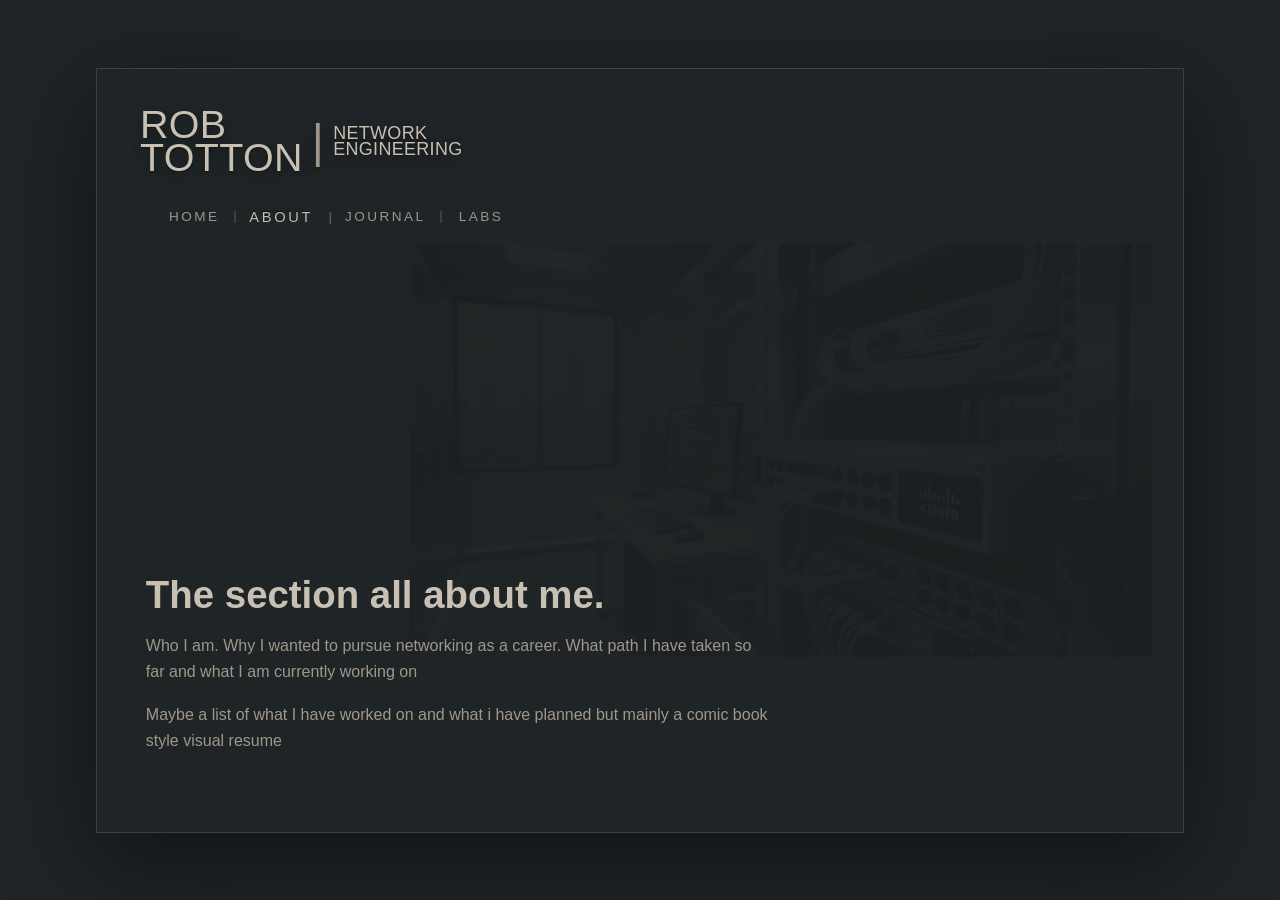
==== pages/about.html @ e5fb8323 "Added YAML front matter" ====
<!DOCTYPE html>
<html lang="en-GB">
<head>
  <meta charset="UTF-8" />
  <meta name="viewport" content="width=device-width, initial-scale=1.0" />

  <title>Rob Totton | Network Engineering Portfolio</title>

  <link rel="stylesheet" href="../styles.css" />
</head>

<body class="inner-page">
  <main class="landing-page">

    <img
      src="../Images/switches.jpg"
      alt=""
      class="background-switch"
    />

    <section class="portfolio-panel">

      <div class="hero-title" id="heroTitle">
        <div class="name-block">
          <span>ROB</span>
          <span>TOTTON</span>
        </div>

        <div class="divider">|</div>

        <div class="title-block">
          <span>NETWORK</span>
          <span>ENGINEERING</span>
        </div>
      </div>

     <nav class="portfolio-links main-nav">
      <a href="../index.html">Home</a>
      <a href="about.html" class="active">About</a>
      <a href="journal.html">Journal</a>
      <a href="../Lab-index.md">Labs</a>
     </nav>

      <div class="welcome-content" id="welcomeContent">
        <h1>The section all about me.</h1>

        <p>
          Who I am. Why I wanted to pursue networking as a career. What path I have taken so far and what I am currently working on
        </p>

        <p>
          Maybe a list of what I have worked on and what i have planned but mainly a comic book style visual resume
        </p>

      </div>

    </section>

  </main>

  <script src="script.js"></script>
</body>
</html>
---- styles.css ----
:root {
  --bg-main: #1f2426;
  --panel-bg: rgba(35, 41, 43, 0.72);
  --text-main: #c8c1b3;
  --text-muted: #9f978a;
  --shadow-main: rgba(0, 0, 0, 0.45);
  --line-soft: rgba(200, 193, 179, 0.18);
}

* {
  box-sizing: border-box;
}

body {
  margin: 0;
  font-family: Arial, Helvetica, sans-serif;
  background: var(--bg-main);
  color: var(--text-main);
  overflow: hidden;
}

.landing-page {
  min-height: 100vh;
  position: relative;
  display: flex;
  align-items: center;
  justify-content: center;
  overflow: hidden;
}

/* Background switch image */
.background-switch {
  position: absolute;
  right: 10vw;
  top: 50%;
  transform: translateY(-50%);
  width: 58vw;
  max-width: 900px;
  opacity: 0.18;
  filter: grayscale(100%) sepia(18%) blur(0.4px);
  mix-blend-mode: soft-light;
  pointer-events: none;
}

/* Main transparent container */
.portfolio-panel {
  width: 85vw;
  height: 85vh;
  position: relative;
  border: 1px solid var(--line-soft);
  background: transparent;
  box-shadow: 0 30px 90px var(--shadow-main);
  overflow: hidden;
}

/* Logo / title */
.hero-title {
  position: absolute;
  display: flex;
  align-items: center;
  gap: 2rem;
  font-family: Impact, Haettenschweiler, "Arial Narrow Bold", sans-serif;
  letter-spacing: 0.08em;
  color: var(--text-main);
  text-shadow:
    0 5px 0 rgba(0, 0, 0, 0.18),
    0 18px 40px rgba(0, 0, 0, 0.35);
  z-index: 2;
}

/* Home page: logo starts large in the centre, then animates */
.home-page .hero-title {
  left: 50%;
  top: 50%;
  transform: translate(-50%, -50%) scale(1);
  animation: moveTitle 1.2s ease-in-out forwards;
  animation-delay: 2s;
}

/* Inner pages: logo is already in final position */
.inner-page .hero-title {
  left: 4%;
  top: 5%;
  transform: translate(0, 0) scale(0.28);
  transform-origin: top left;
}

.name-block,
.title-block {
  display: flex;
  flex-direction: column;
  line-height: 0.86;
}

.name-block span {
  font-size: clamp(4rem, 11vw, 10rem);
}

.title-block span {
  font-size: clamp(2.1rem, 5vw, 5rem);
}

.divider {
  font-size: clamp(6rem, 13vw, 12rem);
  line-height: 0.8;
  color: var(--text-muted);
}

/* Logo animation for home page only */
@keyframes moveTitle {
  from {
    left: 50%;
    top: 50%;
    transform: translate(-50%, -50%) scale(1);
  }

  to {
    left: 4%;
    top: 5%;
    transform: translate(0, 0) scale(0.28);
    transform-origin: top left;
  }
}

/* Navigation */
.portfolio-links {
  display: flex;
  align-items: center;
  gap: 0;
  margin-top: 1rem;
  font-size: 0.85rem;
  letter-spacing: 0.18em;
  text-transform: uppercase;
}

.portfolio-links a {
  color: inherit;
  text-decoration: none;
  border: none;
  padding: 0;
  background: transparent;
  opacity: 0.72;

  transition:
    opacity 0.25s ease,
    transform 0.25s ease,
    text-shadow 0.25s ease;
}

.portfolio-links a:hover {
  opacity: 1;
  transform: translateY(-1px);
  text-shadow: 0 0 12px rgba(255, 255, 255, 0.25);
}

/* Highlights the current page */
.portfolio-links a.active {
  opacity: 1;
  transform: translateY(1px) scale(1.08);
  color: var(--text-main);
  text-shadow:
    0 -1px 0 rgba(0, 0, 0, 0.7),
    0 1px 10px rgba(200, 193, 179, 0.16);
}

/* Adds | separators between nav links */
.portfolio-links a:not(:last-child)::after {
  content: "|";
  display: inline-block;
  margin: 0 0.85rem;
  opacity: 0.45;
  transform: translateY(-1px) scale(1);
}

/* Prevents the separator after the active link from looking oversized */
.portfolio-links a.active::after {
  transform: translateY(-1px) scale(0.92);
}

/* Positions nav below the logo */
.main-nav {
  position: absolute;
  top: 7.8rem;
  left: 4.5rem;
  z-index: 5;

  opacity: 0;
  animation: navFadeIn 2s ease forwards;
}

/* Home page: nav waits until logo has moved */
.home-page .main-nav {
  animation-delay: 3.25s;
}

/* Inner pages: nav fades in over 2 seconds from page load */
.inner-page .main-nav {
  animation-delay: 0s;
}

@keyframes navFadeIn {
  from {
    opacity: 0;
    transform: translateY(0.4rem);
  }

  to {
    opacity: 1;
    transform: translateY(0);
  }
}

/* Welcome section */
.welcome-content {
  position: absolute;
  left: 4.5%;
  bottom: 8%;
  width: min(760px, 82%);
  opacity: 0;
  transform: translateY(24px);
  animation: fadeWelcome 1s ease forwards;
}

/* On home page, welcome text appears after logo/nav movement */
.home-page .welcome-content {
  animation-delay: 3.75s;
}

/* On inner pages, content appears shortly after page load */
.inner-page .welcome-content {
  animation-delay: 0.6s;
}

@keyframes fadeWelcome {
  to {
    opacity: 1;
    transform: translateY(0);
  }
}

.welcome-content h1 {
  font-size: clamp(1.8rem, 3vw, 3rem);
  margin: 0 0 1rem;
  color: var(--text-main);
}

.welcome-content p {
  max-width: 70ch;
  font-size: clamp(1rem, 1.2vw, 1.15rem);
  line-height: 1.65;
  color: var(--text-muted);
}

/* Mobile layout */
@media (max-width: 760px) {
  body {
    overflow: auto;
  }

  .portfolio-panel {
    position: relative;
    width: 92vw;
    min-height: 92vh;
    height: auto;
  }

  .hero-title {
    gap: 0.8rem;
  }

  .name-block span {
    font-size: clamp(3rem, 15vw, 5rem);
  }

  .title-block span {
    font-size: clamp(1.4rem, 7vw, 2.5rem);
  }

  .divider {
    font-size: clamp(4rem, 17vw, 6rem);
  }

  .home-page .hero-title {
    left: 50%;
    top: 50%;
    transform: translate(-50%, -50%) scale(1);
    animation: moveTitleMobile 1.2s ease-in-out forwards;
    animation-delay: 2s;
  }

  .inner-page .hero-title {
    left: 6%;
    top: 5%;
    transform: translate(0, 0) scale(0.42);
    transform-origin: top left;
  }

  @keyframes moveTitleMobile {
    from {
      left: 50%;
      top: 50%;
      transform: translate(-50%, -50%) scale(1);
    }

    to {
      left: 6%;
      top: 5%;
      transform: translate(0, 0) scale(0.42);
      transform-origin: top left;
    }
  }

  .main-nav {
    top: 8.5rem;
    left: 1.5rem;
    font-size: 0.75rem;
    letter-spacing: 0.12em;
    flex-wrap: wrap;
  }

  .portfolio-links a:not(:last-child)::after {
    margin: 0 0.55rem;
  }

  .welcome-content {
    position: relative;
    left: auto;
    bottom: auto;
    width: auto;
    padding: 12rem 1.5rem 2rem;
  }

  .background-switch {
    width: 95vw;
    right: -5vw;
    opacity: 0.12;
  }
}
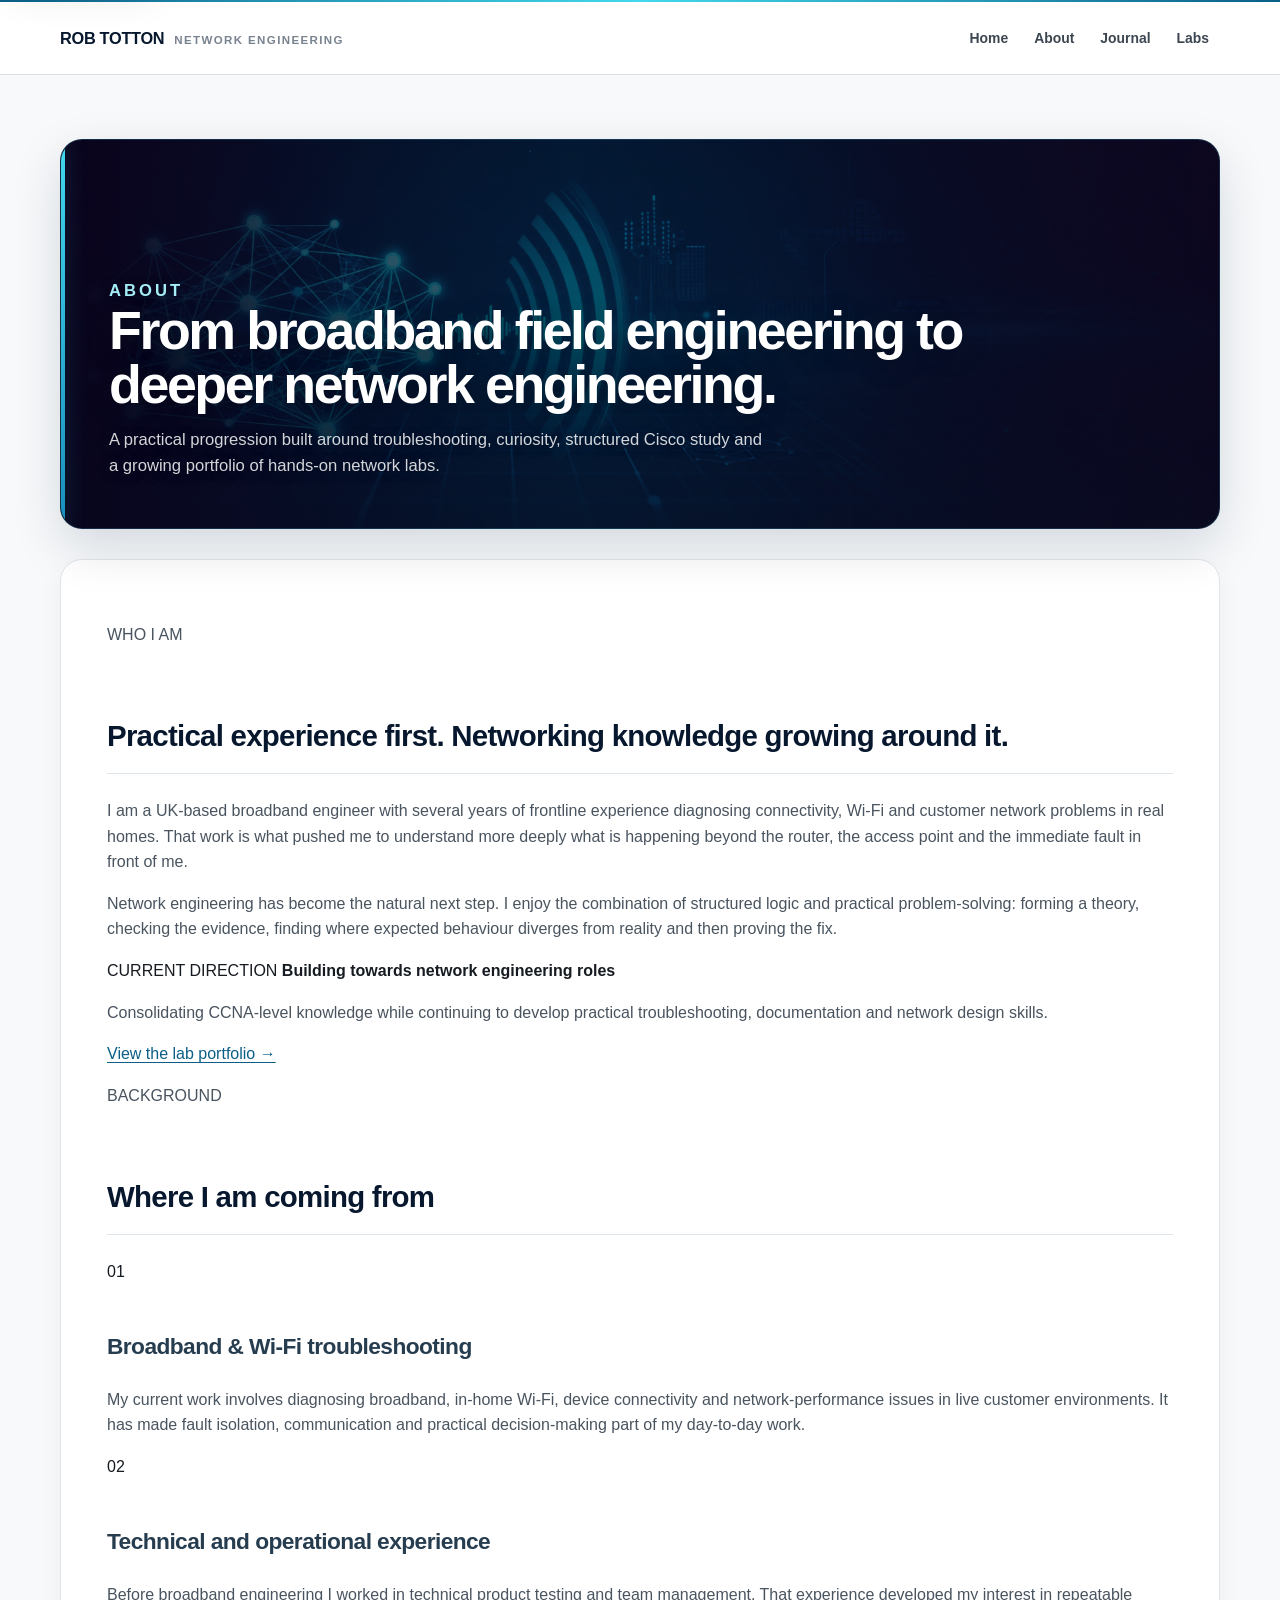
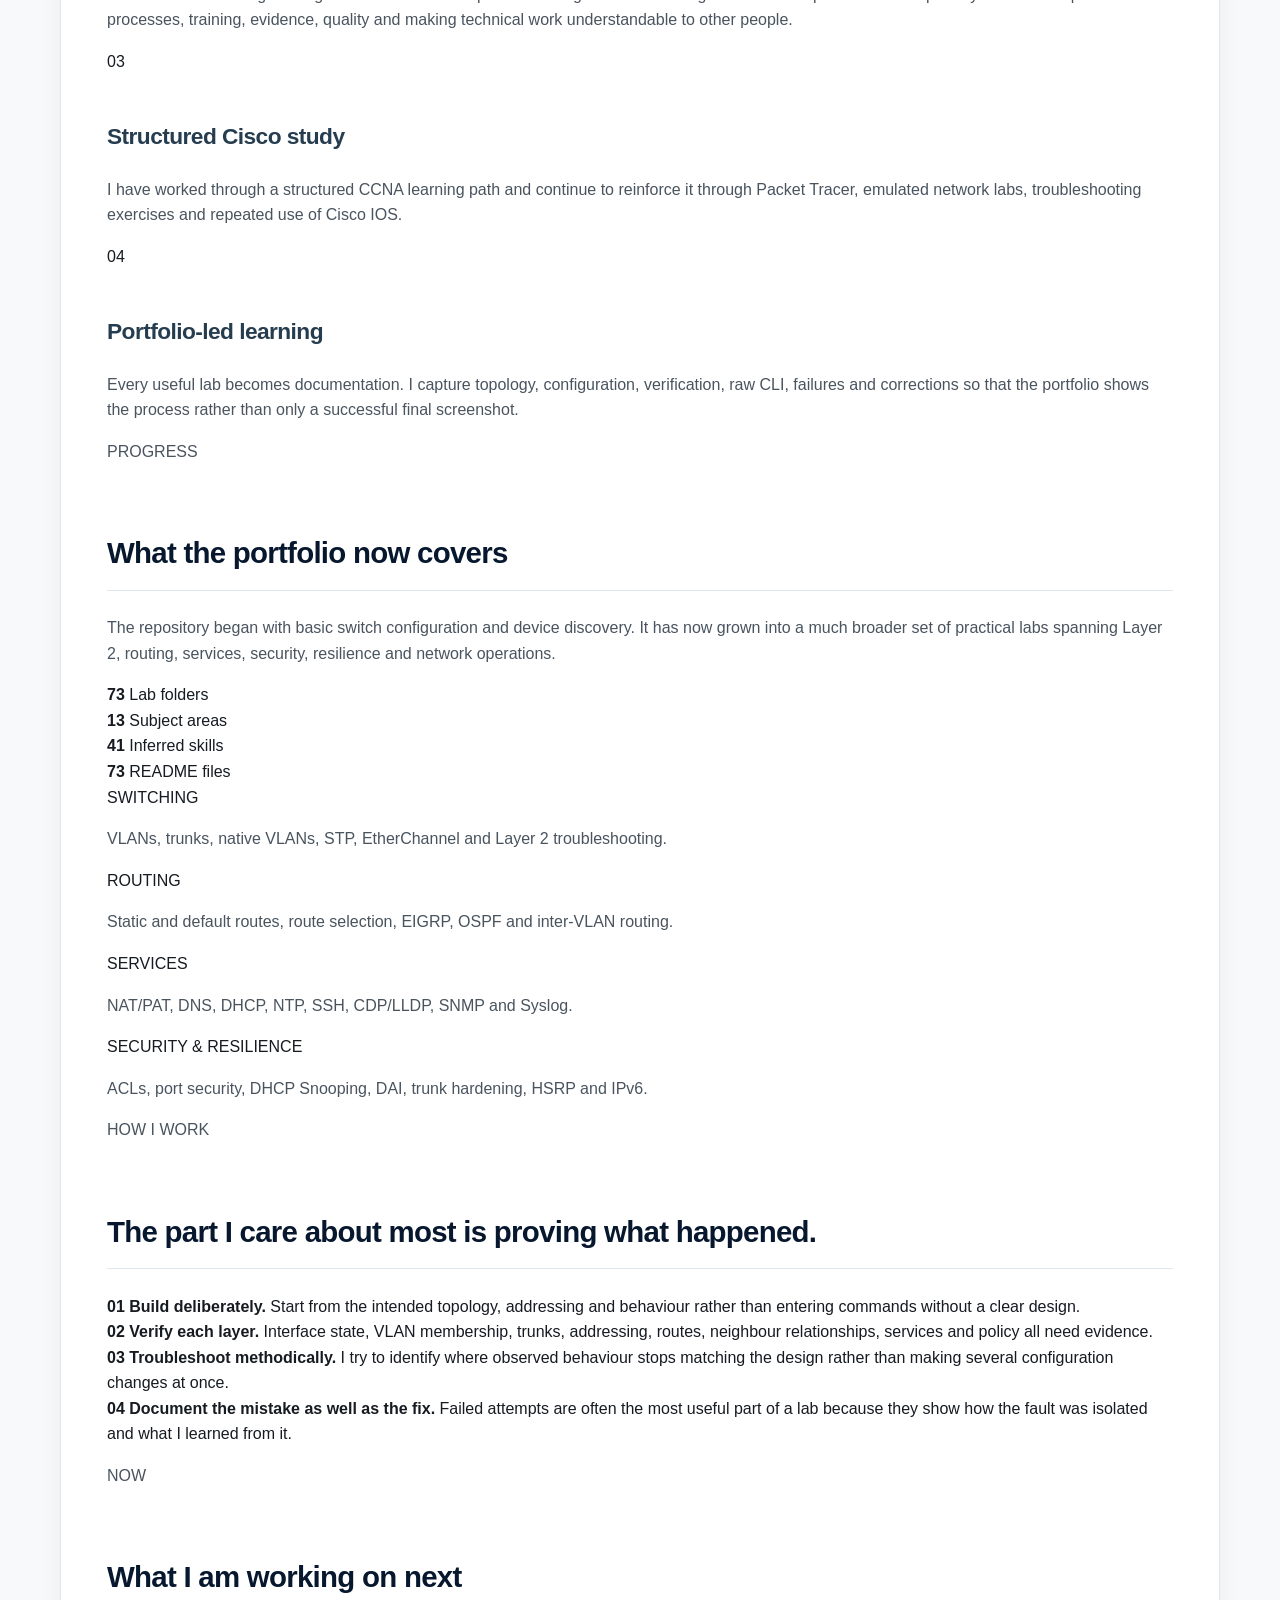
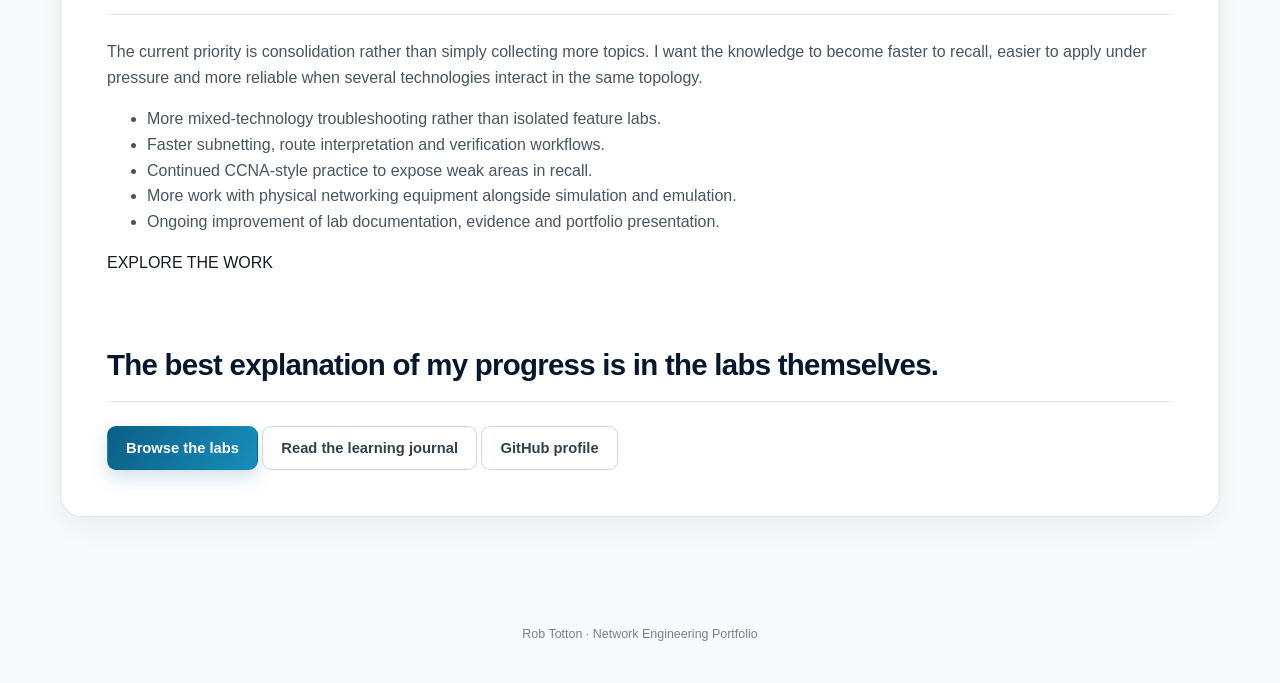
==== commit f3da86d0: "Refresh portfolio design and update About and Journal" ====
--- a/pages/about.html
+++ b/pages/about.html
@@ -3,61 +3,264 @@
 <head>
   <meta charset="UTF-8" />
   <meta name="viewport" content="width=device-width, initial-scale=1.0" />
-
-  <title>Rob Totton | Network Engineering Portfolio</title>
+  <meta
+    name="description"
+    content="About Rob Totton: broadband engineer developing deeper network engineering skills through structured Cisco study, practical labs and documented troubleshooting."
+  />
+
+  <title>About | Rob Totton Network Engineering Portfolio</title>
 
   <link rel="stylesheet" href="../styles.css" />
 </head>
 
-<body class="inner-page">
-  <main class="landing-page">
-
-    <img
-      src="../Images/switches.jpg"
-      alt=""
-      class="background-switch"
-    />
-
-    <section class="portfolio-panel">
-
-      <div class="hero-title" id="heroTitle">
-        <div class="name-block">
-          <span>ROB</span>
-          <span>TOTTON</span>
-        </div>
-
-        <div class="divider">|</div>
-
-        <div class="title-block">
-          <span>NETWORK</span>
-          <span>ENGINEERING</span>
-        </div>
+<body class="site-page about-page">
+  <a class="skip-link" href="#main-content">Skip to content</a>
+
+  <header class="site-header">
+    <div class="site-header-inner">
+      <a class="site-brand" href="../index.html" aria-label="Rob Totton network engineering portfolio home">
+        <strong>ROB TOTTON</strong>
+        <span>NETWORK ENGINEERING</span>
+      </a>
+
+      <nav class="site-nav" aria-label="Primary navigation">
+        <a href="../index.html">Home</a>
+        <a href="about.html" aria-current="page">About</a>
+        <a href="journal.html">Journal</a>
+        <a href="../Lab-index.html">Labs</a>
+      </nav>
+    </div>
+  </header>
+
+  <main class="page-shell" id="main-content">
+    <section
+      class="page-hero page-hero--image"
+      style="--page-hero-image: url('../Images/network-banner-bg.png'); --page-hero-position: center;"
+      aria-labelledby="about-title"
+    >
+      <p class="page-kicker">ABOUT</p>
+      <h1 id="about-title">From broadband field engineering to deeper network engineering.</h1>
+      <p>
+        A practical progression built around troubleshooting, curiosity,
+        structured Cisco study and a growing portfolio of hands-on network labs.
+      </p>
+    </section>
+
+    <section class="content-card about-content">
+      <div class="about-intro">
+        <div>
+          <p class="section-eyebrow">WHO I AM</p>
+          <h2>Practical experience first. Networking knowledge growing around it.</h2>
+
+          <p class="about-lead">
+            I am a UK-based broadband engineer with several years of frontline
+            experience diagnosing connectivity, Wi-Fi and customer network
+            problems in real homes. That work is what pushed me to understand
+            more deeply what is happening beyond the router, the access point
+            and the immediate fault in front of me.
+          </p>
+
+          <p>
+            Network engineering has become the natural next step. I enjoy the
+            combination of structured logic and practical problem-solving:
+            forming a theory, checking the evidence, finding where expected
+            behaviour diverges from reality and then proving the fix.
+          </p>
+        </div>
+
+        <aside class="about-summary" aria-label="Current direction">
+          <span class="about-summary-label">CURRENT DIRECTION</span>
+          <strong>Building towards network engineering roles</strong>
+          <p>
+            Consolidating CCNA-level knowledge while continuing to develop
+            practical troubleshooting, documentation and network design skills.
+          </p>
+          <a href="../Lab-index.html">View the lab portfolio →</a>
+        </aside>
       </div>
 
-     <nav class="portfolio-links main-nav">
-      <a href="../index.html">Home</a>
-      <a href="about.html" class="active">About</a>
-      <a href="journal.html">Journal</a>
-      <a href="../Lab-index.md">Labs</a>
-     </nav>
-
-      <div class="welcome-content" id="welcomeContent">
-        <h1>The section all about me.</h1>
+      <section class="about-section">
+        <p class="section-eyebrow">BACKGROUND</p>
+        <h2>Where I am coming from</h2>
+
+        <div class="about-grid">
+          <article class="about-card">
+            <span>01</span>
+            <h3>Broadband &amp; Wi-Fi troubleshooting</h3>
+            <p>
+              My current work involves diagnosing broadband, in-home Wi-Fi,
+              device connectivity and network-performance issues in live customer
+              environments. It has made fault isolation, communication and
+              practical decision-making part of my day-to-day work.
+            </p>
+          </article>
+
+          <article class="about-card">
+            <span>02</span>
+            <h3>Technical and operational experience</h3>
+            <p>
+              Before broadband engineering I worked in technical product testing
+              and team management. That experience developed my interest in
+              repeatable processes, training, evidence, quality and making
+              technical work understandable to other people.
+            </p>
+          </article>
+
+          <article class="about-card">
+            <span>03</span>
+            <h3>Structured Cisco study</h3>
+            <p>
+              I have worked through a structured CCNA learning path and continue
+              to reinforce it through Packet Tracer, emulated network labs,
+              troubleshooting exercises and repeated use of Cisco IOS.
+            </p>
+          </article>
+
+          <article class="about-card">
+            <span>04</span>
+            <h3>Portfolio-led learning</h3>
+            <p>
+              Every useful lab becomes documentation. I capture topology,
+              configuration, verification, raw CLI, failures and corrections so
+              that the portfolio shows the process rather than only a successful
+              final screenshot.
+            </p>
+          </article>
+        </div>
+      </section>
+
+      <section class="about-section">
+        <p class="section-eyebrow">PROGRESS</p>
+        <h2>What the portfolio now covers</h2>
 
         <p>
-          Who I am. Why I wanted to pursue networking as a career. What path I have taken so far and what I am currently working on
+          The repository began with basic switch configuration and device
+          discovery. It has now grown into a much broader set of practical labs
+          spanning Layer 2, routing, services, security, resilience and network
+          operations.
         </p>
 
+        <div class="about-stats" aria-label="Portfolio statistics">
+          <div class="about-stat">
+            <strong>73</strong>
+            <span>Lab folders</span>
+          </div>
+          <div class="about-stat">
+            <strong>13</strong>
+            <span>Subject areas</span>
+          </div>
+          <div class="about-stat">
+            <strong>41</strong>
+            <span>Inferred skills</span>
+          </div>
+          <div class="about-stat">
+            <strong>73</strong>
+            <span>README files</span>
+          </div>
+        </div>
+
+        <div class="about-topic-grid">
+          <div>
+            <span>SWITCHING</span>
+            <p>VLANs, trunks, native VLANs, STP, EtherChannel and Layer 2 troubleshooting.</p>
+          </div>
+          <div>
+            <span>ROUTING</span>
+            <p>Static and default routes, route selection, EIGRP, OSPF and inter-VLAN routing.</p>
+          </div>
+          <div>
+            <span>SERVICES</span>
+            <p>NAT/PAT, DNS, DHCP, NTP, SSH, CDP/LLDP, SNMP and Syslog.</p>
+          </div>
+          <div>
+            <span>SECURITY &amp; RESILIENCE</span>
+            <p>ACLs, port security, DHCP Snooping, DAI, trunk hardening, HSRP and IPv6.</p>
+          </div>
+        </div>
+      </section>
+
+      <section class="about-section about-method">
+        <div>
+          <p class="section-eyebrow">HOW I WORK</p>
+          <h2>The part I care about most is proving what happened.</h2>
+        </div>
+
+        <div class="method-list">
+          <div>
+            <strong>01</strong>
+            <span>
+              <b>Build deliberately.</b>
+              Start from the intended topology, addressing and behaviour rather
+              than entering commands without a clear design.
+            </span>
+          </div>
+
+          <div>
+            <strong>02</strong>
+            <span>
+              <b>Verify each layer.</b>
+              Interface state, VLAN membership, trunks, addressing, routes,
+              neighbour relationships, services and policy all need evidence.
+            </span>
+          </div>
+
+          <div>
+            <strong>03</strong>
+            <span>
+              <b>Troubleshoot methodically.</b>
+              I try to identify where observed behaviour stops matching the
+              design rather than making several configuration changes at once.
+            </span>
+          </div>
+
+          <div>
+            <strong>04</strong>
+            <span>
+              <b>Document the mistake as well as the fix.</b>
+              Failed attempts are often the most useful part of a lab because
+              they show how the fault was isolated and what I learned from it.
+            </span>
+          </div>
+        </div>
+      </section>
+
+      <section class="about-section">
+        <p class="section-eyebrow">NOW</p>
+        <h2>What I am working on next</h2>
+
         <p>
-          Maybe a list of what I have worked on and what i have planned but mainly a comic book style visual resume
+          The current priority is consolidation rather than simply collecting
+          more topics. I want the knowledge to become faster to recall, easier to
+          apply under pressure and more reliable when several technologies
+          interact in the same topology.
         </p>
 
-      </div>
-
+        <ul class="about-priorities">
+          <li>More mixed-technology troubleshooting rather than isolated feature labs.</li>
+          <li>Faster subnetting, route interpretation and verification workflows.</li>
+          <li>Continued CCNA-style practice to expose weak areas in recall.</li>
+          <li>More work with physical networking equipment alongside simulation and emulation.</li>
+          <li>Ongoing improvement of lab documentation, evidence and portfolio presentation.</li>
+        </ul>
+      </section>
+
+      <section class="about-cta">
+        <div>
+          <span class="section-eyebrow">EXPLORE THE WORK</span>
+          <h2>The best explanation of my progress is in the labs themselves.</h2>
+        </div>
+
+        <div class="about-actions">
+          <a class="button button-primary" href="../Lab-index.html">Browse the labs</a>
+          <a class="button button-secondary" href="journal.html">Read the learning journal</a>
+          <a class="button button-secondary" href="https://github.com/r0bt0t">GitHub profile</a>
+        </div>
+      </section>
     </section>
-
   </main>
 
-  <script src="script.js"></script>
+  <footer class="site-footer">
+    Rob Totton · Network Engineering Portfolio
+  </footer>
 </body>
-</html>+</html>
--- a/styles.css
+++ b/styles.css
@@ -1,338 +1,1231 @@
 :root {
-  --bg-main: #1f2426;
-  --panel-bg: rgba(35, 41, 43, 0.72);
-  --text-main: #c8c1b3;
-  --text-muted: #9f978a;
-  --shadow-main: rgba(0, 0, 0, 0.45);
-  --line-soft: rgba(200, 193, 179, 0.18);
+  --brand-cyan: #42d8ed;
+  --brand-cyan-soft: #a4eff7;
+  --brand-blue: #188ebc;
+  --brand-blue-deep: #0b5f86;
+  --brand-navy: #07182e;
+  --brand-violet: #160622;
+
+  --page-bg: #ffffff;
+  --surface: #ffffff;
+  --surface-soft: #f7f9fb;
+  --surface-glass: rgba(255, 255, 255, 0.88);
+
+  --text-main: #161b21;
+  --text-soft: #59636f;
+  --text-faint: #78838f;
+  --line: #dfe6eb;
+  --line-strong: #ccd7de;
+
+  --shadow-soft: 0 14px 34px rgba(7, 24, 46, 0.08);
+  --shadow-panel: 0 28px 80px rgba(7, 24, 46, 0.18), 0 8px 24px rgba(7, 24, 46, 0.08);
+
+  --radius-sm: 8px;
+  --radius-md: 14px;
+  --radius-lg: 22px;
+
+  --content-width: 1160px;
+  --reading-width: 820px;
+
+  --font-sans: "Aptos", "Segoe UI", Inter, Helvetica, Arial, sans-serif;
+  --font-mono: "Cascadia Code", "SFMono-Regular", Consolas, "Liberation Mono", monospace;
 }
 
 * {
   box-sizing: border-box;
 }
 
+html {
+  scroll-behavior: smooth;
+  background: var(--page-bg);
+}
+
 body {
   margin: 0;
-  font-family: Arial, Helvetica, sans-serif;
-  background: var(--bg-main);
+  min-width: 320px;
+  background: var(--page-bg);
   color: var(--text-main);
+  font-family: var(--font-sans);
+  line-height: 1.6;
+  -webkit-font-smoothing: antialiased;
+  text-rendering: optimizeLegibility;
+}
+
+img {
+  max-width: 100%;
+}
+
+a {
+  color: var(--brand-blue-deep);
+  text-decoration-thickness: 1px;
+  text-underline-offset: 0.16em;
+}
+
+a:hover {
+  color: var(--brand-blue);
+}
+
+::selection {
+  background: rgba(66, 216, 237, 0.24);
+}
+
+.skip-link {
+  position: fixed;
+  top: 12px;
+  left: 12px;
+  z-index: 1000;
+  transform: translateY(-160%);
+  padding: 10px 14px;
+  border-radius: var(--radius-sm);
+  background: #fff;
+  color: var(--brand-navy);
+  box-shadow: var(--shadow-soft);
+  font-weight: 700;
+}
+
+.skip-link:focus {
+  transform: translateY(0);
+}
+
+/* =========================================================
+   HOME / LANDING PAGE
+   ========================================================= */
+
+.home-page {
+  overflow-x: hidden;
+}
+
+.landing-page {
+  position: relative;
+  min-height: 100svh;
+  display: grid;
+  place-items: center;
+  padding: clamp(32px, 5vw, 78px) clamp(18px, 4vw, 56px);
   overflow: hidden;
-}
-
-.landing-page {
-  min-height: 100vh;
-  position: relative;
-  display: flex;
-  align-items: center;
-  justify-content: center;
+  isolation: isolate;
+  background: #fff;
+}
+
+.brand-backdrop {
+  position: absolute;
+  inset: 0 0 auto 0;
+  height: min(76vh, 790px);
+  z-index: -3;
   overflow: hidden;
-}
-
-/* Background switch image */
+  background: var(--brand-navy);
+}
+
 .background-switch {
   position: absolute;
-  right: 10vw;
-  top: 50%;
-  transform: translateY(-50%);
-  width: 58vw;
-  max-width: 900px;
-  opacity: 0.18;
-  filter: grayscale(100%) sepia(18%) blur(0.4px);
-  mix-blend-mode: soft-light;
+  inset: -2%;
+  width: 104%;
+  height: 104%;
+  object-fit: cover;
+  object-position: 50% 50%;
+  filter: saturate(92%) contrast(103%) brightness(88%);
+  will-change: transform;
+  transform: scale(1.015) translate3d(var(--parallax-x, 0px), var(--parallax-y, 0px), 0);
+  animation: backgroundDrift 20s ease-in-out infinite alternate;
+}
+
+.backdrop-shade,
+.backdrop-fade,
+.backdrop-glow {
+  position: absolute;
+  inset: 0;
   pointer-events: none;
 }
 
-/* Main transparent container */
+.backdrop-shade {
+  background:
+    linear-gradient(90deg, rgba(11, 2, 25, 0.48) 0%, rgba(5, 22, 44, 0.06) 40%, rgba(14, 5, 31, 0.30) 100%),
+    linear-gradient(180deg, rgba(3, 10, 24, 0.08) 0%, rgba(3, 10, 24, 0.18) 78%, rgba(3, 10, 24, 0.4) 100%);
+}
+
+.backdrop-fade {
+  background: linear-gradient(
+    180deg,
+    rgba(255, 255, 255, 0) 0%,
+    rgba(255, 255, 255, 0) 48%,
+    rgba(255, 255, 255, 0.16) 60%,
+    rgba(255, 255, 255, 0.72) 78%,
+    #ffffff 94%,
+    #ffffff 100%
+  );
+}
+
+.backdrop-glow {
+  inset: auto -14vw -34vw auto;
+  width: 70vw;
+  height: 70vw;
+  border-radius: 50%;
+  background: radial-gradient(circle, rgba(66, 216, 237, 0.12), transparent 66%);
+  filter: blur(6px);
+}
+
 .portfolio-panel {
-  width: 85vw;
-  height: 85vh;
   position: relative;
-  border: 1px solid var(--line-soft);
-  background: transparent;
-  box-shadow: 0 30px 90px var(--shadow-main);
+  width: min(100%, var(--content-width));
+  margin-top: clamp(80px, 16vh, 170px);
+  padding: clamp(32px, 5vw, 68px) clamp(26px, 6vw, 76px) clamp(30px, 4.5vw, 58px);
+  border: 1px solid rgba(255, 255, 255, 0.7);
+  border-radius: var(--radius-lg);
+  background:
+    linear-gradient(145deg, rgba(255, 255, 255, 0.94), rgba(255, 255, 255, 0.80)),
+    rgba(255, 255, 255, 0.86);
+  box-shadow: var(--shadow-panel);
+  backdrop-filter: blur(20px) saturate(115%);
+  -webkit-backdrop-filter: blur(20px) saturate(115%);
   overflow: hidden;
 }
 
-/* Logo / title */
+.portfolio-panel::before {
+  content: "";
+  position: absolute;
+  top: 0;
+  left: 6%;
+  right: 6%;
+  height: 1px;
+  background: linear-gradient(90deg, transparent, rgba(255, 255, 255, 0.98), transparent);
+}
+
+.portfolio-panel::after {
+  content: "";
+  position: absolute;
+  width: 360px;
+  height: 360px;
+  top: -250px;
+  right: -120px;
+  border-radius: 50%;
+  background: radial-gradient(circle, rgba(66, 216, 237, 0.13), transparent 70%);
+  pointer-events: none;
+}
+
+.eyebrow {
+  margin-bottom: 18px;
+  color: var(--brand-blue-deep);
+  font-size: 0.72rem;
+  font-weight: 800;
+  letter-spacing: 0.22em;
+}
+
 .hero-title {
-  position: absolute;
-  display: flex;
+  display: grid;
+  grid-template-columns: minmax(0, auto) 1px minmax(0, 1fr);
   align-items: center;
-  gap: 2rem;
-  font-family: Impact, Haettenschweiler, "Arial Narrow Bold", sans-serif;
-  letter-spacing: 0.08em;
-  color: var(--text-main);
-  text-shadow:
-    0 5px 0 rgba(0, 0, 0, 0.18),
-    0 18px 40px rgba(0, 0, 0, 0.35);
-  z-index: 2;
-}
-
-/* Home page: logo starts large in the centre, then animates */
-.home-page .hero-title {
-  left: 50%;
-  top: 50%;
-  transform: translate(-50%, -50%) scale(1);
-  animation: moveTitle 1.2s ease-in-out forwards;
-  animation-delay: 2s;
-}
-
-/* Inner pages: logo is already in final position */
-.inner-page .hero-title {
-  left: 4%;
-  top: 5%;
-  transform: translate(0, 0) scale(0.28);
-  transform-origin: top left;
+  gap: clamp(22px, 3.5vw, 42px);
+  margin-bottom: 30px;
 }
 
 .name-block,
 .title-block {
   display: flex;
   flex-direction: column;
-  line-height: 0.86;
-}
-
-.name-block span {
-  font-size: clamp(4rem, 11vw, 10rem);
-}
-
-.title-block span {
-  font-size: clamp(2.1rem, 5vw, 5rem);
+  text-transform: uppercase;
+}
+
+.name-block {
+  color: var(--brand-navy);
+  font-size: clamp(3.2rem, 7.4vw, 6.6rem);
+  font-weight: 800;
+  line-height: 0.78;
+  letter-spacing: -0.055em;
+}
+
+.title-block {
+  color: #35404a;
+  font-size: clamp(1.55rem, 3.4vw, 3rem);
+  font-weight: 430;
+  line-height: 0.92;
+  letter-spacing: -0.032em;
 }
 
 .divider {
-  font-size: clamp(6rem, 13vw, 12rem);
-  line-height: 0.8;
-  color: var(--text-muted);
-}
-
-/* Logo animation for home page only */
-@keyframes moveTitle {
-  from {
-    left: 50%;
-    top: 50%;
-    transform: translate(-50%, -50%) scale(1);
-  }
-
-  to {
-    left: 4%;
-    top: 5%;
-    transform: translate(0, 0) scale(0.28);
-    transform-origin: top left;
-  }
-}
-
-/* Navigation */
+  align-self: stretch;
+  min-height: 112px;
+  width: 1px;
+  background: linear-gradient(180deg, transparent 0%, var(--brand-cyan) 17%, var(--brand-blue) 83%, transparent 100%);
+  box-shadow: 0 0 14px rgba(66, 216, 237, 0.28);
+}
+
 .portfolio-links {
   display: flex;
+  flex-wrap: wrap;
+  gap: 6px;
+  padding: 8px 0 26px;
+  margin: 0 0 36px;
+  border-bottom: 1px solid var(--line);
+}
+
+.portfolio-links a {
+  position: relative;
+  display: inline-flex;
   align-items: center;
-  gap: 0;
-  margin-top: 1rem;
-  font-size: 0.85rem;
+  min-height: 40px;
+  padding: 0 15px;
+  border-radius: 8px;
+  color: #2e3740;
+  text-decoration: none;
+  font-size: 0.92rem;
+  font-weight: 700;
+  letter-spacing: 0.018em;
+  transition: color 180ms ease, background-color 180ms ease, transform 180ms ease;
+}
+
+.portfolio-links a::after {
+  content: "";
+  position: absolute;
+  left: 15px;
+  right: 15px;
+  bottom: 3px;
+  height: 2px;
+  border-radius: 2px;
+  background: linear-gradient(90deg, var(--brand-blue), var(--brand-cyan));
+  transform: scaleX(0);
+  transform-origin: left;
+  transition: transform 180ms ease;
+}
+
+.portfolio-links a:hover,
+.portfolio-links a:focus-visible {
+  color: var(--brand-blue-deep);
+  background: rgba(24, 142, 188, 0.07);
+  transform: translateY(-1px);
+  outline: none;
+}
+
+.portfolio-links a:hover::after,
+.portfolio-links a:focus-visible::after {
+  transform: scaleX(1);
+}
+
+.welcome-content {
+  max-width: 800px;
+}
+
+.welcome-content h1 {
+  margin: 0 0 16px;
+  color: var(--text-main);
+  font-size: clamp(1.8rem, 3.1vw, 2.65rem);
+  line-height: 1.08;
+  letter-spacing: -0.036em;
+  font-weight: 760;
+}
+
+.welcome-content p {
+  margin: 0 0 15px;
+  color: var(--text-soft);
+  font-size: clamp(1rem, 1.35vw, 1.09rem);
+  line-height: 1.72;
+  max-width: 72ch;
+}
+
+.welcome-content .welcome-lead {
+  color: #3d4853;
+  font-size: clamp(1.06rem, 1.55vw, 1.18rem);
+}
+
+.hero-actions {
+  display: flex;
+  flex-wrap: wrap;
+  gap: 12px;
+  margin-top: 30px;
+}
+
+.button {
+  display: inline-flex;
+  align-items: center;
+  justify-content: center;
+  min-height: 44px;
+  padding: 0 18px;
+  border: 1px solid transparent;
+  border-radius: 9px;
+  text-decoration: none;
+  font-size: 0.92rem;
+  font-weight: 750;
+  transition: transform 180ms ease, box-shadow 180ms ease, background-color 180ms ease, border-color 180ms ease;
+}
+
+.button:hover,
+.button:focus-visible {
+  transform: translateY(-1px);
+  outline: none;
+}
+
+.button-primary {
+  color: #fff;
+  background: linear-gradient(120deg, var(--brand-blue-deep), var(--brand-blue));
+  box-shadow: 0 8px 18px rgba(11, 95, 134, 0.18);
+}
+
+.button-primary:hover,
+.button-primary:focus-visible {
+  color: #fff;
+  box-shadow: 0 11px 24px rgba(11, 95, 134, 0.23);
+}
+
+.button-secondary {
+  color: #33404c;
+  border-color: var(--line-strong);
+  background: rgba(255, 255, 255, 0.68);
+}
+
+.button-secondary:hover,
+.button-secondary:focus-visible {
+  color: var(--brand-blue-deep);
+  border-color: rgba(24, 142, 188, 0.38);
+  background: #fff;
+}
+
+.panel-meta {
+  display: flex;
+  align-items: center;
+  gap: 16px;
+  margin-top: 42px;
+  color: var(--text-faint);
+  font-size: 0.68rem;
+  font-weight: 700;
+  letter-spacing: 0.16em;
+}
+
+.meta-line {
+  width: 42px;
+  height: 1px;
+  background: linear-gradient(90deg, var(--brand-blue), var(--brand-cyan));
+}
+
+/* Initial states are only applied when JS is available. */
+.js .portfolio-panel,
+.js .eyebrow,
+.js .hero-title,
+.js .portfolio-links,
+.js .welcome-content,
+.js .panel-meta {
+  opacity: 0;
+}
+
+.js .portfolio-panel {
+  transform: translateY(28px) scale(0.992);
+}
+
+.js .hero-title,
+.js .portfolio-links,
+.js .welcome-content,
+.js .panel-meta,
+.js .eyebrow {
+  transform: translateY(14px);
+}
+
+.js .is-ready .portfolio-panel,
+.js .is-ready .eyebrow,
+.js .is-ready .hero-title,
+.js .is-ready .portfolio-links,
+.js .is-ready .welcome-content,
+.js .is-ready .panel-meta {
+  opacity: 1;
+  transform: none;
+}
+
+.js .is-ready .portfolio-panel {
+  transition: opacity 700ms cubic-bezier(.2,.7,.2,1), transform 850ms cubic-bezier(.2,.7,.2,1);
+}
+
+.js .is-ready .eyebrow {
+  transition: opacity 520ms ease 260ms, transform 620ms ease 260ms;
+}
+
+.js .is-ready .hero-title {
+  transition: opacity 620ms ease 340ms, transform 720ms ease 340ms;
+}
+
+.js .is-ready .portfolio-links {
+  transition: opacity 520ms ease 480ms, transform 650ms ease 480ms;
+}
+
+.js .is-ready .welcome-content {
+  transition: opacity 560ms ease 600ms, transform 720ms ease 600ms;
+}
+
+.js .is-ready .panel-meta {
+  transition: opacity 520ms ease 760ms, transform 650ms ease 760ms;
+}
+
+@keyframes backgroundDrift {
+  from {
+    transform: scale(1.015) translate3d(var(--parallax-x, 0px), var(--parallax-y, 0px), 0);
+  }
+  to {
+    transform: scale(1.055) translate3d(calc(-0.35% + var(--parallax-x, 0px)), calc(-0.28% + var(--parallax-y, 0px)), 0);
+  }
+}
+
+/* =========================================================
+   INTERNAL / MARKDOWN PAGE DESIGN
+   Designed to be reusable by GitHub Pages/Jekyll pages.
+   ========================================================= */
+
+.site-page {
+  background: var(--surface-soft);
+  color: var(--text-main);
+}
+
+.site-header {
+  position: sticky;
+  top: 0;
+  z-index: 100;
+  border-bottom: 1px solid rgba(204, 215, 222, 0.78);
+  background: rgba(255, 255, 255, 0.90);
+  backdrop-filter: blur(16px);
+  -webkit-backdrop-filter: blur(16px);
+}
+
+.site-header::before {
+  content: "";
+  display: block;
+  height: 2px;
+  background: linear-gradient(90deg, var(--brand-blue-deep), var(--brand-cyan), var(--brand-blue-deep));
+}
+
+.site-header-inner {
+  width: min(calc(100% - 36px), var(--content-width));
+  min-height: 72px;
+  margin: 0 auto;
+  display: flex;
+  align-items: center;
+  justify-content: space-between;
+  gap: 28px;
+}
+
+.site-brand {
+  display: inline-flex;
+  align-items: baseline;
+  gap: 10px;
+  color: var(--brand-navy);
+  text-decoration: none;
+  white-space: nowrap;
+}
+
+.site-brand strong {
+  font-size: 1.02rem;
+  letter-spacing: -0.018em;
+}
+
+.site-brand span {
+  color: var(--text-faint);
+  font-size: 0.72rem;
+  font-weight: 700;
+  letter-spacing: 0.12em;
+}
+
+.site-nav {
+  display: flex;
+  align-items: center;
+  gap: 4px;
+}
+
+.site-nav a {
+  padding: 8px 11px;
+  border-radius: 7px;
+  color: #3b4650;
+  text-decoration: none;
+  font-size: 0.87rem;
+  font-weight: 700;
+}
+
+.site-nav a:hover,
+.site-nav a:focus-visible {
+  background: rgba(24, 142, 188, 0.07);
+  color: var(--brand-blue-deep);
+  outline: none;
+}
+
+.page-shell {
+  width: min(calc(100% - 36px), var(--content-width));
+  margin: 0 auto;
+  padding: clamp(32px, 5vw, 64px) 0 80px;
+}
+
+.page-hero {
+  position: relative;
+  overflow: hidden;
+  margin-bottom: 30px;
+  padding: clamp(28px, 4vw, 48px);
+  border: 1px solid var(--line);
+  border-radius: var(--radius-lg);
+  background:
+    radial-gradient(circle at 92% 10%, rgba(66, 216, 237, 0.11), transparent 35%),
+    linear-gradient(145deg, #fff, #f6f9fb);
+  box-shadow: var(--shadow-soft);
+}
+
+.page-hero::before {
+  content: "";
+  position: absolute;
+  left: 0;
+  top: 0;
+  bottom: 0;
+  width: 3px;
+  background: linear-gradient(180deg, var(--brand-cyan), var(--brand-blue));
+}
+
+.page-kicker {
+  margin: 0 0 10px;
+  color: var(--brand-blue-deep);
+  font-size: 0.73rem;
+  font-weight: 800;
   letter-spacing: 0.18em;
   text-transform: uppercase;
 }
 
-.portfolio-links a {
+.page-hero h1 {
+  margin: 0;
+  color: var(--brand-navy);
+  font-size: clamp(2rem, 4.2vw, 3.7rem);
+  line-height: 1;
+  letter-spacing: -0.045em;
+}
+
+.page-hero p {
+  max-width: 72ch;
+  margin: 15px 0 0;
+  color: var(--text-soft);
+  font-size: 1.04rem;
+}
+
+.content-card,
+.markdown-body {
+  padding: clamp(24px, 4vw, 46px);
+  border: 1px solid var(--line);
+  border-radius: var(--radius-lg);
+  background: #fff;
+  box-shadow: 0 10px 28px rgba(7, 24, 46, 0.05);
+}
+
+.markdown-body > :first-child {
+  margin-top: 0 !important;
+}
+
+.markdown-body > :last-child {
+  margin-bottom: 0 !important;
+}
+
+.markdown-body h1,
+.markdown-body h2,
+.markdown-body h3,
+.markdown-body h4,
+.markdown-body h5,
+.markdown-body h6,
+.content-card h1,
+.content-card h2,
+.content-card h3,
+.content-card h4 {
+  color: var(--brand-navy);
+  letter-spacing: -0.025em;
+}
+
+.markdown-body h1,
+.content-card h1 {
+  font-size: clamp(2rem, 4vw, 3rem);
+  line-height: 1.05;
+}
+
+.markdown-body h2,
+.content-card h2 {
+  margin-top: 2.2em;
+  padding-bottom: 0.45em;
+  border-bottom: 1px solid var(--line);
+  font-size: clamp(1.45rem, 2.3vw, 2rem);
+}
+
+.markdown-body h3,
+.content-card h3 {
+  margin-top: 1.9em;
+  color: #263d50;
+  font-size: clamp(1.16rem, 1.8vw, 1.42rem);
+}
+
+.markdown-body p,
+.markdown-body li,
+.content-card p,
+.content-card li {
+  color: #49545f;
+}
+
+.markdown-body hr,
+.content-card hr {
+  height: 1px;
+  border: 0;
+  margin: 34px 0;
+  background: var(--line);
+}
+
+.markdown-body blockquote,
+.content-card blockquote {
+  margin: 24px 0;
+  padding: 16px 18px;
+  border-left: 3px solid var(--brand-blue);
+  border-radius: 0 var(--radius-sm) var(--radius-sm) 0;
+  background: #f6fafc;
+  color: var(--text-soft);
+}
+
+.markdown-body code,
+.content-card code {
+  padding: 0.15em 0.4em;
+  border: 1px solid #dce5ea;
+  border-radius: 5px;
+  background: #f3f7f9;
+  color: #18455c;
+  font-family: var(--font-mono);
+  font-size: 0.9em;
+}
+
+.markdown-body pre,
+.content-card pre {
+  overflow-x: auto;
+  margin: 22px 0;
+  padding: 18px 20px;
+  border: 1px solid #19394a;
+  border-radius: 11px;
+  background: #0a1b28;
+  color: #e9f8fb;
+  box-shadow: inset 0 1px rgba(255, 255, 255, 0.04);
+}
+
+.markdown-body pre code,
+.content-card pre code {
+  padding: 0;
+  border: 0;
+  background: transparent;
   color: inherit;
+}
+
+.markdown-body table,
+.content-card table {
+  width: 100%;
+  border-collapse: separate;
+  border-spacing: 0;
+  margin: 22px 0;
+  border: 1px solid var(--line);
+  border-radius: 11px;
+  overflow: hidden;
+  background: #fff;
+}
+
+.markdown-body th,
+.markdown-body td,
+.content-card th,
+.content-card td {
+  padding: 12px 14px;
+  border-bottom: 1px solid var(--line);
+  border-right: 1px solid var(--line);
+  text-align: left;
+  vertical-align: top;
+}
+
+.markdown-body th:last-child,
+.markdown-body td:last-child,
+.content-card th:last-child,
+.content-card td:last-child {
+  border-right: 0;
+}
+
+.markdown-body tr:last-child td,
+.content-card tr:last-child td {
+  border-bottom: 0;
+}
+
+.markdown-body th,
+.content-card th {
+  background: #f4f8fa;
+  color: #283b49;
+  font-size: 0.82rem;
+  letter-spacing: 0.03em;
+}
+
+.markdown-body table img,
+.content-card table img {
+  border-radius: 8px;
+}
+
+.back-link a {
+  display: inline-flex;
+  align-items: center;
+  gap: 8px;
+  margin: 0 0 18px;
+  padding: 8px 11px;
+  border: 1px solid var(--line);
+  border-radius: 7px;
+  background: #fff;
+  color: #44515c;
   text-decoration: none;
-  border: none;
-  padding: 0;
-  background: transparent;
-  opacity: 0.72;
-
-  transition:
-    opacity 0.25s ease,
-    transform 0.25s ease,
-    text-shadow 0.25s ease;
-}
-
-.portfolio-links a:hover {
-  opacity: 1;
-  transform: translateY(-1px);
-  text-shadow: 0 0 12px rgba(255, 255, 255, 0.25);
-}
-
-/* Highlights the current page */
-.portfolio-links a.active {
-  opacity: 1;
-  transform: translateY(1px) scale(1.08);
-  color: var(--text-main);
-  text-shadow:
-    0 -1px 0 rgba(0, 0, 0, 0.7),
-    0 1px 10px rgba(200, 193, 179, 0.16);
-}
-
-/* Adds | separators between nav links */
-.portfolio-links a:not(:last-child)::after {
-  content: "|";
-  display: inline-block;
-  margin: 0 0.85rem;
-  opacity: 0.45;
-  transform: translateY(-1px) scale(1);
-}
-
-/* Prevents the separator after the active link from looking oversized */
-.portfolio-links a.active::after {
-  transform: translateY(-1px) scale(0.92);
-}
-
-/* Positions nav below the logo */
-.main-nav {
+  font-size: 0.84rem;
+  font-weight: 700;
+}
+
+.back-link a:hover {
+  border-color: rgba(24, 142, 188, 0.38);
+  color: var(--brand-blue-deep);
+}
+
+.site-footer {
+  padding: 28px 18px 38px;
+  color: var(--text-faint);
+  text-align: center;
+  font-size: 0.78rem;
+}
+
+
+/* =========================================================
+   BRANDED INTERNAL HERO
+   Optional on any Jekyll page via:
+   hero_image: /Images/network-banner-bg.png
+   ========================================================= */
+
+.page-hero--image {
+  min-height: clamp(250px, 31vw, 390px);
+  display: flex;
+  flex-direction: column;
+  justify-content: flex-end;
+  border-color: rgba(66, 216, 237, 0.18);
+  background:
+    linear-gradient(90deg, rgba(8, 4, 28, 0.82) 0%, rgba(5, 23, 48, 0.60) 44%, rgba(9, 8, 31, 0.72) 100%),
+    linear-gradient(180deg, rgba(5, 13, 32, 0.08) 25%, rgba(5, 13, 32, 0.70) 100%),
+    var(--page-hero-image);
+  background-size: cover;
+  background-position: var(--page-hero-position, center);
+  box-shadow: 0 18px 50px rgba(7, 24, 46, 0.14);
+}
+
+.page-hero--image::before {
+  width: 4px;
+  background: linear-gradient(180deg, var(--brand-cyan), var(--brand-blue));
+  box-shadow: 0 0 20px rgba(66, 216, 237, 0.36);
+}
+
+.page-hero--image .page-kicker {
+  color: var(--brand-cyan-soft);
+  text-shadow: 0 1px 14px rgba(0, 0, 0, 0.3);
+}
+
+.page-hero--image h1 {
+  max-width: 900px;
+  color: #ffffff;
+  text-shadow: 0 3px 24px rgba(0, 0, 0, 0.34);
+}
+
+.page-hero--image > p:not(.page-kicker) {
+  color: rgba(255, 255, 255, 0.83);
+  text-shadow: 0 2px 16px rgba(0, 0, 0, 0.28);
+}
+
+
+/* =========================================================
+   JOURNAL PAGE
+   ========================================================= */
+
+.journal-stats {
+  display: grid;
+  grid-template-columns: repeat(4, minmax(0, 1fr));
+  gap: 12px;
+  margin: 0 0 34px;
+}
+
+.journal-stat {
+  min-height: 112px;
+  display: flex;
+  flex-direction: column;
+  justify-content: center;
+  padding: 18px 20px;
+  border: 1px solid var(--line);
+  border-radius: 12px;
+  background:
+    linear-gradient(180deg, rgba(66, 216, 237, 0.035), transparent 58%),
+    #ffffff;
+  box-shadow: 0 7px 20px rgba(7, 24, 46, 0.035);
+}
+
+.journal-stat::before {
+  content: "";
+  width: 30px;
+  height: 2px;
+  margin-bottom: 13px;
+  border-radius: 2px;
+  background: linear-gradient(90deg, var(--brand-blue), var(--brand-cyan));
+}
+
+.journal-stat strong {
+  color: var(--brand-navy);
+  font-size: clamp(1.35rem, 2.4vw, 2rem);
+  line-height: 1;
+  letter-spacing: -0.035em;
+}
+
+.journal-stat span {
+  margin-top: 7px;
+  color: var(--text-faint);
+  font-size: 0.73rem;
+  font-weight: 750;
+  letter-spacing: 0.08em;
+  text-transform: uppercase;
+}
+
+.journal-lead {
+  max-width: 74ch;
+  margin: 0 0 30px !important;
+  color: #35434e !important;
+  font-size: clamp(1.05rem, 1.5vw, 1.16rem);
+  line-height: 1.8;
+}
+
+.journal-callout {
+  position: relative;
+  overflow: hidden;
+  margin: 30px 0 42px;
+  padding: 24px 26px;
+  border: 1px solid rgba(24, 142, 188, 0.18);
+  border-radius: 13px;
+  background:
+    radial-gradient(circle at 94% 0%, rgba(66, 216, 237, 0.11), transparent 34%),
+    linear-gradient(145deg, #f6fbfd, #ffffff);
+}
+
+.journal-callout::before {
+  content: "";
   position: absolute;
-  top: 7.8rem;
-  left: 4.5rem;
-  z-index: 5;
-
-  opacity: 0;
-  animation: navFadeIn 2s ease forwards;
-}
-
-/* Home page: nav waits until logo has moved */
-.home-page .main-nav {
-  animation-delay: 3.25s;
-}
-
-/* Inner pages: nav fades in over 2 seconds from page load */
-.inner-page .main-nav {
-  animation-delay: 0s;
-}
-
-@keyframes navFadeIn {
-  from {
-    opacity: 0;
-    transform: translateY(0.4rem);
-  }
-
-  to {
-    opacity: 1;
-    transform: translateY(0);
-  }
-}
-
-/* Welcome section */
-.welcome-content {
+  inset: 0 auto 0 0;
+  width: 3px;
+  background: linear-gradient(180deg, var(--brand-cyan), var(--brand-blue));
+}
+
+.journal-callout strong {
+  display: block;
+  margin-bottom: 8px;
+  color: var(--brand-blue-deep);
+  font-size: 0.77rem;
+  letter-spacing: 0.12em;
+  text-transform: uppercase;
+}
+
+.journal-callout p {
+  margin: 0;
+  max-width: 78ch;
+  color: #42515d;
+}
+
+.journal-date {
+  display: inline-flex;
+  align-items: center;
+  min-height: 30px;
+  margin: 46px 0 0 !important;
+  padding: 0 11px;
+  border: 1px solid rgba(24, 142, 188, 0.18);
+  border-radius: 999px;
+  background: rgba(24, 142, 188, 0.055);
+  color: var(--brand-blue-deep) !important;
+  font-size: 0.70rem;
+  font-weight: 800;
+  letter-spacing: 0.12em;
+  text-transform: uppercase;
+}
+
+.journal-date + h2 {
+  margin-top: 14px;
+}
+
+.journal-grid {
+  display: grid;
+  grid-template-columns: repeat(2, minmax(0, 1fr));
+  gap: 14px;
+  margin: 24px 0 34px;
+}
+
+.journal-card {
+  position: relative;
+  overflow: hidden;
+  padding: 22px 23px;
+  border: 1px solid var(--line);
+  border-radius: 12px;
+  background: #ffffff;
+  box-shadow: 0 7px 22px rgba(7, 24, 46, 0.035);
+}
+
+.journal-card::after {
+  content: "";
   position: absolute;
-  left: 4.5%;
-  bottom: 8%;
-  width: min(760px, 82%);
-  opacity: 0;
-  transform: translateY(24px);
-  animation: fadeWelcome 1s ease forwards;
-}
-
-/* On home page, welcome text appears after logo/nav movement */
-.home-page .welcome-content {
-  animation-delay: 3.75s;
-}
-
-/* On inner pages, content appears shortly after page load */
-.inner-page .welcome-content {
-  animation-delay: 0.6s;
-}
-
-@keyframes fadeWelcome {
-  to {
-    opacity: 1;
-    transform: translateY(0);
-  }
-}
-
-.welcome-content h1 {
-  font-size: clamp(1.8rem, 3vw, 3rem);
-  margin: 0 0 1rem;
-  color: var(--text-main);
-}
-
-.welcome-content p {
-  max-width: 70ch;
-  font-size: clamp(1rem, 1.2vw, 1.15rem);
-  line-height: 1.65;
-  color: var(--text-muted);
-}
-
-/* Mobile layout */
-@media (max-width: 760px) {
-  body {
-    overflow: auto;
+  inset: 0 auto 0 0;
+  width: 2px;
+  background: linear-gradient(180deg, var(--brand-cyan), transparent 82%);
+  opacity: 0.8;
+}
+
+.markdown-body .journal-card h3 {
+  margin: 0 0 8px;
+  color: #243a4a;
+  font-size: 1.02rem;
+  letter-spacing: -0.018em;
+}
+
+.markdown-body .journal-card p {
+  margin: 0;
+  color: var(--text-soft);
+  font-size: 0.94rem;
+  line-height: 1.62;
+}
+
+.journal-image {
+  display: block;
+  width: min(100%, 860px);
+  max-height: 470px;
+  object-fit: contain;
+  margin: 30px auto 36px;
+  border: 1px solid var(--line);
+  border-radius: 14px;
+  background: #ffffff;
+  box-shadow: 0 12px 30px rgba(7, 24, 46, 0.075);
+}
+
+.journal-image--small {
+  width: min(100%, 620px);
+}
+
+.journal-skills {
+  display: grid;
+  grid-template-columns: repeat(2, minmax(0, 1fr));
+  gap: 14px;
+  margin: 28px 0 38px;
+}
+
+.journal-skill-card {
+  min-height: 170px;
+  padding: 23px 24px;
+  border: 1px solid var(--line);
+  border-radius: 13px;
+  background:
+    radial-gradient(circle at 100% 0%, rgba(66, 216, 237, 0.08), transparent 38%),
+    #f9fbfc;
+}
+
+.journal-skill-card span {
+  display: block;
+  margin-bottom: 8px;
+  color: var(--brand-blue-deep);
+  font-size: 0.69rem;
+  font-weight: 850;
+  letter-spacing: 0.14em;
+}
+
+.journal-skill-card strong {
+  display: block;
+  color: var(--brand-navy);
+  font-size: 1.08rem;
+  line-height: 1.35;
+}
+
+.journal-skill-card p {
+  margin: 11px 0 0;
+  color: var(--text-soft);
+  font-size: 0.92rem;
+}
+
+.journal-reflection {
+  position: relative;
+  overflow: hidden;
+  margin: 38px 0;
+  padding: clamp(24px, 4vw, 38px);
+  border-radius: 16px;
+  background:
+    linear-gradient(110deg, rgba(8, 25, 49, 0.97), rgba(11, 65, 91, 0.93)),
+    var(--page-hero-image);
+  color: #ffffff;
+  box-shadow: 0 16px 36px rgba(7, 24, 46, 0.16);
+}
+
+.journal-reflection::after {
+  content: "";
+  position: absolute;
+  width: 260px;
+  height: 260px;
+  right: -100px;
+  top: -120px;
+  border-radius: 50%;
+  background: radial-gradient(circle, rgba(66, 216, 237, 0.22), transparent 68%);
+  pointer-events: none;
+}
+
+.markdown-body .journal-reflection p {
+  position: relative;
+  z-index: 1;
+  max-width: 75ch;
+  color: rgba(255, 255, 255, 0.84);
+  font-size: 1rem;
+  line-height: 1.75;
+}
+
+.markdown-body .journal-reflection p:last-child {
+  margin-bottom: 0;
+}
+
+.markdown-body .journal-reflection .journal-reflection-label {
+  margin: 0 0 12px;
+  color: var(--brand-cyan-soft);
+  font-size: 0.72rem;
+  font-weight: 850;
+  letter-spacing: 0.16em;
+}
+
+
+
+/* =========================================================
+   RESPONSIVE
+   ========================================================= */
+
+@media (max-width: 780px) {
+  .landing-page {
+    align-items: start;
+    padding: 18px 14px 40px;
+  }
+
+  .brand-backdrop {
+    height: 64vh;
+  }
+
+  .background-switch {
+    object-position: 42% center;
   }
 
   .portfolio-panel {
-    position: relative;
-    width: 92vw;
-    min-height: 92vh;
-    height: auto;
+    margin-top: 26vh;
+    padding: 34px 24px 30px;
+    border-radius: 17px;
   }
 
   .hero-title {
-    gap: 0.8rem;
-  }
-
-  .name-block span {
-    font-size: clamp(3rem, 15vw, 5rem);
-  }
-
-  .title-block span {
-    font-size: clamp(1.4rem, 7vw, 2.5rem);
+    grid-template-columns: 1fr;
+    gap: 16px;
   }
 
   .divider {
-    font-size: clamp(4rem, 17vw, 6rem);
-  }
-
-  .home-page .hero-title {
-    left: 50%;
-    top: 50%;
-    transform: translate(-50%, -50%) scale(1);
-    animation: moveTitleMobile 1.2s ease-in-out forwards;
-    animation-delay: 2s;
-  }
-
-  .inner-page .hero-title {
-    left: 6%;
-    top: 5%;
-    transform: translate(0, 0) scale(0.42);
-    transform-origin: top left;
-  }
-
-  @keyframes moveTitleMobile {
-    from {
-      left: 50%;
-      top: 50%;
-      transform: translate(-50%, -50%) scale(1);
-    }
-
-    to {
-      left: 6%;
-      top: 5%;
-      transform: translate(0, 0) scale(0.42);
-      transform-origin: top left;
-    }
-  }
-
-  .main-nav {
-    top: 8.5rem;
-    left: 1.5rem;
-    font-size: 0.75rem;
-    letter-spacing: 0.12em;
-    flex-wrap: wrap;
-  }
-
-  .portfolio-links a:not(:last-child)::after {
-    margin: 0 0.55rem;
-  }
-
-  .welcome-content {
-    position: relative;
-    left: auto;
-    bottom: auto;
-    width: auto;
-    padding: 12rem 1.5rem 2rem;
+    min-height: 0;
+    width: min(170px, 55%);
+    height: 2px;
+    background: linear-gradient(90deg, var(--brand-blue), var(--brand-cyan), transparent);
+  }
+
+  .name-block {
+    font-size: clamp(3.4rem, 15vw, 5.4rem);
+  }
+
+  .title-block {
+    font-size: clamp(1.65rem, 7.2vw, 2.55rem);
+  }
+
+  .panel-meta {
+    display: none;
+  }
+
+  .site-header-inner {
+    min-height: 64px;
+    align-items: flex-start;
+    flex-direction: column;
+    justify-content: center;
+    gap: 8px;
+    padding: 11px 0;
+  }
+
+  .site-nav {
+    width: 100%;
+    overflow-x: auto;
+    padding-bottom: 2px;
+  }
+
+  .page-shell {
+    width: min(calc(100% - 24px), var(--content-width));
+    padding-top: 24px;
+  }
+
+  .content-card,
+  .markdown-body,
+  .page-hero {
+    border-radius: 15px;
+  }
+}
+
+@media (max-width: 480px) {
+  .portfolio-links {
+    gap: 2px;
+  }
+
+  .portfolio-links a {
+    padding-inline: 11px;
+  }
+
+  .hero-actions {
+    flex-direction: column;
+  }
+
+  .button {
+    width: 100%;
+  }
+
+  .site-brand span {
+    display: none;
+  }
+
+  .markdown-body,
+  .content-card {
+    padding: 22px 18px;
+  }
+}
+
+
+@media (max-width: 780px) {
+  .journal-stats {
+    grid-template-columns: repeat(2, minmax(0, 1fr));
+  }
+
+  .journal-grid,
+  .journal-skills {
+    grid-template-columns: 1fr;
+  }
+
+  .page-hero--image {
+    min-height: 280px;
+    background-position: 44% center;
+  }
+}
+
+@media (max-width: 480px) {
+  .journal-stats {
+    grid-template-columns: 1fr;
+  }
+
+  .journal-stat {
+    min-height: 94px;
+  }
+
+  .journal-card,
+  .journal-skill-card,
+  .journal-callout {
+    padding: 19px 18px;
+  }
+}
+
+@media (prefers-reduced-motion: reduce) {
+  html {
+    scroll-behavior: auto;
+  }
+
+  *,
+  *::before,
+  *::after {
+    scroll-behavior: auto !important;
+    animation-duration: 0.01ms !important;
+    animation-iteration-count: 1 !important;
+    transition-duration: 0.01ms !important;
   }
 
   .background-switch {
-    width: 95vw;
-    right: -5vw;
-    opacity: 0.12;
-  }
-}+    animation: none;
+  }
+}
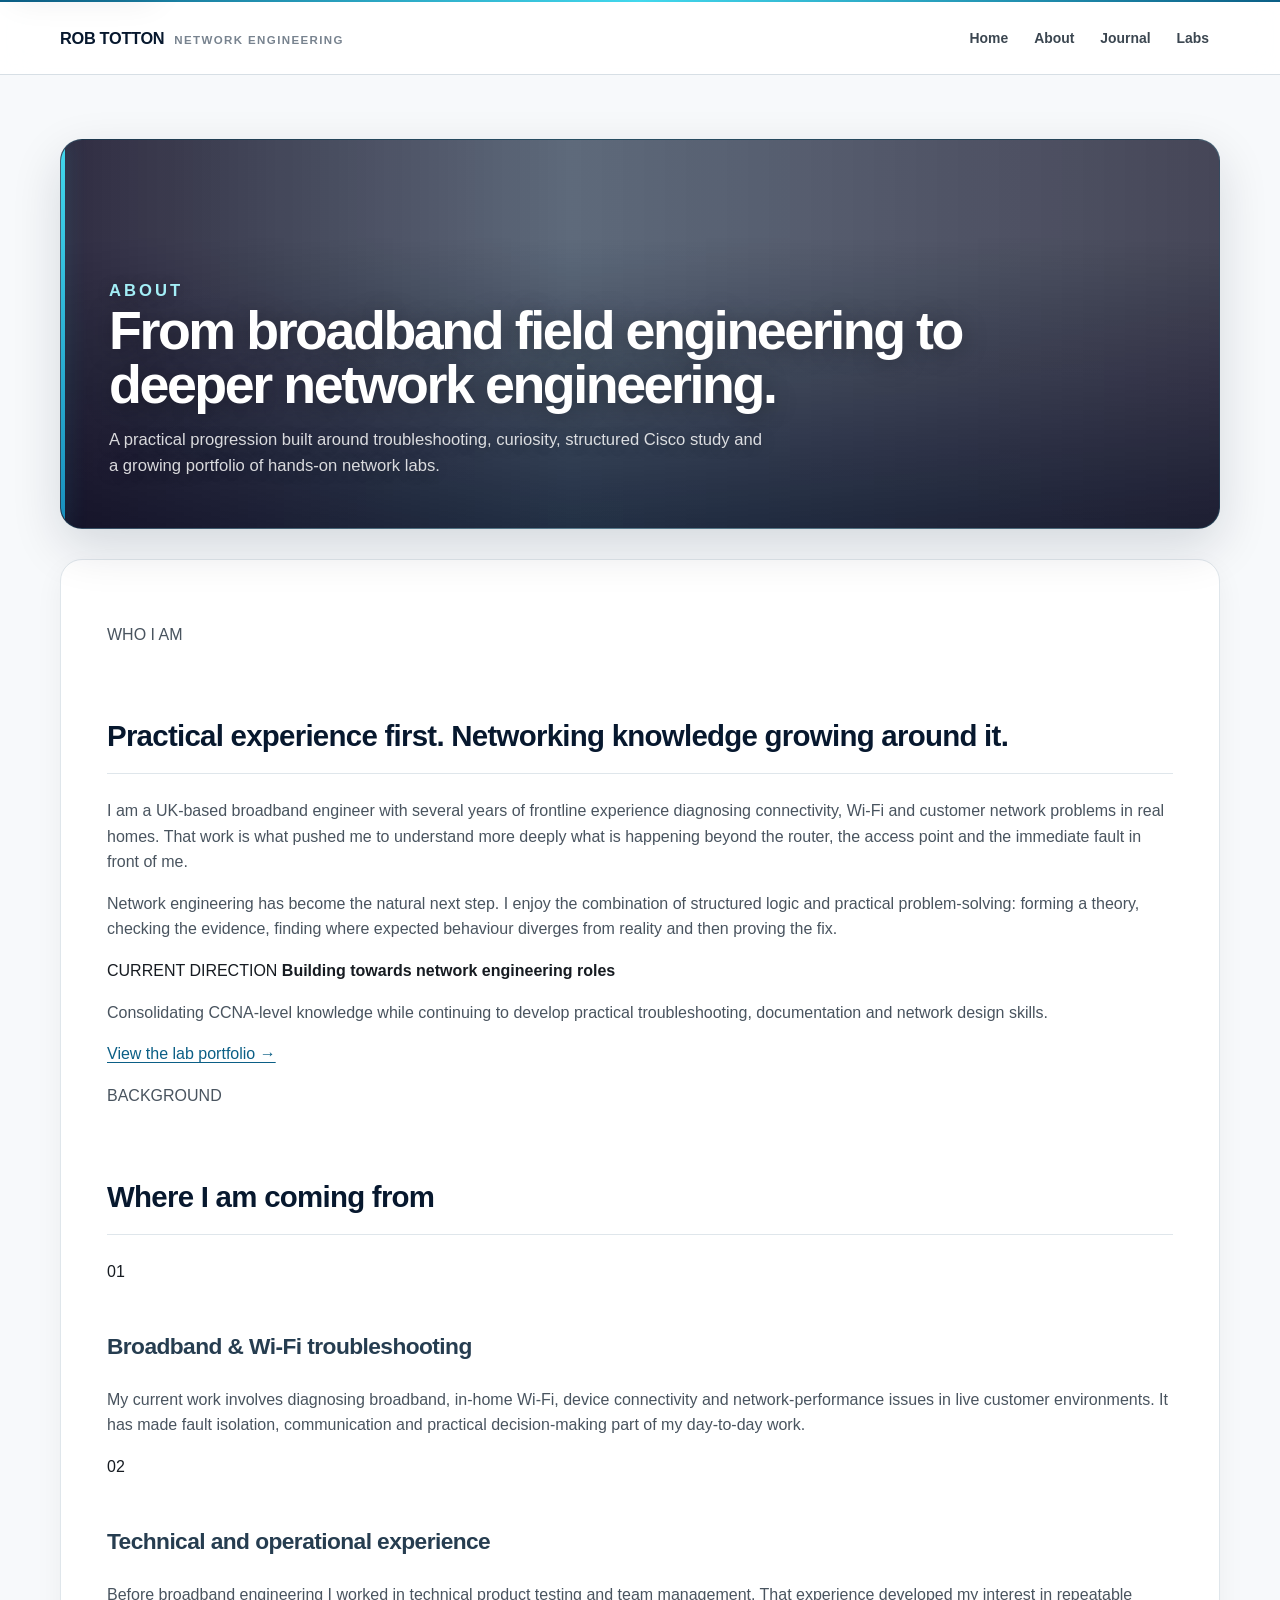
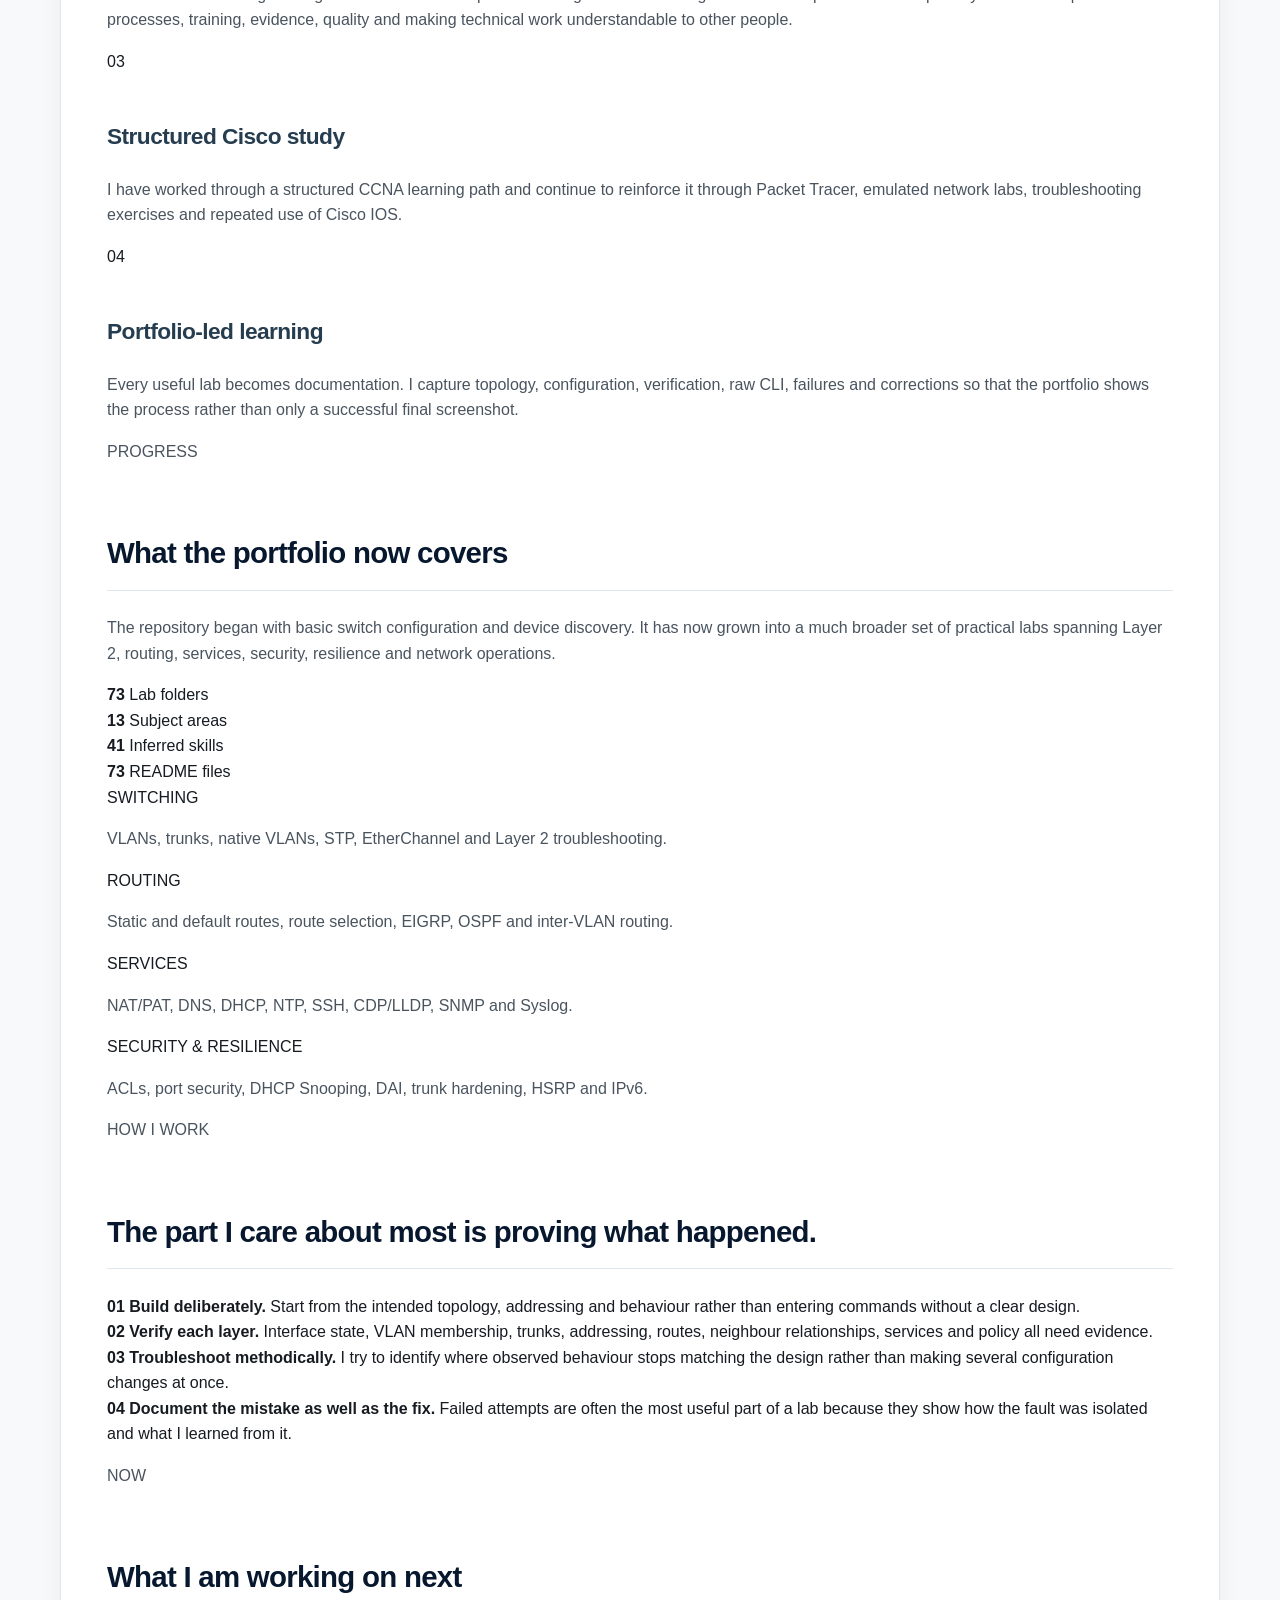
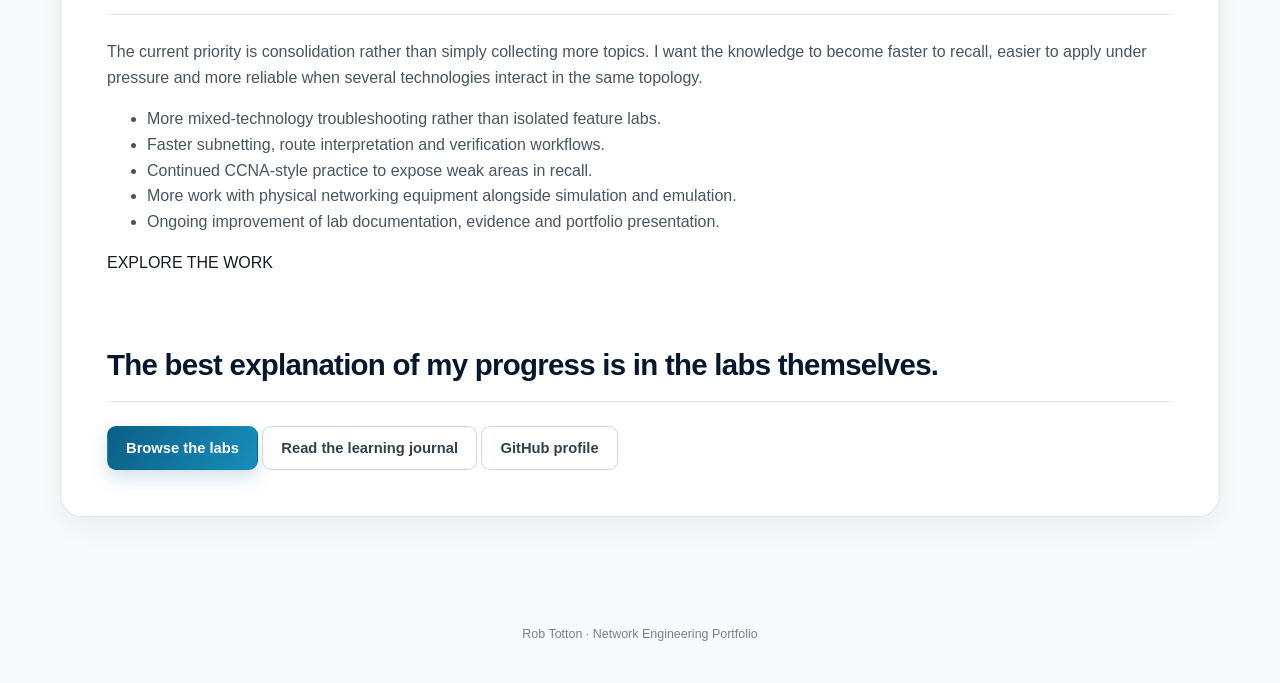
==== commit 8d0b56f7: "Image Optimisation" ====
--- a/pages/about.html
+++ b/pages/about.html
@@ -35,7 +35,7 @@
   <main class="page-shell" id="main-content">
     <section
       class="page-hero page-hero--image"
-      style="--page-hero-image: url('../Images/network-banner-bg.png'); --page-hero-position: center;"
+      style="--page-hero-image: url('../Images/network-banner-bg.webp'); --page-hero-position: center;"
       aria-labelledby="about-title"
     >
       <p class="page-kicker">ABOUT</p>
--- a/styles.css
+++ b/styles.css
@@ -38,6 +38,15 @@
 html {
   scroll-behavior: smooth;
   background: var(--page-bg);
+}
+
+img {
+  max-width: 100%;
+  height: auto;
+}
+
+.portfolio-image {
+  content-visibility: auto;
 }
 
 body {
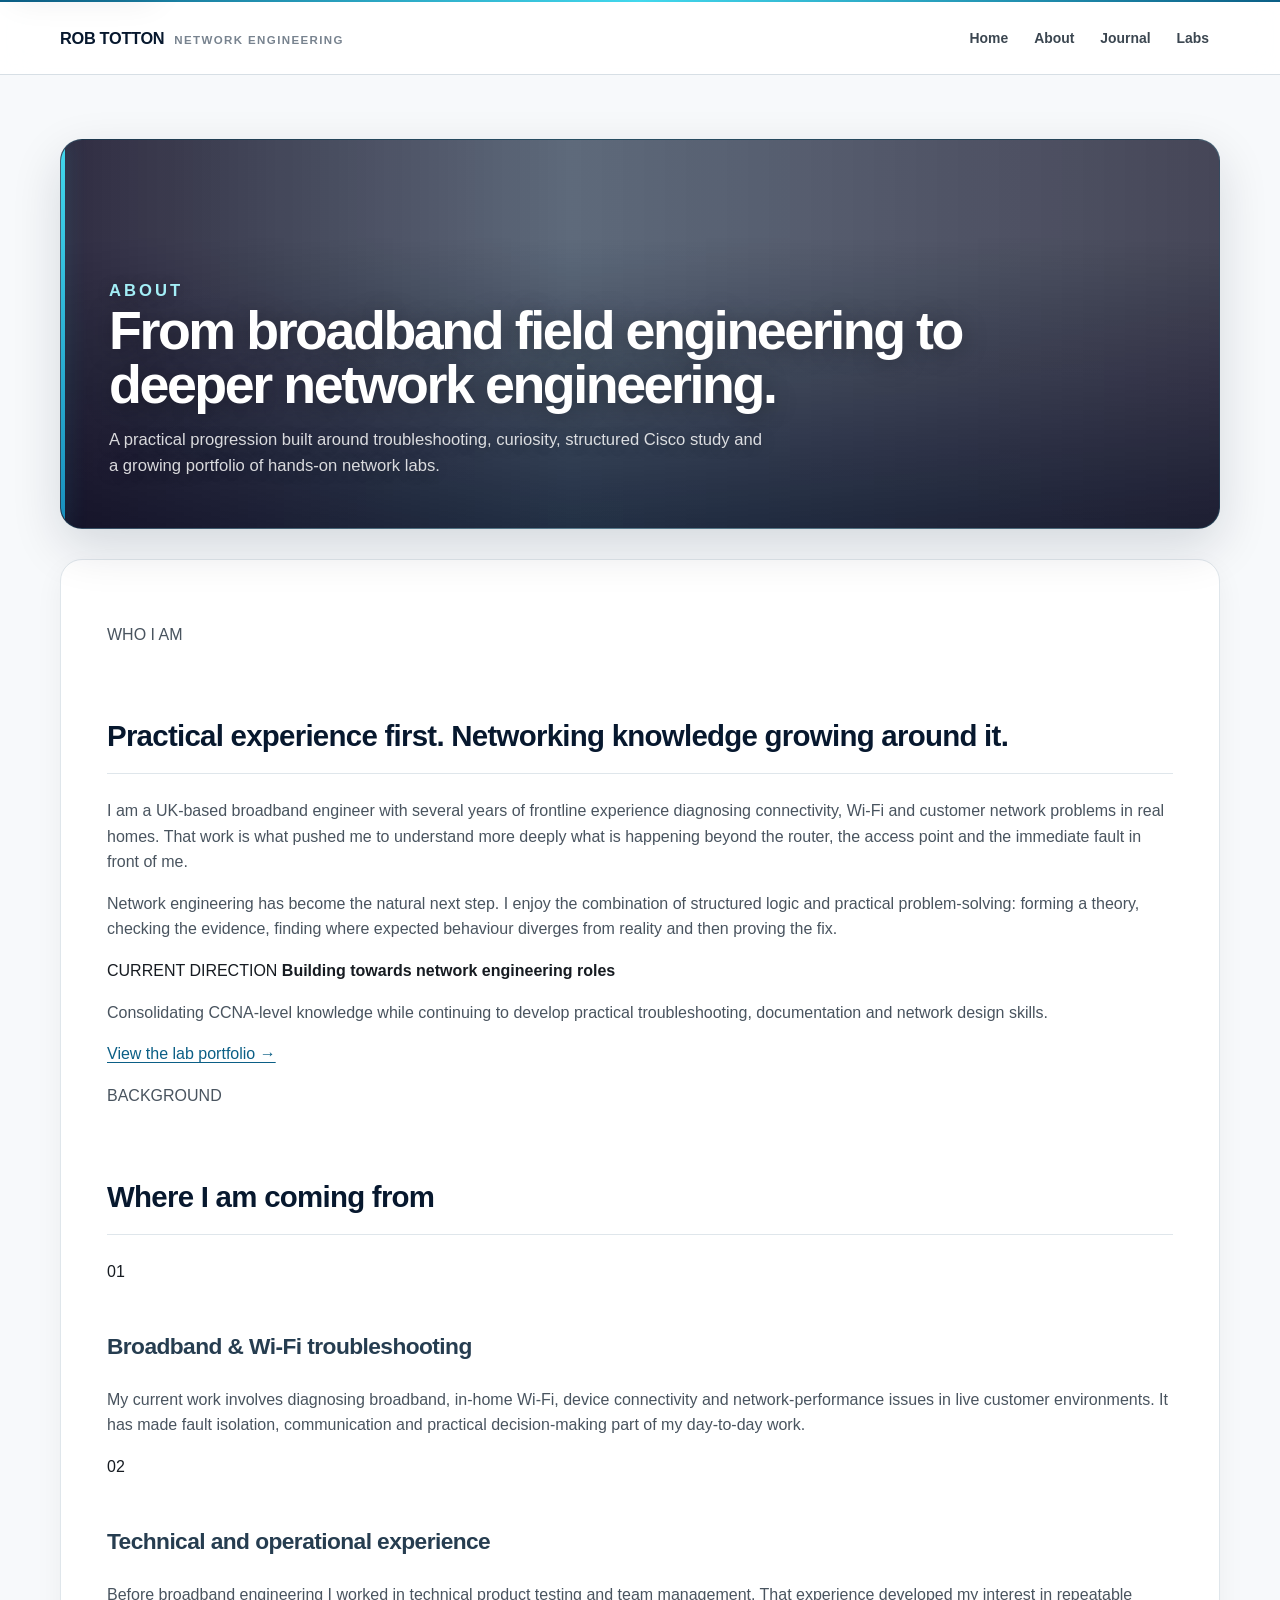
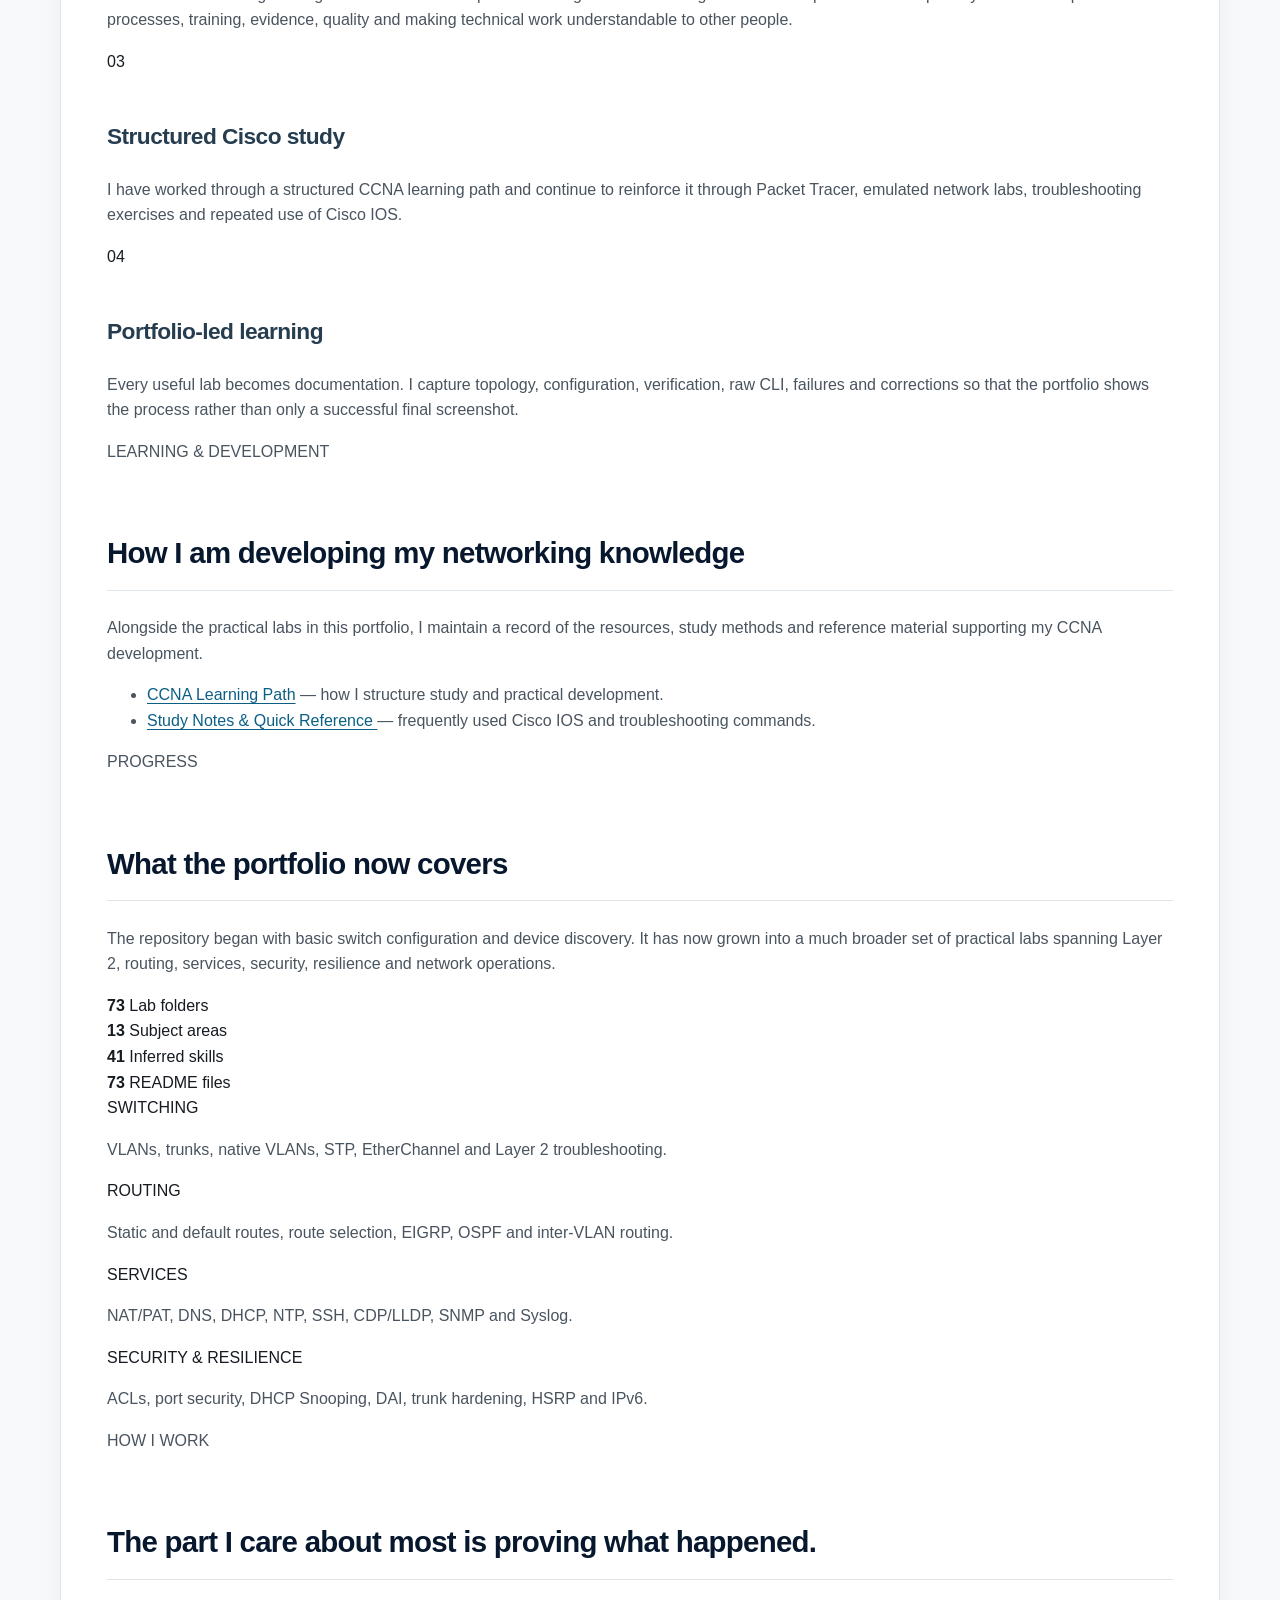
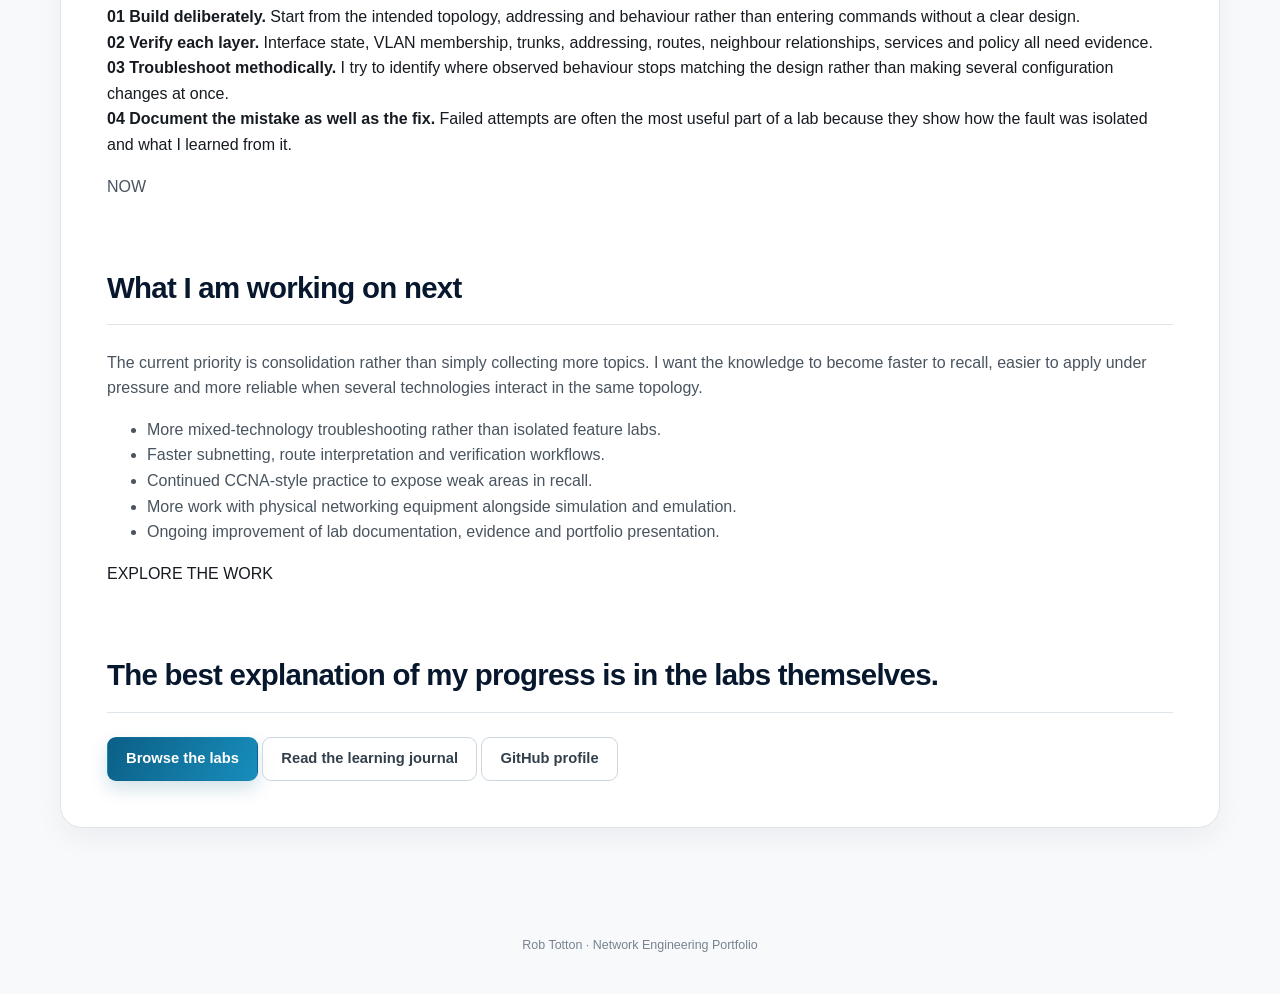
==== commit f859fa97: "CSS perfected" ====
--- a/pages/about.html
+++ b/pages/about.html
@@ -3,6 +3,7 @@
 <head>
   <meta charset="UTF-8" />
   <meta name="viewport" content="width=device-width, initial-scale=1.0" />
+
   <meta
     name="description"
     content="About Rob Totton: broadband engineer developing deeper network engineering skills through structured Cisco study, practical labs and documented troubleshooting."
@@ -18,7 +19,11 @@
 
   <header class="site-header">
     <div class="site-header-inner">
-      <a class="site-brand" href="../index.html" aria-label="Rob Totton network engineering portfolio home">
+      <a
+        class="site-brand"
+        href="../index.html"
+        aria-label="Rob Totton network engineering portfolio home"
+      >
         <strong>ROB TOTTON</strong>
         <span>NETWORK ENGINEERING</span>
       </a>
@@ -33,13 +38,21 @@
   </header>
 
   <main class="page-shell" id="main-content">
+
     <section
       class="page-hero page-hero--image"
-      style="--page-hero-image: url('../Images/network-banner-bg.webp'); --page-hero-position: center;"
+      style="
+        --page-hero-image: url('../Images/network-banner-bg.webp');
+        --page-hero-position: center;
+      "
       aria-labelledby="about-title"
     >
       <p class="page-kicker">ABOUT</p>
-      <h1 id="about-title">From broadband field engineering to deeper network engineering.</h1>
+
+      <h1 id="about-title">
+        From broadband field engineering to deeper network engineering.
+      </h1>
+
       <p>
         A practical progression built around troubleshooting, curiosity,
         structured Cisco study and a growing portfolio of hands-on network labs.
@@ -47,10 +60,14 @@
     </section>
 
     <section class="content-card about-content">
+
       <div class="about-intro">
         <div>
           <p class="section-eyebrow">WHO I AM</p>
-          <h2>Practical experience first. Networking knowledge growing around it.</h2>
+
+          <h2>
+            Practical experience first. Networking knowledge growing around it.
+          </h2>
 
           <p class="about-lead">
             I am a UK-based broadband engineer with several years of frontline
@@ -70,23 +87,34 @@
 
         <aside class="about-summary" aria-label="Current direction">
           <span class="about-summary-label">CURRENT DIRECTION</span>
-          <strong>Building towards network engineering roles</strong>
+
+          <strong>
+            Building towards network engineering roles
+          </strong>
+
           <p>
             Consolidating CCNA-level knowledge while continuing to develop
             practical troubleshooting, documentation and network design skills.
           </p>
-          <a href="../Lab-index.html">View the lab portfolio →</a>
+
+          <a href="../Lab-index.html">
+            View the lab portfolio →
+          </a>
         </aside>
       </div>
 
       <section class="about-section">
         <p class="section-eyebrow">BACKGROUND</p>
+
         <h2>Where I am coming from</h2>
 
         <div class="about-grid">
+
           <article class="about-card">
             <span>01</span>
+
             <h3>Broadband &amp; Wi-Fi troubleshooting</h3>
+
             <p>
               My current work involves diagnosing broadband, in-home Wi-Fi,
               device connectivity and network-performance issues in live customer
@@ -97,7 +125,9 @@
 
           <article class="about-card">
             <span>02</span>
+
             <h3>Technical and operational experience</h3>
+
             <p>
               Before broadband engineering I worked in technical product testing
               and team management. That experience developed my interest in
@@ -108,7 +138,9 @@
 
           <article class="about-card">
             <span>03</span>
+
             <h3>Structured Cisco study</h3>
+
             <p>
               I have worked through a structured CCNA learning path and continue
               to reinforce it through Packet Tracer, emulated network labs,
@@ -118,7 +150,9 @@
 
           <article class="about-card">
             <span>04</span>
+
             <h3>Portfolio-led learning</h3>
+
             <p>
               Every useful lab becomes documentation. I capture topology,
               configuration, verification, raw CLI, failures and corrections so
@@ -126,11 +160,39 @@
               final screenshot.
             </p>
           </article>
-        </div>
+
+        </div>
+      </section>
+
+      <section class="about-section">
+        <p class="section-eyebrow">LEARNING &amp; DEVELOPMENT</p>
+
+        <h2>How I am developing my networking knowledge</h2>
+
+        <p>
+          Alongside the practical labs in this portfolio, I maintain a record of
+          the resources, study methods and reference material supporting my CCNA
+          development.
+        </p>
+
+        <ul>
+          <li>
+            <a href="learning-path.html">CCNA Learning Path</a>
+            — how I structure study and practical development.
+          </li>
+
+          <li>
+            <a href="study-notes.html">
+              Study Notes &amp; Quick Reference
+            </a>
+            — frequently used Cisco IOS and troubleshooting commands.
+          </li>
+        </ul>
       </section>
 
       <section class="about-section">
         <p class="section-eyebrow">PROGRESS</p>
+
         <h2>What the portfolio now covers</h2>
 
         <p>
@@ -141,53 +203,80 @@
         </p>
 
         <div class="about-stats" aria-label="Portfolio statistics">
+
           <div class="about-stat">
             <strong>73</strong>
             <span>Lab folders</span>
           </div>
+
           <div class="about-stat">
             <strong>13</strong>
             <span>Subject areas</span>
           </div>
+
           <div class="about-stat">
             <strong>41</strong>
             <span>Inferred skills</span>
           </div>
+
           <div class="about-stat">
             <strong>73</strong>
             <span>README files</span>
           </div>
+
         </div>
 
         <div class="about-topic-grid">
+
           <div>
             <span>SWITCHING</span>
-            <p>VLANs, trunks, native VLANs, STP, EtherChannel and Layer 2 troubleshooting.</p>
-          </div>
+            <p>
+              VLANs, trunks, native VLANs, STP, EtherChannel and Layer 2
+              troubleshooting.
+            </p>
+          </div>
+
           <div>
             <span>ROUTING</span>
-            <p>Static and default routes, route selection, EIGRP, OSPF and inter-VLAN routing.</p>
-          </div>
+            <p>
+              Static and default routes, route selection, EIGRP, OSPF and
+              inter-VLAN routing.
+            </p>
+          </div>
+
           <div>
             <span>SERVICES</span>
-            <p>NAT/PAT, DNS, DHCP, NTP, SSH, CDP/LLDP, SNMP and Syslog.</p>
-          </div>
+            <p>
+              NAT/PAT, DNS, DHCP, NTP, SSH, CDP/LLDP, SNMP and Syslog.
+            </p>
+          </div>
+
           <div>
             <span>SECURITY &amp; RESILIENCE</span>
-            <p>ACLs, port security, DHCP Snooping, DAI, trunk hardening, HSRP and IPv6.</p>
-          </div>
+            <p>
+              ACLs, port security, DHCP Snooping, DAI, trunk hardening, HSRP
+              and IPv6.
+            </p>
+          </div>
+
         </div>
       </section>
 
       <section class="about-section about-method">
+
         <div>
           <p class="section-eyebrow">HOW I WORK</p>
-          <h2>The part I care about most is proving what happened.</h2>
+
+          <h2>
+            The part I care about most is proving what happened.
+          </h2>
         </div>
 
         <div class="method-list">
+
           <div>
             <strong>01</strong>
+
             <span>
               <b>Build deliberately.</b>
               Start from the intended topology, addressing and behaviour rather
@@ -197,6 +286,7 @@
 
           <div>
             <strong>02</strong>
+
             <span>
               <b>Verify each layer.</b>
               Interface state, VLAN membership, trunks, addressing, routes,
@@ -206,6 +296,7 @@
 
           <div>
             <strong>03</strong>
+
             <span>
               <b>Troubleshoot methodically.</b>
               I try to identify where observed behaviour stops matching the
@@ -215,17 +306,20 @@
 
           <div>
             <strong>04</strong>
+
             <span>
               <b>Document the mistake as well as the fix.</b>
               Failed attempts are often the most useful part of a lab because
               they show how the fault was isolated and what I learned from it.
             </span>
           </div>
+
         </div>
       </section>
 
       <section class="about-section">
         <p class="section-eyebrow">NOW</p>
+
         <h2>What I am working on next</h2>
 
         <p>
@@ -236,26 +330,66 @@
         </p>
 
         <ul class="about-priorities">
-          <li>More mixed-technology troubleshooting rather than isolated feature labs.</li>
-          <li>Faster subnetting, route interpretation and verification workflows.</li>
-          <li>Continued CCNA-style practice to expose weak areas in recall.</li>
-          <li>More work with physical networking equipment alongside simulation and emulation.</li>
-          <li>Ongoing improvement of lab documentation, evidence and portfolio presentation.</li>
+          <li>
+            More mixed-technology troubleshooting rather than isolated feature
+            labs.
+          </li>
+
+          <li>
+            Faster subnetting, route interpretation and verification workflows.
+          </li>
+
+          <li>
+            Continued CCNA-style practice to expose weak areas in recall.
+          </li>
+
+          <li>
+            More work with physical networking equipment alongside simulation
+            and emulation.
+          </li>
+
+          <li>
+            Ongoing improvement of lab documentation, evidence and portfolio
+            presentation.
+          </li>
         </ul>
       </section>
 
       <section class="about-cta">
+
         <div>
           <span class="section-eyebrow">EXPLORE THE WORK</span>
-          <h2>The best explanation of my progress is in the labs themselves.</h2>
+
+          <h2>
+            The best explanation of my progress is in the labs themselves.
+          </h2>
         </div>
 
         <div class="about-actions">
-          <a class="button button-primary" href="../Lab-index.html">Browse the labs</a>
-          <a class="button button-secondary" href="journal.html">Read the learning journal</a>
-          <a class="button button-secondary" href="https://github.com/r0bt0t">GitHub profile</a>
-        </div>
-      </section>
+          <a
+            class="button button-primary"
+            href="../Lab-index.html"
+          >
+            Browse the labs
+          </a>
+
+          <a
+            class="button button-secondary"
+            href="journal.html"
+          >
+            Read the learning journal
+          </a>
+
+          <a
+            class="button button-secondary"
+            href="https://github.com/r0bt0t"
+          >
+            GitHub profile
+          </a>
+        </div>
+
+      </section>
+
     </section>
   </main>
 
@@ -263,4 +397,4 @@
     Rob Totton · Network Engineering Portfolio
   </footer>
 </body>
-</html>
+</html>
--- a/styles.css
+++ b/styles.css
@@ -463,8 +463,13 @@
   from {
     transform: scale(1.015) translate3d(var(--parallax-x, 0px), var(--parallax-y, 0px), 0);
   }
+
   to {
-    transform: scale(1.055) translate3d(calc(-0.35% + var(--parallax-x, 0px)), calc(-0.28% + var(--parallax-y, 0px)), 0);
+    transform: scale(1.055) translate3d(
+      calc(-0.35% + var(--parallax-x, 0px)),
+      calc(-0.28% + var(--parallax-y, 0px)),
+      0
+    );
   }
 }
 
@@ -1037,15 +1042,17 @@
   font-size: 0.92rem;
 }
 
+/* Corrected reflection panel */
 .journal-reflection {
   position: relative;
   overflow: hidden;
   margin: 38px 0;
   padding: clamp(24px, 4vw, 38px);
   border-radius: 16px;
-  background:
+  background-color: var(--brand-navy);
+  background-image:
     linear-gradient(110deg, rgba(8, 25, 49, 0.97), rgba(11, 65, 91, 0.93)),
-    var(--page-hero-image);
+    var(--page-hero-image, none);
   color: #ffffff;
   box-shadow: 0 16px 36px rgba(7, 24, 46, 0.16);
 }
@@ -1084,7 +1091,6 @@
 }
 
 
-
 /* =========================================================
    RESPONSIVE
    ========================================================= */
@@ -1187,7 +1193,6 @@
   }
 }
 
-
 @media (max-width: 780px) {
   .journal-stats {
     grid-template-columns: repeat(2, minmax(0, 1fr));
@@ -1237,4 +1242,4 @@
   .background-switch {
     animation: none;
   }
-}
+}
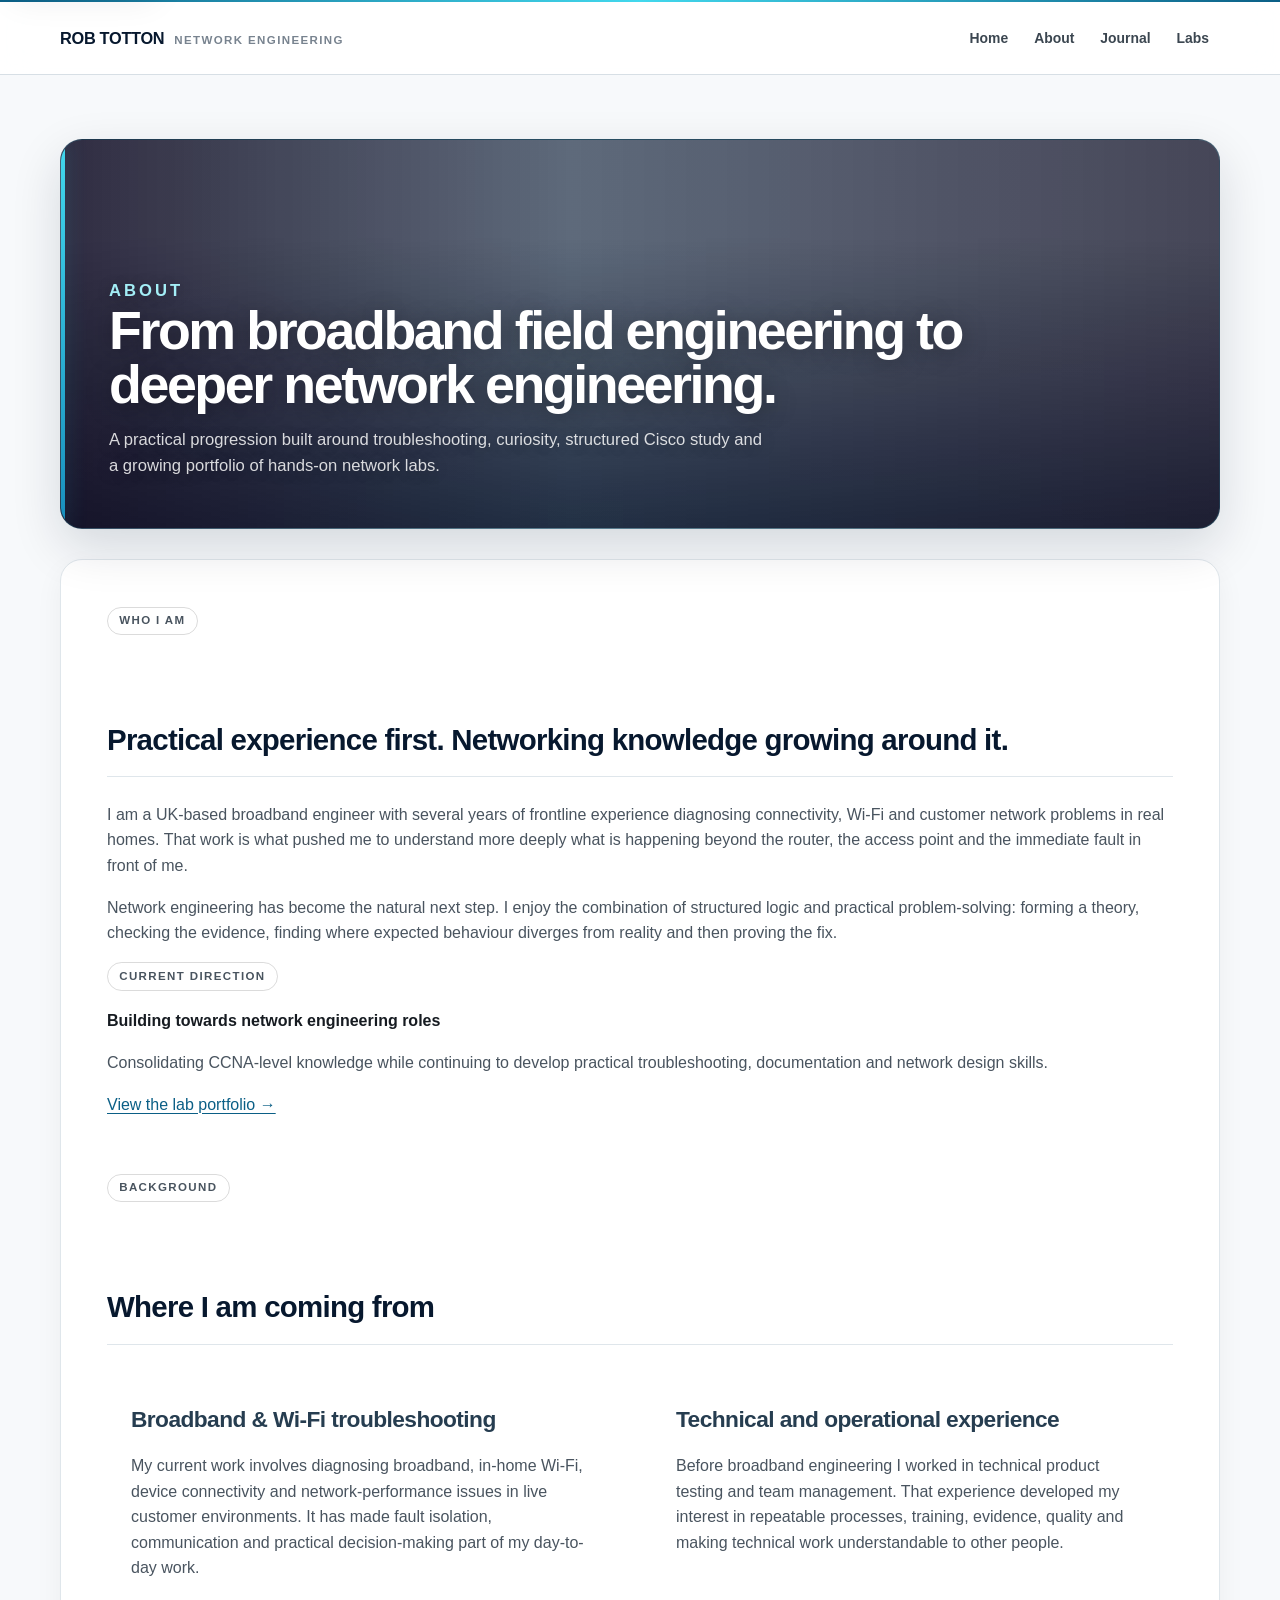
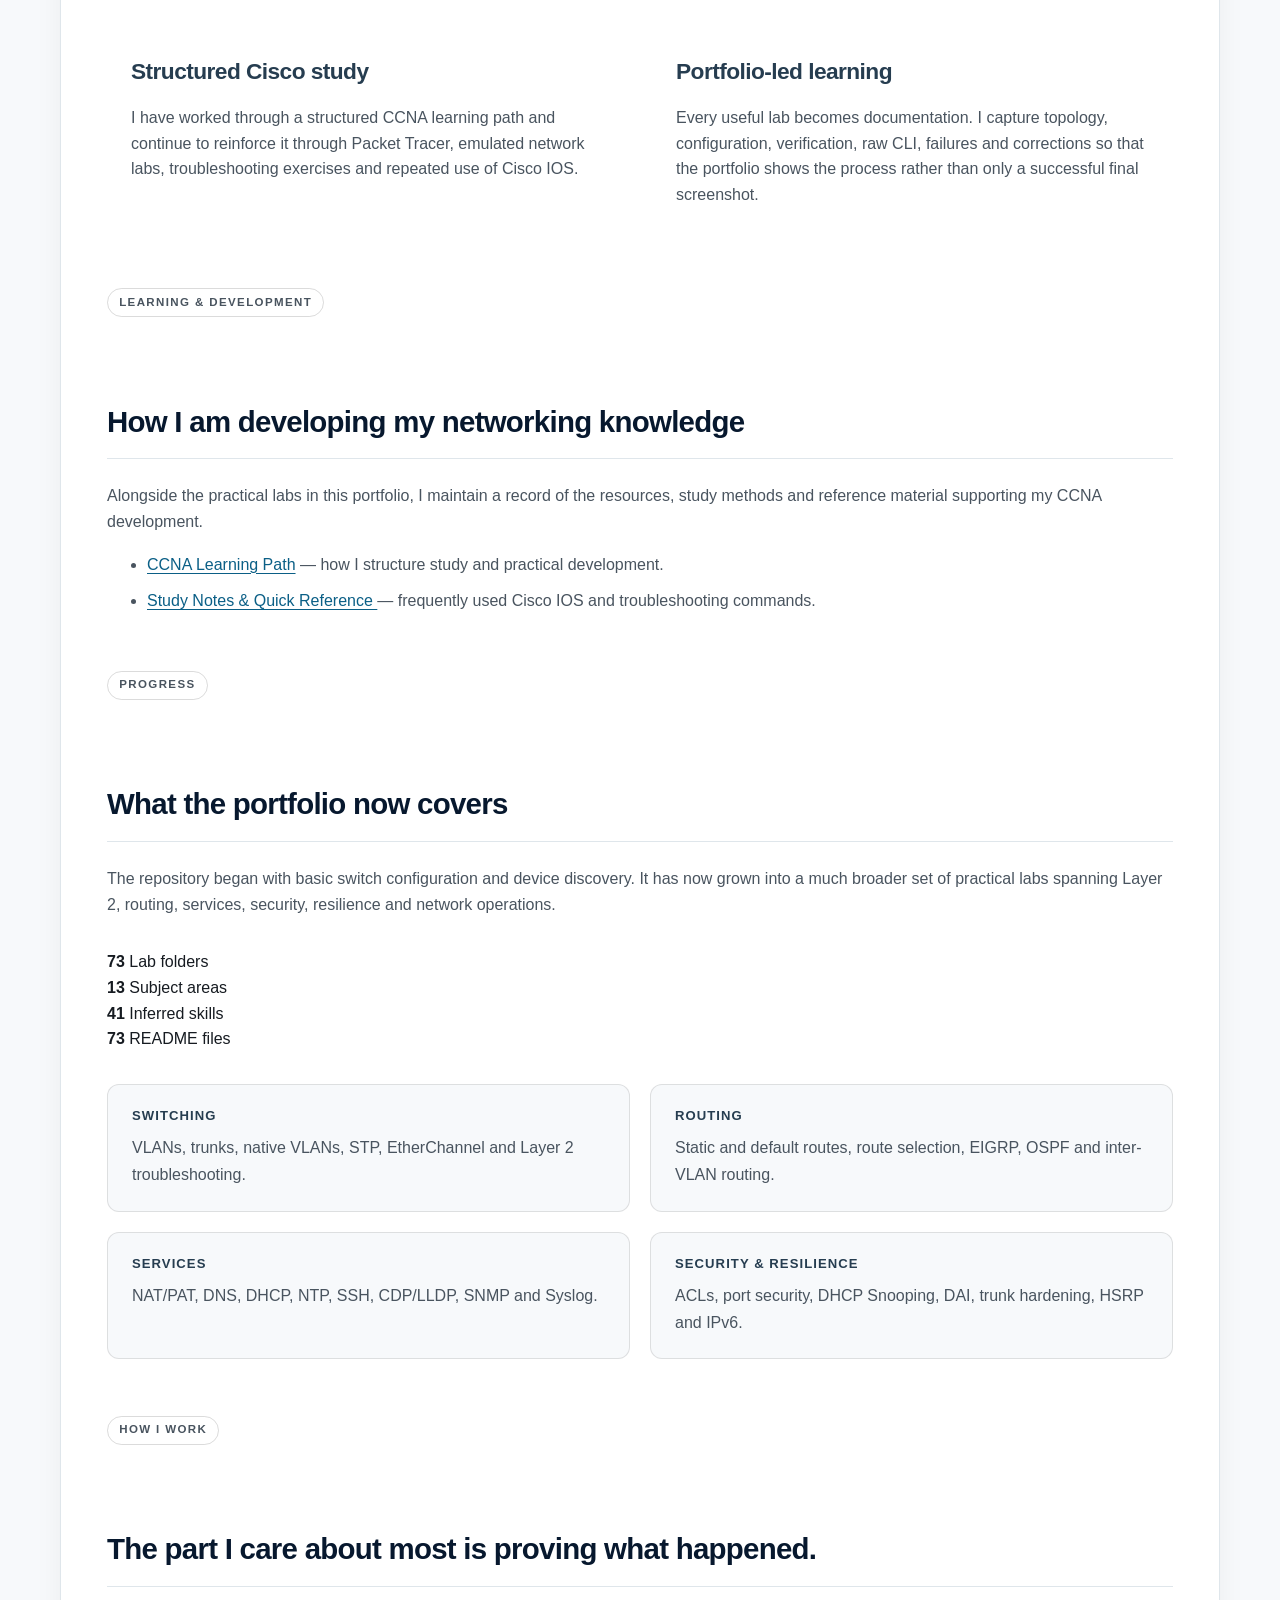
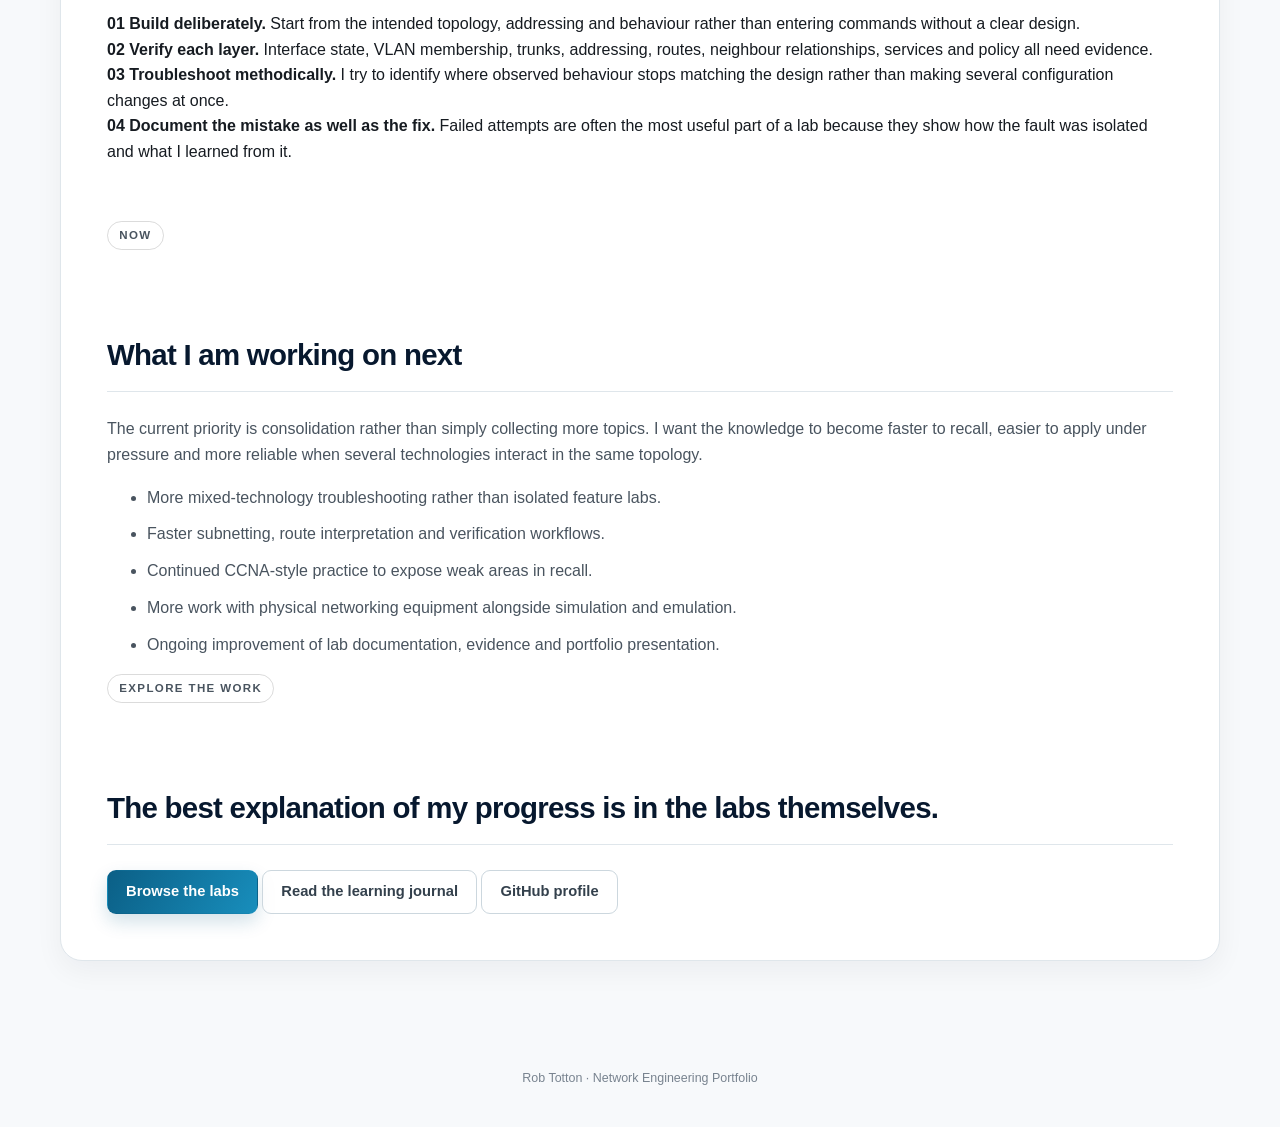
==== commit 71d9ee03: "Corrections to About section made" ====
--- a/pages/about.html
+++ b/pages/about.html
@@ -12,6 +12,137 @@
   <title>About | Rob Totton Network Engineering Portfolio</title>
 
   <link rel="stylesheet" href="../styles.css" />
+
+  <style>
+    /*
+      ABOUT PAGE REFINEMENTS
+      These rules are scoped to the About page only.
+    */
+
+    /* Consistent small section headings */
+    .about-page .section-eyebrow {
+      display: inline-block;
+      width: fit-content;
+      margin: 0 0 1rem;
+      padding: 0.4rem 0.7rem;
+
+      border: 1px solid var(
+        --border-color,
+        rgba(127, 127, 127, 0.28)
+      );
+      border-radius: 999px;
+
+      font-size: 0.72rem;
+      font-weight: 700;
+      line-height: 1.2;
+      letter-spacing: 0.12em;
+      text-transform: uppercase;
+    }
+
+    /* Give each main About section comfortable separation */
+    .about-page .about-section {
+      margin-top: 3.5rem;
+    }
+
+    /* Background cards */
+    .about-page .about-grid {
+      display: grid;
+      grid-template-columns: repeat(2, minmax(0, 1fr));
+      gap: 1.5rem;
+      margin-top: 2rem;
+    }
+
+    .about-page .about-card {
+      padding: 1.5rem;
+    }
+
+    .about-page .about-card h3 {
+      margin-top: 0;
+      margin-bottom: 0.75rem;
+    }
+
+    .about-page .about-card p:last-child {
+      margin-bottom: 0;
+    }
+
+    /* Portfolio statistics */
+    .about-page .about-stats {
+      margin-top: 2rem;
+      margin-bottom: 2rem;
+    }
+
+    /*
+      Portfolio subject areas.
+      Replaces the previously cramped generic div/span layout.
+    */
+    .about-page .about-topic-grid {
+      display: grid;
+      grid-template-columns: repeat(2, minmax(0, 1fr));
+      gap: 1.25rem;
+      margin-top: 2rem;
+    }
+
+    .about-page .about-topic-card {
+      padding: 1.4rem 1.5rem;
+
+      border: 1px solid var(
+        --border-color,
+        rgba(127, 127, 127, 0.22)
+      );
+      border-radius: 0.75rem;
+
+      background: var(
+        --surface-soft,
+        rgba(127, 127, 127, 0.045)
+      );
+    }
+
+    .about-page .about-topic-card h3 {
+      margin: 0 0 0.7rem;
+
+      font-size: 0.82rem;
+      font-weight: 700;
+      line-height: 1.3;
+      letter-spacing: 0.08em;
+      text-transform: uppercase;
+    }
+
+    .about-page .about-topic-card p {
+      margin: 0;
+      line-height: 1.65;
+    }
+
+    /* Current direction panel */
+    .about-page .about-summary .section-eyebrow {
+      margin-bottom: 1.1rem;
+    }
+
+    .about-page .about-summary > strong {
+      display: block;
+      margin-bottom: 0.8rem;
+    }
+
+    /* Learning links */
+    .about-page .about-section ul {
+      line-height: 1.7;
+    }
+
+    .about-page .about-section ul li + li {
+      margin-top: 0.6rem;
+    }
+
+    /* Responsive layout */
+    @media (max-width: 760px) {
+      .about-page .about-grid,
+      .about-page .about-topic-grid {
+        grid-template-columns: 1fr;
+      }
+
+      .about-page .about-section {
+        margin-top: 2.75rem;
+      }
+    }
+  </style>
 </head>
 
 <body class="site-page about-page">
@@ -19,6 +150,7 @@
 
   <header class="site-header">
     <div class="site-header-inner">
+
       <a
         class="site-brand"
         href="../index.html"
@@ -34,11 +166,13 @@
         <a href="journal.html">Journal</a>
         <a href="../Lab-index.html">Labs</a>
       </nav>
+
     </div>
   </header>
 
   <main class="page-shell" id="main-content">
 
+    <!-- HERO -->
     <section
       class="page-hero page-hero--image"
       style="
@@ -59,9 +193,12 @@
       </p>
     </section>
 
+
     <section class="content-card about-content">
 
+      <!-- INTRODUCTION -->
       <div class="about-intro">
+
         <div>
           <p class="section-eyebrow">WHO I AM</p>
 
@@ -85,8 +222,9 @@
           </p>
         </div>
 
+
         <aside class="about-summary" aria-label="Current direction">
-          <span class="about-summary-label">CURRENT DIRECTION</span>
+          <p class="section-eyebrow">CURRENT DIRECTION</p>
 
           <strong>
             Building towards network engineering roles
@@ -101,8 +239,11 @@
             View the lab portfolio →
           </a>
         </aside>
+
       </div>
 
+
+      <!-- BACKGROUND -->
       <section class="about-section">
         <p class="section-eyebrow">BACKGROUND</p>
 
@@ -111,8 +252,6 @@
         <div class="about-grid">
 
           <article class="about-card">
-            <span>01</span>
-
             <h3>Broadband &amp; Wi-Fi troubleshooting</h3>
 
             <p>
@@ -123,9 +262,8 @@
             </p>
           </article>
 
+
           <article class="about-card">
-            <span>02</span>
-
             <h3>Technical and operational experience</h3>
 
             <p>
@@ -136,9 +274,8 @@
             </p>
           </article>
 
+
           <article class="about-card">
-            <span>03</span>
-
             <h3>Structured Cisco study</h3>
 
             <p>
@@ -148,9 +285,8 @@
             </p>
           </article>
 
+
           <article class="about-card">
-            <span>04</span>
-
             <h3>Portfolio-led learning</h3>
 
             <p>
@@ -164,6 +300,8 @@
         </div>
       </section>
 
+
+      <!-- LEARNING AND DEVELOPMENT -->
       <section class="about-section">
         <p class="section-eyebrow">LEARNING &amp; DEVELOPMENT</p>
 
@@ -190,6 +328,8 @@
         </ul>
       </section>
 
+
+      <!-- PORTFOLIO PROGRESS -->
       <section class="about-section">
         <p class="section-eyebrow">PROGRESS</p>
 
@@ -202,7 +342,11 @@
           operations.
         </p>
 
-        <div class="about-stats" aria-label="Portfolio statistics">
+
+        <div
+          class="about-stats"
+          aria-label="Portfolio statistics"
+        >
 
           <div class="about-stat">
             <strong>73</strong>
@@ -226,42 +370,55 @@
 
         </div>
 
-        <div class="about-topic-grid">
-
-          <div>
-            <span>SWITCHING</span>
+
+        <div
+          class="about-topic-grid"
+          aria-label="Portfolio subject areas"
+        >
+
+          <article class="about-topic-card">
+            <h3>Switching</h3>
+
             <p>
               VLANs, trunks, native VLANs, STP, EtherChannel and Layer 2
               troubleshooting.
             </p>
-          </div>
-
-          <div>
-            <span>ROUTING</span>
+          </article>
+
+
+          <article class="about-topic-card">
+            <h3>Routing</h3>
+
             <p>
               Static and default routes, route selection, EIGRP, OSPF and
               inter-VLAN routing.
             </p>
-          </div>
-
-          <div>
-            <span>SERVICES</span>
+          </article>
+
+
+          <article class="about-topic-card">
+            <h3>Services</h3>
+
             <p>
               NAT/PAT, DNS, DHCP, NTP, SSH, CDP/LLDP, SNMP and Syslog.
             </p>
-          </div>
-
-          <div>
-            <span>SECURITY &amp; RESILIENCE</span>
+          </article>
+
+
+          <article class="about-topic-card">
+            <h3>Security &amp; Resilience</h3>
+
             <p>
               ACLs, port security, DHCP Snooping, DAI, trunk hardening, HSRP
               and IPv6.
             </p>
-          </div>
+          </article>
 
         </div>
       </section>
 
+
+      <!-- HOW I WORK -->
       <section class="about-section about-method">
 
         <div>
@@ -271,6 +428,7 @@
             The part I care about most is proving what happened.
           </h2>
         </div>
+
 
         <div class="method-list">
 
@@ -284,6 +442,7 @@
             </span>
           </div>
 
+
           <div>
             <strong>02</strong>
 
@@ -294,6 +453,7 @@
             </span>
           </div>
 
+
           <div>
             <strong>03</strong>
 
@@ -304,6 +464,7 @@
             </span>
           </div>
 
+
           <div>
             <strong>04</strong>
 
@@ -317,6 +478,8 @@
         </div>
       </section>
 
+
+      <!-- CURRENT PRIORITIES -->
       <section class="about-section">
         <p class="section-eyebrow">NOW</p>
 
@@ -330,6 +493,7 @@
         </p>
 
         <ul class="about-priorities">
+
           <li>
             More mixed-technology troubleshooting rather than isolated feature
             labs.
@@ -352,20 +516,25 @@
             Ongoing improvement of lab documentation, evidence and portfolio
             presentation.
           </li>
+
         </ul>
       </section>
 
+
+      <!-- CALL TO ACTION -->
       <section class="about-cta">
 
         <div>
-          <span class="section-eyebrow">EXPLORE THE WORK</span>
+          <p class="section-eyebrow">EXPLORE THE WORK</p>
 
           <h2>
             The best explanation of my progress is in the labs themselves.
           </h2>
         </div>
 
+
         <div class="about-actions">
+
           <a
             class="button button-primary"
             href="../Lab-index.html"
@@ -386,15 +555,17 @@
           >
             GitHub profile
           </a>
-        </div>
-
+
+        </div>
       </section>
 
     </section>
   </main>
+
 
   <footer class="site-footer">
     Rob Totton · Network Engineering Portfolio
   </footer>
+
 </body>
 </html>
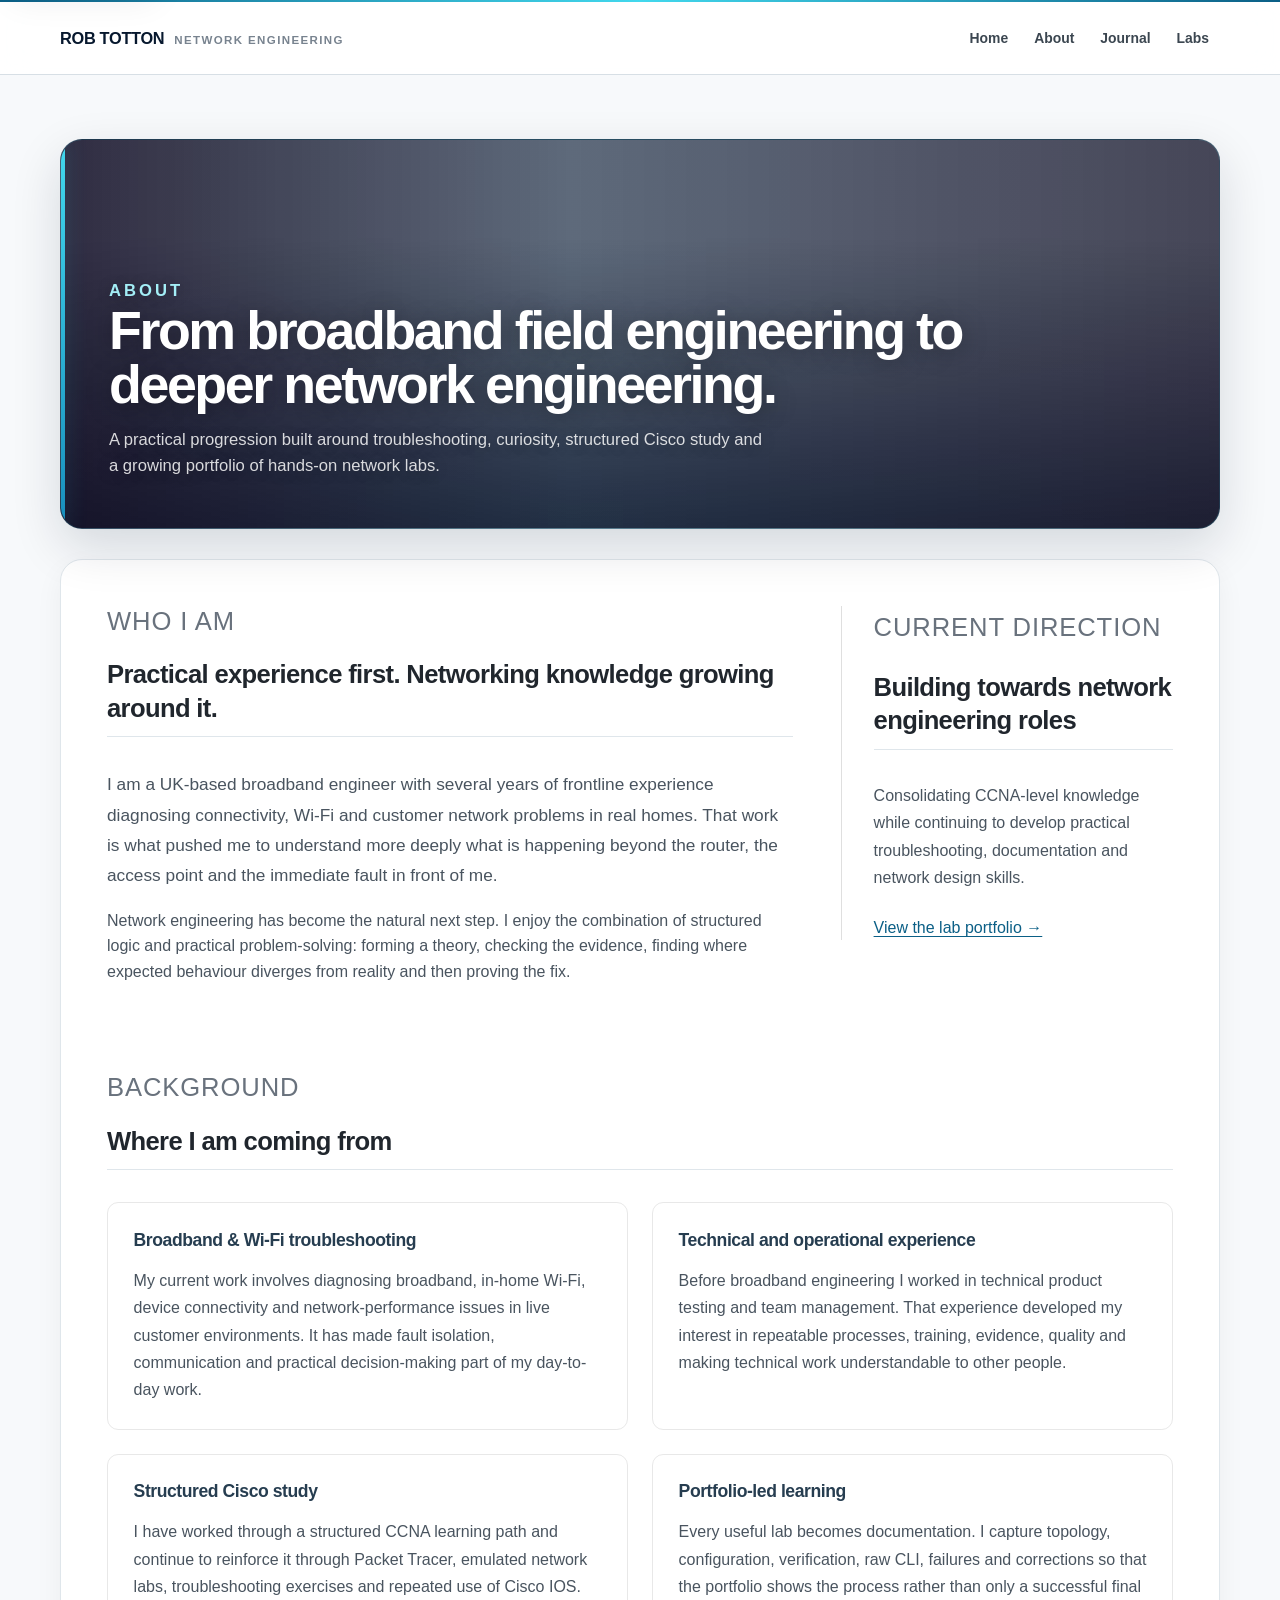
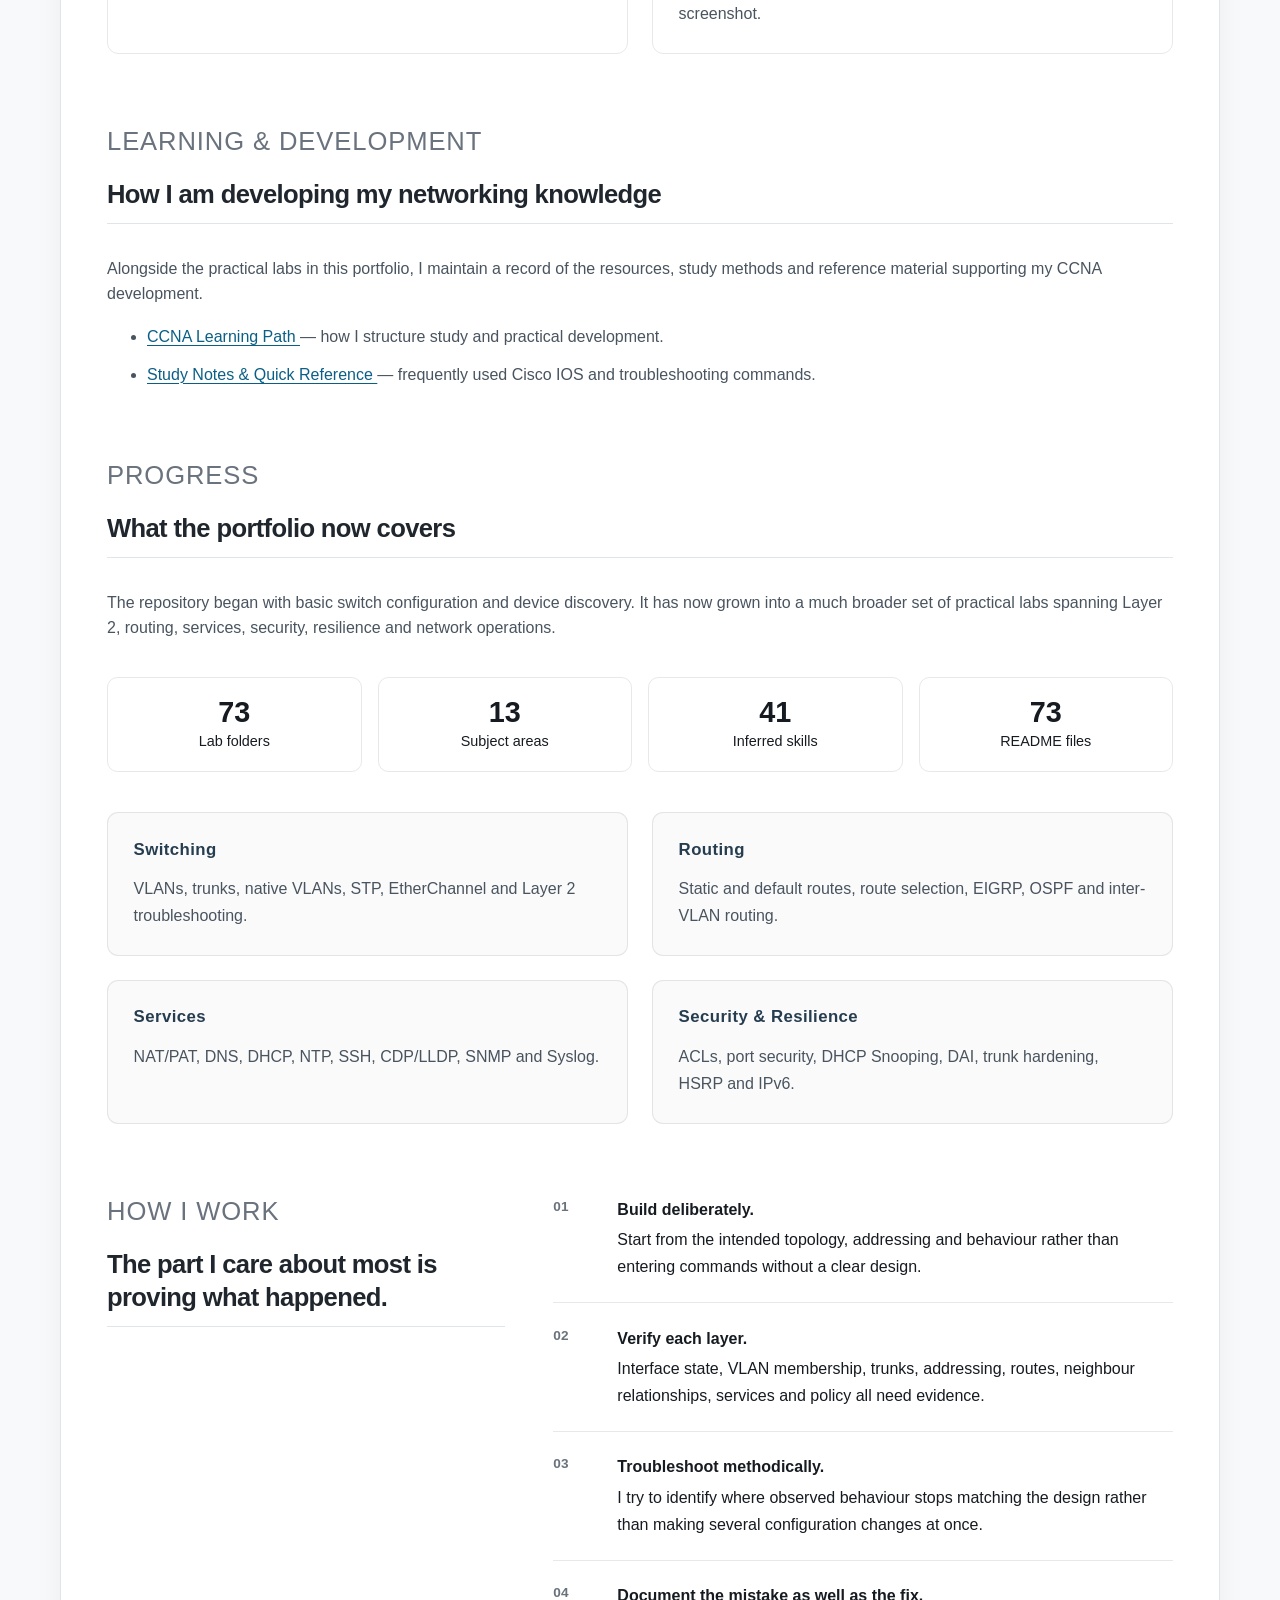
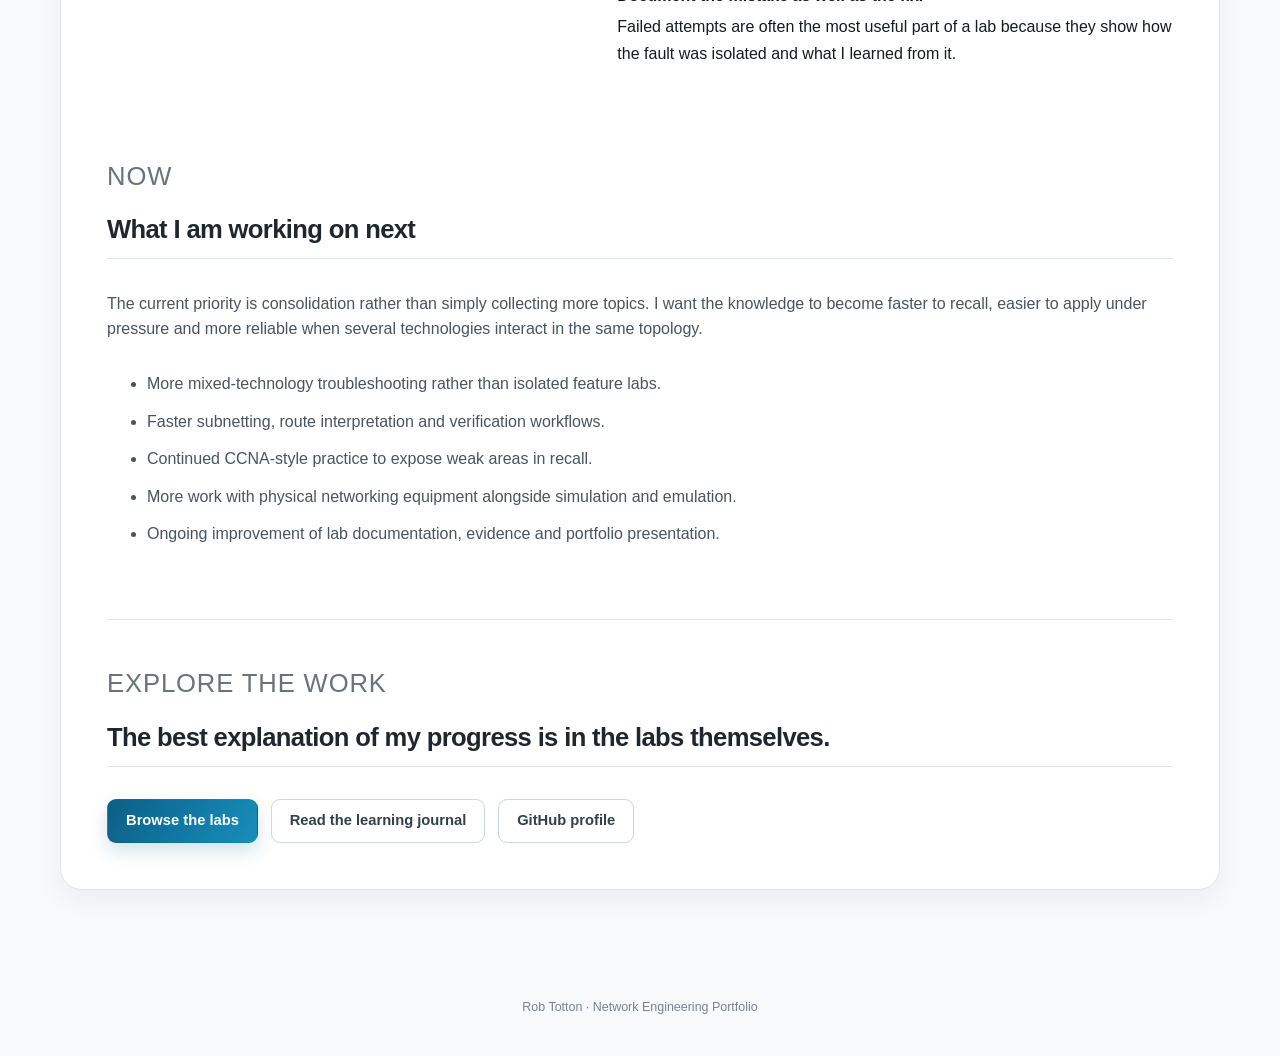
==== commit 7f9341dc: "About section refresh" ====
--- a/pages/about.html
+++ b/pages/about.html
@@ -1,5 +1,6 @@
 <!DOCTYPE html>
 <html lang="en-GB">
+
 <head>
   <meta charset="UTF-8" />
   <meta name="viewport" content="width=device-width, initial-scale=1.0" />
@@ -15,36 +16,103 @@
 
   <style>
     /*
-      ABOUT PAGE REFINEMENTS
-      These rules are scoped to the About page only.
+      ============================================================
+      ABOUT PAGE
+      ============================================================
+      These styles are scoped to the About page so they will not
+      affect the remainder of the portfolio.
     */
 
-    /* Consistent small section headings */
-    .about-page .section-eyebrow {
+
+    /* ------------------------------------------------------------
+       SECTION SPACING
+       ------------------------------------------------------------ */
+
+    .about-page .about-content {
+      overflow: hidden;
+    }
+
+    .about-page .about-section {
+      margin-top: 4.5rem;
+    }
+
+
+    /*
+      Consistent heading structure used throughout the page.
+
+      The section label and descriptive heading deliberately use
+      almost identical sizing. The label is distinguished only by
+      its softer colour and slightly lighter font weight.
+    */
+
+    .about-page .about-section-heading {
+      margin: 0 0 2rem;
+    }
+
+    .about-page .section-label {
+      margin: 0 0 1.35rem;
+
+      font-size: clamp(1.45rem, 2vw, 1.8rem);
+      font-weight: 500;
+      line-height: 1.2;
+
+      letter-spacing: 0.035em;
+      text-transform: uppercase;
+
+      color: var(--text-muted, #69727d);
+    }
+
+    .about-page .section-subheading {
+      margin: 0;
+
+      font-size: clamp(1.45rem, 2vw, 1.8rem);
+      font-weight: 700;
+      line-height: 1.3;
+
+      color: var(--text-primary, #20262d);
+    }
+
+
+    /* ------------------------------------------------------------
+       INTRODUCTION
+       ------------------------------------------------------------ */
+
+    .about-page .about-intro {
+      display: grid;
+      grid-template-columns: minmax(0, 1.65fr) minmax(260px, 0.8fr);
+      gap: 3rem;
+      align-items: start;
+    }
+
+    .about-page .about-lead {
+      font-size: 1.08rem;
+      line-height: 1.75;
+    }
+
+
+    /* ------------------------------------------------------------
+       CURRENT DIRECTION
+       ------------------------------------------------------------ */
+
+    .about-page .about-summary {
+      padding: 0 0 0 2rem;
+      border-left: 1px solid rgba(127, 127, 127, 0.25);
+    }
+
+    .about-page .about-summary p {
+      line-height: 1.7;
+    }
+
+    .about-page .about-summary > a {
       display: inline-block;
-      width: fit-content;
-      margin: 0 0 1rem;
-      padding: 0.4rem 0.7rem;
-
-      border: 1px solid var(
-        --border-color,
-        rgba(127, 127, 127, 0.28)
-      );
-      border-radius: 999px;
-
-      font-size: 0.72rem;
-      font-weight: 700;
-      line-height: 1.2;
-      letter-spacing: 0.12em;
-      text-transform: uppercase;
-    }
-
-    /* Give each main About section comfortable separation */
-    .about-page .about-section {
-      margin-top: 3.5rem;
-    }
-
-    /* Background cards */
+      margin-top: 0.5rem;
+    }
+
+
+    /* ------------------------------------------------------------
+       BACKGROUND
+       ------------------------------------------------------------ */
+
     .about-page .about-grid {
       display: grid;
       grid-template-columns: repeat(2, minmax(0, 1fr));
@@ -53,102 +121,263 @@
     }
 
     .about-page .about-card {
-      padding: 1.5rem;
+      padding: 1.6rem;
+
+      border: 1px solid rgba(127, 127, 127, 0.18);
+      border-radius: 0.7rem;
     }
 
     .about-page .about-card h3 {
-      margin-top: 0;
-      margin-bottom: 0.75rem;
-    }
-
-    .about-page .about-card p:last-child {
-      margin-bottom: 0;
-    }
-
-    /* Portfolio statistics */
+      margin: 0 0 0.9rem;
+
+      font-size: 1.1rem;
+      line-height: 1.35;
+    }
+
+    .about-page .about-card p {
+      margin: 0;
+      line-height: 1.7;
+    }
+
+
+    /* ------------------------------------------------------------
+       LEARNING LINKS
+       ------------------------------------------------------------ */
+
+    .about-page .about-section ul {
+      line-height: 1.7;
+    }
+
+    .about-page .about-section ul li + li {
+      margin-top: 0.65rem;
+    }
+
+
+    /* ------------------------------------------------------------
+       PORTFOLIO STATISTICS
+       ------------------------------------------------------------ */
+
     .about-page .about-stats {
-      margin-top: 2rem;
-      margin-bottom: 2rem;
-    }
-
-    /*
-      Portfolio subject areas.
-      Replaces the previously cramped generic div/span layout.
-    */
+      display: grid;
+      grid-template-columns: repeat(4, minmax(0, 1fr));
+      gap: 1rem;
+
+      margin: 2.25rem 0 2.5rem;
+    }
+
+    .about-page .about-stat {
+      padding: 1.25rem;
+      text-align: center;
+
+      border: 1px solid rgba(127, 127, 127, 0.18);
+      border-radius: 0.65rem;
+    }
+
+    .about-page .about-stat strong {
+      display: block;
+
+      margin-bottom: 0.25rem;
+
+      font-size: 1.8rem;
+      line-height: 1;
+    }
+
+    .about-page .about-stat span {
+      display: block;
+      font-size: 0.9rem;
+      line-height: 1.4;
+    }
+
+
+    /* ------------------------------------------------------------
+       PORTFOLIO TOPICS
+       ------------------------------------------------------------ */
+
     .about-page .about-topic-grid {
       display: grid;
       grid-template-columns: repeat(2, minmax(0, 1fr));
-      gap: 1.25rem;
-      margin-top: 2rem;
+      gap: 1.5rem;
     }
 
     .about-page .about-topic-card {
-      padding: 1.4rem 1.5rem;
-
-      border: 1px solid var(
-        --border-color,
-        rgba(127, 127, 127, 0.22)
-      );
-      border-radius: 0.75rem;
-
-      background: var(
-        --surface-soft,
-        rgba(127, 127, 127, 0.045)
-      );
+      padding: 1.6rem;
+
+      border: 1px solid rgba(127, 127, 127, 0.18);
+      border-radius: 0.7rem;
+
+      background: rgba(127, 127, 127, 0.035);
     }
 
     .about-page .about-topic-card h3 {
-      margin: 0 0 0.7rem;
-
-      font-size: 0.82rem;
+      margin: 0 0 0.9rem;
+
+      font-size: 1.05rem;
+      line-height: 1.3;
       font-weight: 700;
-      line-height: 1.3;
-      letter-spacing: 0.08em;
-      text-transform: uppercase;
+      letter-spacing: 0.025em;
     }
 
     .about-page .about-topic-card p {
       margin: 0;
-      line-height: 1.65;
-    }
-
-    /* Current direction panel */
-    .about-page .about-summary .section-eyebrow {
-      margin-bottom: 1.1rem;
-    }
-
-    .about-page .about-summary > strong {
+      line-height: 1.7;
+    }
+
+
+    /* ------------------------------------------------------------
+       HOW I WORK
+       ------------------------------------------------------------ */
+
+    .about-page .about-method {
+      display: grid;
+      grid-template-columns: minmax(0, 0.9fr) minmax(0, 1.4fr);
+      gap: 3rem;
+      align-items: start;
+    }
+
+    .about-page .method-list {
+      display: grid;
+      gap: 0;
+    }
+
+    .about-page .method-list > div {
+      display: grid;
+      grid-template-columns: 3rem minmax(0, 1fr);
+      gap: 1rem;
+
+      padding: 1.35rem 0;
+
+      border-bottom: 1px solid rgba(127, 127, 127, 0.18);
+    }
+
+    .about-page .method-list > div:first-child {
+      padding-top: 0;
+    }
+
+    .about-page .method-list > div:last-child {
+      border-bottom: 0;
+    }
+
+    .about-page .method-list > div > strong {
+      font-size: 0.85rem;
+      font-weight: 600;
+
+      color: var(--text-muted, #69727d);
+    }
+
+    .about-page .method-list span {
+      line-height: 1.7;
+    }
+
+    .about-page .method-list b {
       display: block;
-      margin-bottom: 0.8rem;
-    }
-
-    /* Learning links */
-    .about-page .about-section ul {
-      line-height: 1.7;
-    }
-
-    .about-page .about-section ul li + li {
-      margin-top: 0.6rem;
-    }
-
-    /* Responsive layout */
-    @media (max-width: 760px) {
+      margin-bottom: 0.2rem;
+    }
+
+
+    /* ------------------------------------------------------------
+       CURRENT PRIORITIES
+       ------------------------------------------------------------ */
+
+    .about-page .about-priorities {
+      margin-top: 1.75rem;
+    }
+
+
+    /* ------------------------------------------------------------
+       CALL TO ACTION
+       ------------------------------------------------------------ */
+
+    .about-page .about-cta {
+      margin-top: 4.5rem;
+      padding-top: 3rem;
+
+      border-top: 1px solid rgba(127, 127, 127, 0.2);
+    }
+
+    .about-page .about-actions {
+      display: flex;
+      flex-wrap: wrap;
+      gap: 0.8rem;
+
+      margin-top: 2rem;
+    }
+
+
+    /* ------------------------------------------------------------
+       RESPONSIVE
+       ------------------------------------------------------------ */
+
+    @media (max-width: 900px) {
+
+      .about-page .about-intro,
+      .about-page .about-method {
+        grid-template-columns: 1fr;
+        gap: 2.5rem;
+      }
+
+      .about-page .about-summary {
+        padding: 2rem 0 0;
+        border-left: 0;
+        border-top: 1px solid rgba(127, 127, 127, 0.25);
+      }
+
+      .about-page .about-stats {
+        grid-template-columns: repeat(2, minmax(0, 1fr));
+      }
+
+    }
+
+
+    @media (max-width: 680px) {
+
+      .about-page .about-section {
+        margin-top: 3.5rem;
+      }
+
       .about-page .about-grid,
       .about-page .about-topic-grid {
         grid-template-columns: 1fr;
       }
 
-      .about-page .about-section {
-        margin-top: 2.75rem;
+      .about-page .about-section-heading {
+        margin-bottom: 1.65rem;
       }
+
+      .about-page .section-label {
+        margin-bottom: 1.1rem;
+      }
+
+    }
+
+
+    @media (max-width: 480px) {
+
+      .about-page .about-stats {
+        grid-template-columns: 1fr 1fr;
+      }
+
+      .about-page .method-list > div {
+        grid-template-columns: 2.5rem minmax(0, 1fr);
+      }
+
     }
   </style>
 </head>
 
+
 <body class="site-page about-page">
-  <a class="skip-link" href="#main-content">Skip to content</a>
+
+  <a class="skip-link" href="#main-content">
+    Skip to content
+  </a>
+
+
+  <!-- ==========================================================
+       HEADER
+       ========================================================== -->
 
   <header class="site-header">
+
     <div class="site-header-inner">
 
       <a
@@ -160,19 +389,46 @@
         <span>NETWORK ENGINEERING</span>
       </a>
 
-      <nav class="site-nav" aria-label="Primary navigation">
+
+      <nav
+        class="site-nav"
+        aria-label="Primary navigation"
+      >
         <a href="../index.html">Home</a>
-        <a href="about.html" aria-current="page">About</a>
-        <a href="journal.html">Journal</a>
-        <a href="../Lab-index.html">Labs</a>
+
+        <a
+          href="about.html"
+          aria-current="page"
+        >
+          About
+        </a>
+
+        <a href="journal.html">
+          Journal
+        </a>
+
+        <a href="../Lab-index.html">
+          Labs
+        </a>
       </nav>
 
     </div>
+
   </header>
 
-  <main class="page-shell" id="main-content">
+
+  <!-- ==========================================================
+       MAIN CONTENT
+       ========================================================== -->
+
+  <main
+    class="page-shell"
+    id="main-content"
+  >
+
 
     <!-- HERO -->
+
     <section
       class="page-hero page-hero--image"
       style="
@@ -181,7 +437,10 @@
       "
       aria-labelledby="about-title"
     >
-      <p class="page-kicker">ABOUT</p>
+
+      <p class="page-kicker">
+        ABOUT
+      </p>
 
       <h1 id="about-title">
         From broadband field engineering to deeper network engineering.
@@ -191,20 +450,34 @@
         A practical progression built around troubleshooting, curiosity,
         structured Cisco study and a growing portfolio of hands-on network labs.
       </p>
+
     </section>
 
 
-    <section class="content-card about-content">
-
-      <!-- INTRODUCTION -->
-      <div class="about-intro">
+
+    <div class="content-card about-content">
+
+
+      <!-- ======================================================
+           WHO I AM
+           ====================================================== -->
+
+      <section class="about-intro">
 
         <div>
-          <p class="section-eyebrow">WHO I AM</p>
-
-          <h2>
-            Practical experience first. Networking knowledge growing around it.
-          </h2>
+
+          <header class="about-section-heading">
+
+            <p class="section-label">
+              WHO I AM
+            </p>
+
+            <h2 class="section-subheading">
+              Practical experience first. Networking knowledge growing around it.
+            </h2>
+
+          </header>
+
 
           <p class="about-lead">
             I am a UK-based broadband engineer with several years of frontline
@@ -220,15 +493,33 @@
             forming a theory, checking the evidence, finding where expected
             behaviour diverges from reality and then proving the fix.
           </p>
+
         </div>
 
 
-        <aside class="about-summary" aria-label="Current direction">
-          <p class="section-eyebrow">CURRENT DIRECTION</p>
-
-          <strong>
-            Building towards network engineering roles
-          </strong>
+
+        <!-- CURRENT DIRECTION -->
+
+        <aside
+          class="about-summary"
+          aria-labelledby="current-direction-title"
+        >
+
+          <header class="about-section-heading">
+
+            <p class="section-label">
+              CURRENT DIRECTION
+            </p>
+
+            <h2
+              class="section-subheading"
+              id="current-direction-title"
+            >
+              Building towards network engineering roles
+            </h2>
+
+          </header>
+
 
           <p>
             Consolidating CCNA-level knowledge while continuing to develop
@@ -238,21 +529,40 @@
           <a href="../Lab-index.html">
             View the lab portfolio →
           </a>
+
         </aside>
 
-      </div>
-
-
-      <!-- BACKGROUND -->
+      </section>
+
+
+
+      <!-- ======================================================
+           BACKGROUND
+           ====================================================== -->
+
       <section class="about-section">
-        <p class="section-eyebrow">BACKGROUND</p>
-
-        <h2>Where I am coming from</h2>
+
+        <header class="about-section-heading">
+
+          <p class="section-label">
+            BACKGROUND
+          </p>
+
+          <h2 class="section-subheading">
+            Where I am coming from
+          </h2>
+
+        </header>
+
 
         <div class="about-grid">
 
+
           <article class="about-card">
-            <h3>Broadband &amp; Wi-Fi troubleshooting</h3>
+
+            <h3>
+              Broadband &amp; Wi-Fi troubleshooting
+            </h3>
 
             <p>
               My current work involves diagnosing broadband, in-home Wi-Fi,
@@ -260,11 +570,16 @@
               environments. It has made fault isolation, communication and
               practical decision-making part of my day-to-day work.
             </p>
+
           </article>
 
 
+
           <article class="about-card">
-            <h3>Technical and operational experience</h3>
+
+            <h3>
+              Technical and operational experience
+            </h3>
 
             <p>
               Before broadband engineering I worked in technical product testing
@@ -272,22 +587,32 @@
               repeatable processes, training, evidence, quality and making
               technical work understandable to other people.
             </p>
+
           </article>
 
 
+
           <article class="about-card">
-            <h3>Structured Cisco study</h3>
+
+            <h3>
+              Structured Cisco study
+            </h3>
 
             <p>
               I have worked through a structured CCNA learning path and continue
               to reinforce it through Packet Tracer, emulated network labs,
               troubleshooting exercises and repeated use of Cisco IOS.
             </p>
+
           </article>
 
 
+
           <article class="about-card">
-            <h3>Portfolio-led learning</h3>
+
+            <h3>
+              Portfolio-led learning
+            </h3>
 
             <p>
               Every useful lab becomes documentation. I capture topology,
@@ -295,17 +620,34 @@
               that the portfolio shows the process rather than only a successful
               final screenshot.
             </p>
+
           </article>
 
+
         </div>
+
       </section>
 
 
-      <!-- LEARNING AND DEVELOPMENT -->
+
+      <!-- ======================================================
+           LEARNING & DEVELOPMENT
+           ====================================================== -->
+
       <section class="about-section">
-        <p class="section-eyebrow">LEARNING &amp; DEVELOPMENT</p>
-
-        <h2>How I am developing my networking knowledge</h2>
+
+        <header class="about-section-heading">
+
+          <p class="section-label">
+            LEARNING &amp; DEVELOPMENT
+          </p>
+
+          <h2 class="section-subheading">
+            How I am developing my networking knowledge
+          </h2>
+
+        </header>
+
 
         <p>
           Alongside the practical labs in this portfolio, I maintain a record of
@@ -313,9 +655,13 @@
           development.
         </p>
 
+
         <ul>
+
           <li>
-            <a href="learning-path.html">CCNA Learning Path</a>
+            <a href="learning-path.html">
+              CCNA Learning Path
+            </a>
             — how I structure study and practical development.
           </li>
 
@@ -325,15 +671,31 @@
             </a>
             — frequently used Cisco IOS and troubleshooting commands.
           </li>
+
         </ul>
+
       </section>
 
 
-      <!-- PORTFOLIO PROGRESS -->
+
+      <!-- ======================================================
+           PROGRESS
+           ====================================================== -->
+
       <section class="about-section">
-        <p class="section-eyebrow">PROGRESS</p>
-
-        <h2>What the portfolio now covers</h2>
+
+        <header class="about-section-heading">
+
+          <p class="section-label">
+            PROGRESS
+          </p>
+
+          <h2 class="section-subheading">
+            What the portfolio now covers
+          </h2>
+
+        </header>
+
 
         <p>
           The repository began with basic switch configuration and device
@@ -343,6 +705,9 @@
         </p>
 
 
+
+        <!-- PORTFOLIO STATISTICS -->
+
         <div
           class="about-stats"
           aria-label="Portfolio statistics"
@@ -371,119 +736,190 @@
         </div>
 
 
+
+        <!-- SUBJECT AREAS -->
+
         <div
           class="about-topic-grid"
           aria-label="Portfolio subject areas"
         >
 
+
           <article class="about-topic-card">
-            <h3>Switching</h3>
+
+            <h3>
+              Switching
+            </h3>
 
             <p>
               VLANs, trunks, native VLANs, STP, EtherChannel and Layer 2
               troubleshooting.
             </p>
+
           </article>
 
 
+
           <article class="about-topic-card">
-            <h3>Routing</h3>
+
+            <h3>
+              Routing
+            </h3>
 
             <p>
               Static and default routes, route selection, EIGRP, OSPF and
               inter-VLAN routing.
             </p>
+
           </article>
 
 
+
           <article class="about-topic-card">
-            <h3>Services</h3>
+
+            <h3>
+              Services
+            </h3>
 
             <p>
               NAT/PAT, DNS, DHCP, NTP, SSH, CDP/LLDP, SNMP and Syslog.
             </p>
+
           </article>
 
 
+
           <article class="about-topic-card">
-            <h3>Security &amp; Resilience</h3>
+
+            <h3>
+              Security &amp; Resilience
+            </h3>
 
             <p>
               ACLs, port security, DHCP Snooping, DAI, trunk hardening, HSRP
               and IPv6.
             </p>
+
           </article>
 
+
         </div>
+
       </section>
 
 
-      <!-- HOW I WORK -->
+
+      <!-- ======================================================
+           HOW I WORK
+           ====================================================== -->
+
       <section class="about-section about-method">
 
-        <div>
-          <p class="section-eyebrow">HOW I WORK</p>
-
-          <h2>
+
+        <header class="about-section-heading">
+
+          <p class="section-label">
+            HOW I WORK
+          </p>
+
+          <h2 class="section-subheading">
             The part I care about most is proving what happened.
           </h2>
-        </div>
+
+        </header>
+
 
 
         <div class="method-list">
 
+
           <div>
-            <strong>01</strong>
+
+            <strong>
+              01
+            </strong>
 
             <span>
               <b>Build deliberately.</b>
               Start from the intended topology, addressing and behaviour rather
               than entering commands without a clear design.
             </span>
+
           </div>
 
 
+
           <div>
-            <strong>02</strong>
+
+            <strong>
+              02
+            </strong>
 
             <span>
               <b>Verify each layer.</b>
               Interface state, VLAN membership, trunks, addressing, routes,
               neighbour relationships, services and policy all need evidence.
             </span>
+
           </div>
 
 
+
           <div>
-            <strong>03</strong>
+
+            <strong>
+              03
+            </strong>
 
             <span>
               <b>Troubleshoot methodically.</b>
               I try to identify where observed behaviour stops matching the
               design rather than making several configuration changes at once.
             </span>
+
           </div>
 
 
+
           <div>
-            <strong>04</strong>
+
+            <strong>
+              04
+            </strong>
 
             <span>
               <b>Document the mistake as well as the fix.</b>
               Failed attempts are often the most useful part of a lab because
               they show how the fault was isolated and what I learned from it.
             </span>
+
           </div>
 
+
         </div>
+
       </section>
 
 
-      <!-- CURRENT PRIORITIES -->
+
+      <!-- ======================================================
+           CURRENT PRIORITIES
+           ====================================================== -->
+
       <section class="about-section">
-        <p class="section-eyebrow">NOW</p>
-
-        <h2>What I am working on next</h2>
+
+        <header class="about-section-heading">
+
+          <p class="section-label">
+            NOW
+          </p>
+
+          <h2 class="section-subheading">
+            What I am working on next
+          </h2>
+
+        </header>
+
 
         <p>
           The current priority is consolidation rather than simply collecting
@@ -492,6 +928,7 @@
           interact in the same topology.
         </p>
 
+
         <ul class="about-priorities">
 
           <li>
@@ -518,19 +955,28 @@
           </li>
 
         </ul>
+
       </section>
 
 
-      <!-- CALL TO ACTION -->
+
+      <!-- ======================================================
+           CALL TO ACTION
+           ====================================================== -->
+
       <section class="about-cta">
 
-        <div>
-          <p class="section-eyebrow">EXPLORE THE WORK</p>
-
-          <h2>
+        <header class="about-section-heading">
+
+          <p class="section-label">
+            EXPLORE THE WORK
+          </p>
+
+          <h2 class="section-subheading">
             The best explanation of my progress is in the labs themselves.
           </h2>
-        </div>
+
+        </header>
 
 
         <div class="about-actions">
@@ -557,15 +1003,25 @@
           </a>
 
         </div>
+
       </section>
 
-    </section>
+
+    </div>
+
   </main>
 
+
+
+  <!-- ==========================================================
+       FOOTER
+       ========================================================== -->
 
   <footer class="site-footer">
     Rob Totton · Network Engineering Portfolio
   </footer>
 
+
 </body>
+
 </html>
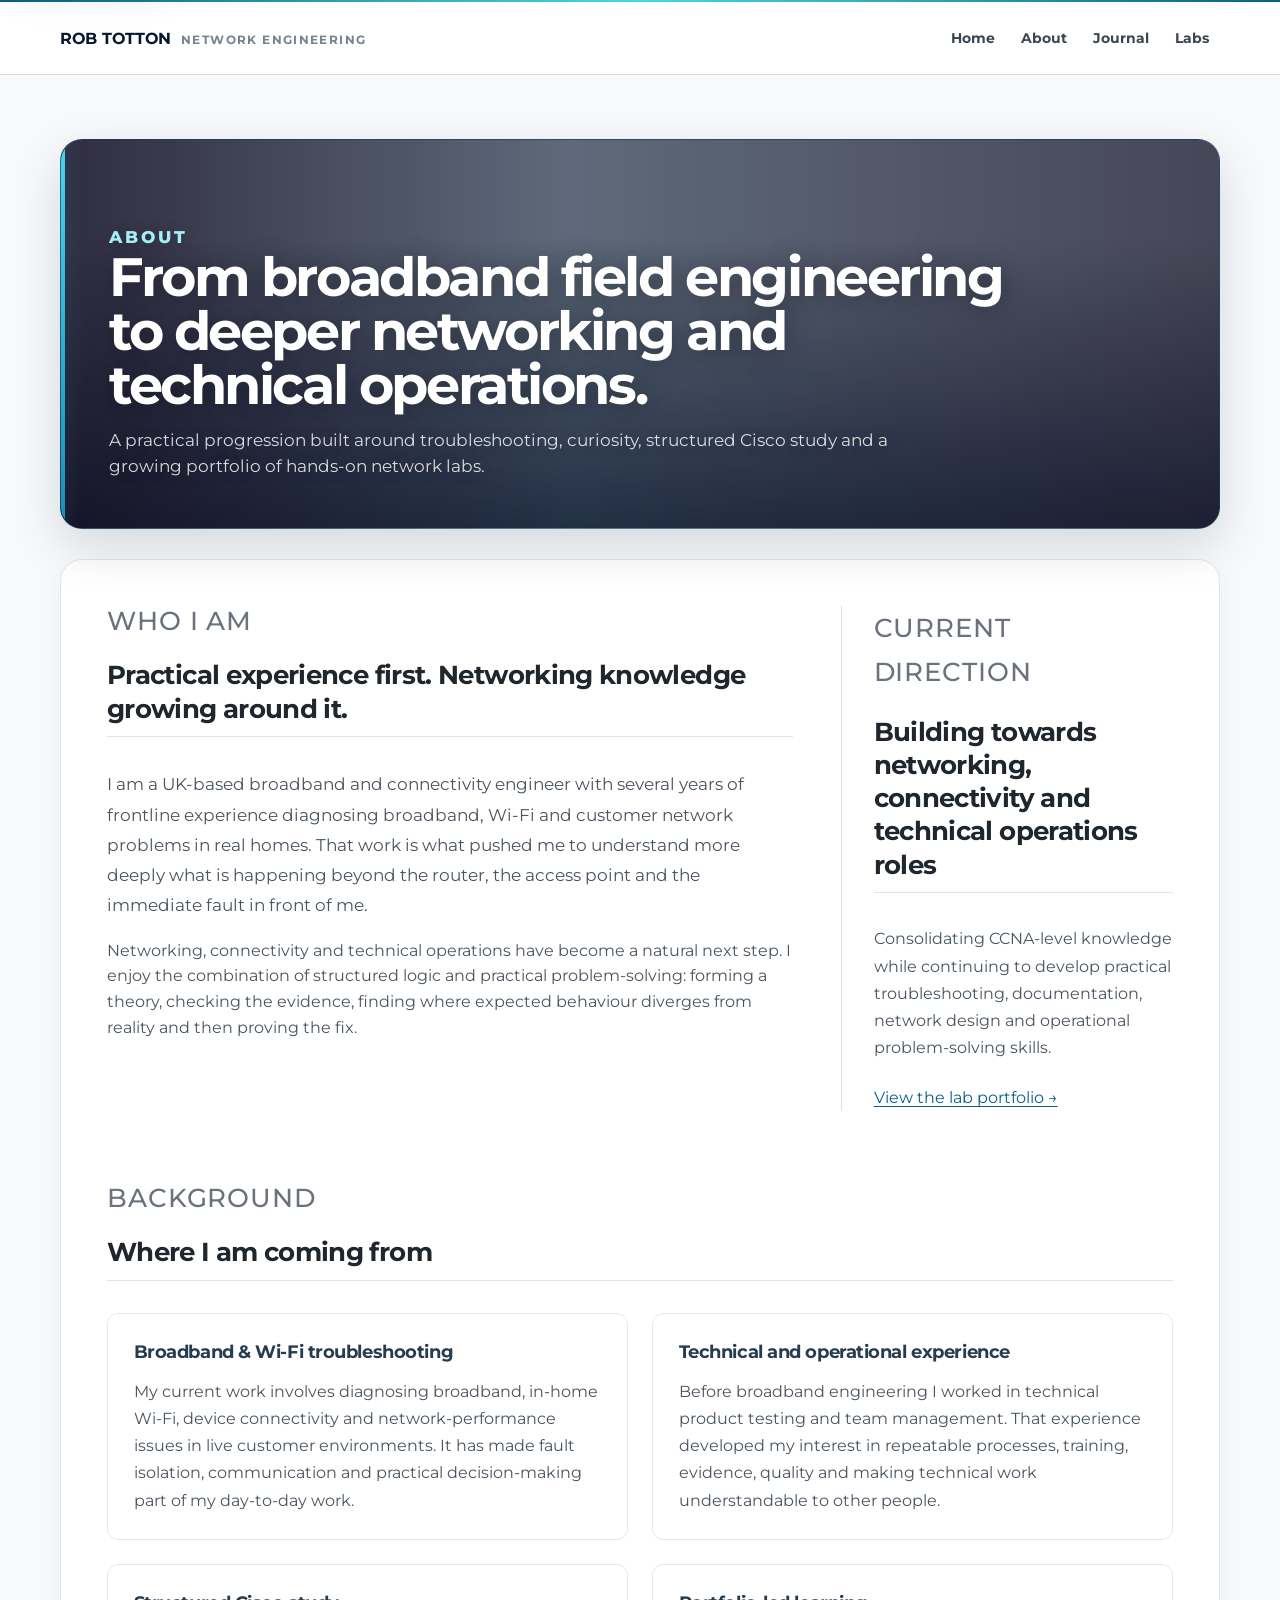
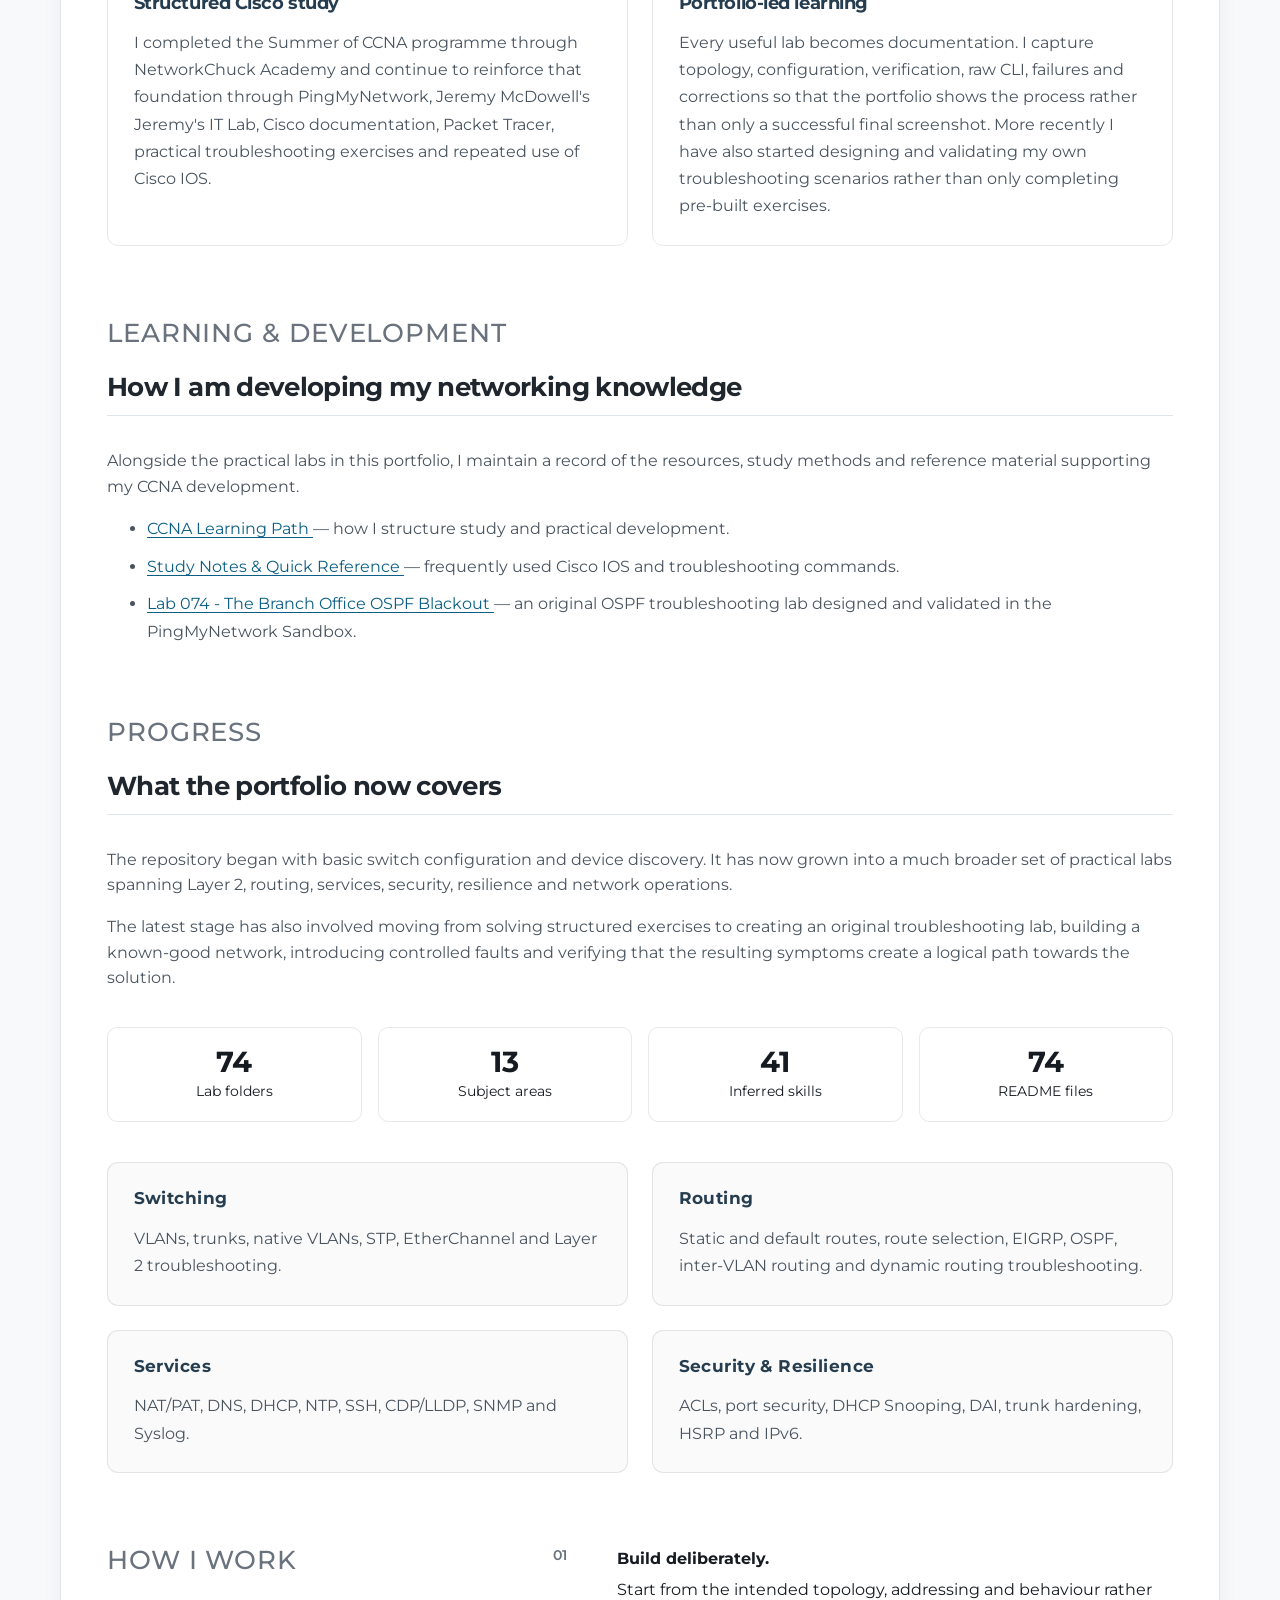
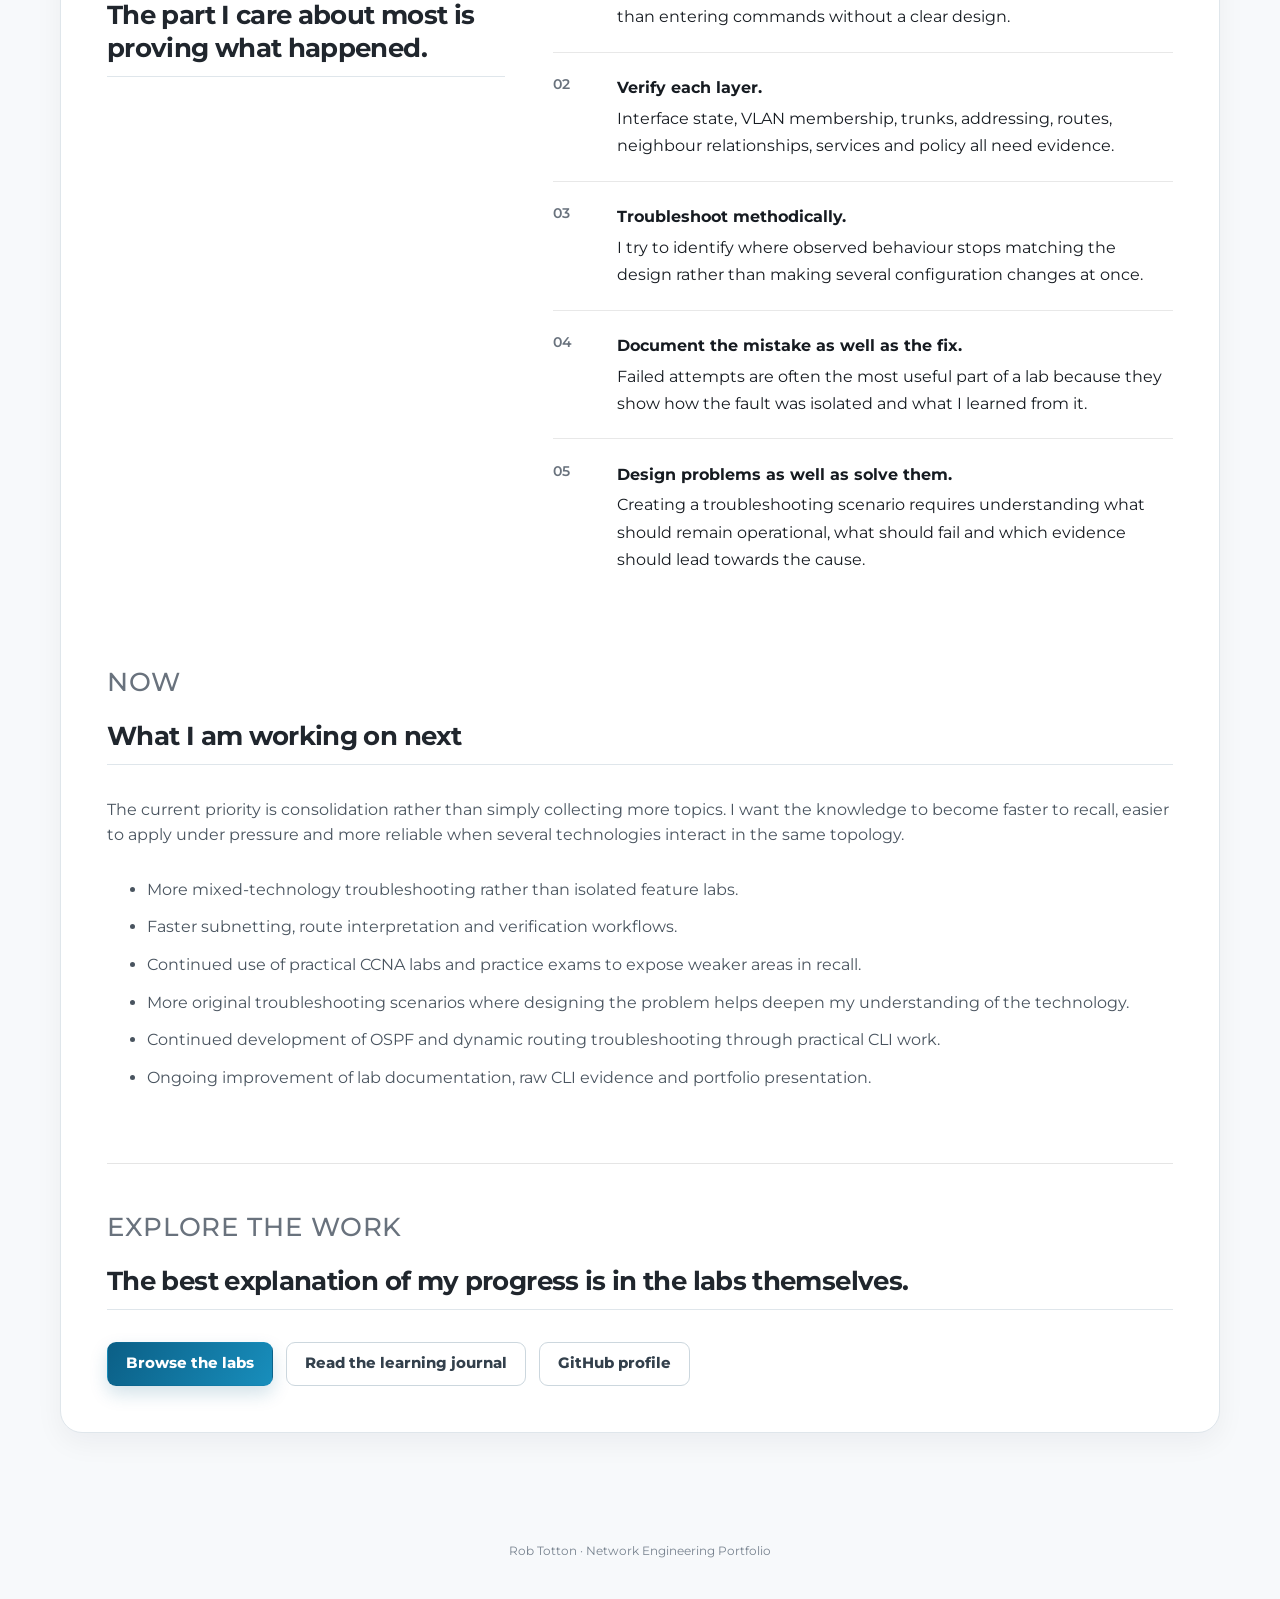
==== commit 6d00591d: "Added first PingMyNetwork lab design and updated site pages" ====
--- a/pages/about.html
+++ b/pages/about.html
@@ -7,7 +7,7 @@
 
   <meta
     name="description"
-    content="About Rob Totton: broadband engineer developing deeper network engineering skills through structured Cisco study, practical labs and documented troubleshooting."
+    content="About Rob Totton: broadband and connectivity engineer developing deeper networking, troubleshooting and technical operations skills through structured Cisco study, practical labs and documented network projects."
   />
 
   <title>About | Rob Totton Network Engineering Portfolio</title>
@@ -443,7 +443,7 @@
       </p>
 
       <h1 id="about-title">
-        From broadband field engineering to deeper network engineering.
+        From broadband field engineering to deeper networking and technical operations.
       </h1>
 
       <p>
@@ -480,18 +480,19 @@
 
 
           <p class="about-lead">
-            I am a UK-based broadband engineer with several years of frontline
-            experience diagnosing connectivity, Wi-Fi and customer network
-            problems in real homes. That work is what pushed me to understand
-            more deeply what is happening beyond the router, the access point
-            and the immediate fault in front of me.
+            I am a UK-based broadband and connectivity engineer with several
+            years of frontline experience diagnosing broadband, Wi-Fi and
+            customer network problems in real homes. That work is what pushed me
+            to understand more deeply what is happening beyond the router, the
+            access point and the immediate fault in front of me.
           </p>
 
           <p>
-            Network engineering has become the natural next step. I enjoy the
-            combination of structured logic and practical problem-solving:
-            forming a theory, checking the evidence, finding where expected
-            behaviour diverges from reality and then proving the fix.
+            Networking, connectivity and technical operations have become a
+            natural next step. I enjoy the combination of structured logic and
+            practical problem-solving: forming a theory, checking the evidence,
+            finding where expected behaviour diverges from reality and then
+            proving the fix.
           </p>
 
         </div>
@@ -515,7 +516,7 @@
               class="section-subheading"
               id="current-direction-title"
             >
-              Building towards network engineering roles
+              Building towards networking, connectivity and technical operations roles
             </h2>
 
           </header>
@@ -523,7 +524,8 @@
 
           <p>
             Consolidating CCNA-level knowledge while continuing to develop
-            practical troubleshooting, documentation and network design skills.
+            practical troubleshooting, documentation, network design and
+            operational problem-solving skills.
           </p>
 
           <a href="../Lab-index.html">
@@ -599,9 +601,11 @@
             </h3>
 
             <p>
-              I have worked through a structured CCNA learning path and continue
-              to reinforce it through Packet Tracer, emulated network labs,
-              troubleshooting exercises and repeated use of Cisco IOS.
+              I completed the Summer of CCNA programme through NetworkChuck
+              Academy and continue to reinforce that foundation through
+              PingMyNetwork, Jeremy McDowell's Jeremy's IT Lab, Cisco
+              documentation, Packet Tracer, practical troubleshooting exercises
+              and repeated use of Cisco IOS.
             </p>
 
           </article>
@@ -618,7 +622,9 @@
               Every useful lab becomes documentation. I capture topology,
               configuration, verification, raw CLI, failures and corrections so
               that the portfolio shows the process rather than only a successful
-              final screenshot.
+              final screenshot. More recently I have also started designing and
+              validating my own troubleshooting scenarios rather than only
+              completing pre-built exercises.
             </p>
 
           </article>
@@ -672,6 +678,14 @@
             — frequently used Cisco IOS and troubleshooting commands.
           </li>
 
+          <li>
+            <a href="../labs/074-Branch-Office-OSPF-Blackout/">
+              Lab 074 - The Branch Office OSPF Blackout
+            </a>
+            — an original OSPF troubleshooting lab designed and validated in the
+            PingMyNetwork Sandbox.
+          </li>
+
         </ul>
 
       </section>
@@ -704,6 +718,13 @@
           operations.
         </p>
 
+        <p>
+          The latest stage has also involved moving from solving structured
+          exercises to creating an original troubleshooting lab, building a
+          known-good network, introducing controlled faults and verifying that
+          the resulting symptoms create a logical path towards the solution.
+        </p>
+
 
 
         <!-- PORTFOLIO STATISTICS -->
@@ -714,7 +735,7 @@
         >
 
           <div class="about-stat">
-            <strong>73</strong>
+            <strong>74</strong>
             <span>Lab folders</span>
           </div>
 
@@ -729,7 +750,7 @@
           </div>
 
           <div class="about-stat">
-            <strong>73</strong>
+            <strong>74</strong>
             <span>README files</span>
           </div>
 
@@ -767,8 +788,8 @@
             </h3>
 
             <p>
-              Static and default routes, route selection, EIGRP, OSPF and
-              inter-VLAN routing.
+              Static and default routes, route selection, EIGRP, OSPF,
+              inter-VLAN routing and dynamic routing troubleshooting.
             </p>
 
           </article>
@@ -891,6 +912,23 @@
               <b>Document the mistake as well as the fix.</b>
               Failed attempts are often the most useful part of a lab because
               they show how the fault was isolated and what I learned from it.
+            </span>
+
+          </div>
+
+
+
+          <div>
+
+            <strong>
+              05
+            </strong>
+
+            <span>
+              <b>Design problems as well as solve them.</b>
+              Creating a troubleshooting scenario requires understanding what
+              should remain operational, what should fail and which evidence
+              should lead towards the cause.
             </span>
 
           </div>
@@ -941,17 +979,23 @@
           </li>
 
           <li>
-            Continued CCNA-style practice to expose weak areas in recall.
+            Continued use of practical CCNA labs and practice exams to expose
+            weaker areas in recall.
           </li>
 
           <li>
-            More work with physical networking equipment alongside simulation
-            and emulation.
+            More original troubleshooting scenarios where designing the problem
+            helps deepen my understanding of the technology.
           </li>
 
           <li>
-            Ongoing improvement of lab documentation, evidence and portfolio
-            presentation.
+            Continued development of OSPF and dynamic routing troubleshooting
+            through practical CLI work.
+          </li>
+
+          <li>
+            Ongoing improvement of lab documentation, raw CLI evidence and
+            portfolio presentation.
           </li>
 
         </ul>
@@ -998,6 +1042,8 @@
           <a
             class="button button-secondary"
             href="https://github.com/r0bt0t"
+            target="_blank"
+            rel="noopener noreferrer"
           >
             GitHub profile
           </a>
--- a/styles.css
+++ b/styles.css
@@ -1,3 +1,5 @@
+@import url("https://fonts.googleapis.com/css2?family=Montserrat:wght@400;500;600;700;800&display=swap");
+
 :root {
   --brand-cyan: #42d8ed;
   --brand-cyan-soft: #a4eff7;
@@ -27,7 +29,7 @@
   --content-width: 1160px;
   --reading-width: 820px;
 
-  --font-sans: "Aptos", "Segoe UI", Inter, Helvetica, Arial, sans-serif;
+  --font-sans: "Montserrat", "Segoe UI", Helvetica, Arial, sans-serif;
   --font-mono: "Cascadia Code", "SFMono-Regular", Consolas, "Liberation Mono", monospace;
 }
 
@@ -58,6 +60,14 @@
   line-height: 1.6;
   -webkit-font-smoothing: antialiased;
   text-rendering: optimizeLegibility;
+}
+
+
+button,
+input,
+textarea,
+select {
+  font-family: var(--font-sans);
 }
 
 img {
@@ -463,13 +473,8 @@
   from {
     transform: scale(1.015) translate3d(var(--parallax-x, 0px), var(--parallax-y, 0px), 0);
   }
-
   to {
-    transform: scale(1.055) translate3d(
-      calc(-0.35% + var(--parallax-x, 0px)),
-      calc(-0.28% + var(--parallax-y, 0px)),
-      0
-    );
+    transform: scale(1.055) translate3d(calc(-0.35% + var(--parallax-x, 0px)), calc(-0.28% + var(--parallax-y, 0px)), 0);
   }
 }
 
@@ -1042,7 +1047,6 @@
   font-size: 0.92rem;
 }
 
-/* Corrected reflection panel */
 .journal-reflection {
   position: relative;
   overflow: hidden;
@@ -1091,6 +1095,7 @@
 }
 
 
+
 /* =========================================================
    RESPONSIVE
    ========================================================= */
@@ -1193,6 +1198,7 @@
   }
 }
 
+
 @media (max-width: 780px) {
   .journal-stats {
     grid-template-columns: repeat(2, minmax(0, 1fr));
@@ -1242,4 +1248,4 @@
   .background-switch {
     animation: none;
   }
-}+}
